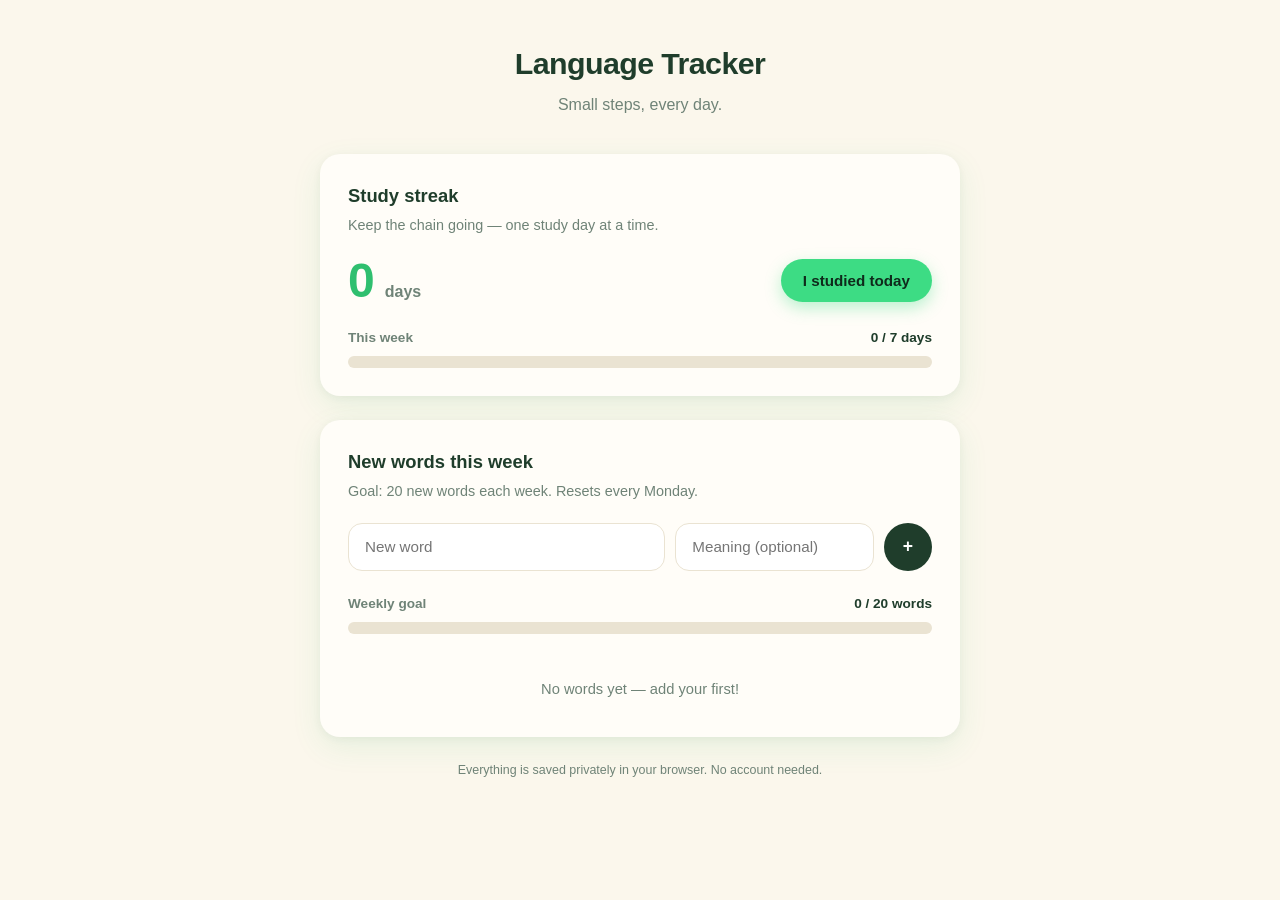
==== index.html @ ec5bdb59 "Add single-page language tracker with streak, word goal, and progress bars Personal, offline languag" ====
<!DOCTYPE html>
<html lang="en">
<head>
  <meta charset="UTF-8" />
  <meta name="viewport" content="width=device-width, initial-scale=1.0" />
  <title>Language Tracker</title>
  <style>
    :root {
      --cream: #fbf7ec;
      --card: #fffdf8;
      --green: #3ddc84;
      --green-deep: #2fbf6f;
      --green-ink: #1f3d2b;
      --ink: #2a3b30;
      --muted: #6f8377;
      --track: #eae3d2;
      --shadow: 0 10px 30px rgba(47, 191, 111, 0.10), 0 2px 8px rgba(31, 61, 43, 0.05);
      --radius: 20px;
    }

    * { box-sizing: border-box; }

    html, body {
      margin: 0;
      padding: 0;
    }

    body {
      font-family: -apple-system, BlinkMacSystemFont, "Segoe UI", Roboto, Helvetica, Arial, sans-serif;
      background: var(--cream);
      color: var(--ink);
      line-height: 1.55;
      -webkit-font-smoothing: antialiased;
      padding: 40px 20px 72px;
    }

    .wrap {
      max-width: 640px;
      margin: 0 auto;
    }

    header {
      text-align: center;
      margin-bottom: 36px;
    }

    header h1 {
      margin: 0 0 6px;
      font-size: 1.9rem;
      font-weight: 700;
      color: var(--green-ink);
      letter-spacing: -0.02em;
    }

    header p {
      margin: 0;
      color: var(--muted);
      font-size: 1rem;
    }

    .card {
      background: var(--card);
      border-radius: var(--radius);
      padding: 28px;
      margin-bottom: 24px;
      box-shadow: var(--shadow);
    }

    .card h2 {
      margin: 0 0 4px;
      font-size: 1.15rem;
      font-weight: 700;
      color: var(--green-ink);
    }

    .card .sub {
      margin: 0 0 20px;
      color: var(--muted);
      font-size: 0.9rem;
    }

    /* Streak */
    .streak-row {
      display: flex;
      align-items: center;
      justify-content: space-between;
      gap: 20px;
      flex-wrap: wrap;
    }

    .streak-figure {
      display: flex;
      align-items: baseline;
      gap: 10px;
    }

    .streak-number {
      font-size: 3rem;
      font-weight: 800;
      color: var(--green-deep);
      line-height: 1;
    }

    .streak-unit {
      font-size: 1rem;
      color: var(--muted);
      font-weight: 600;
    }

    button {
      font-family: inherit;
      cursor: pointer;
      border: none;
      border-radius: 999px;
      transition: transform 0.12s ease, background 0.18s ease, box-shadow 0.18s ease, opacity 0.18s ease;
    }

    .btn-primary {
      background: var(--green);
      color: #0f2a1b;
      font-weight: 700;
      font-size: 0.95rem;
      padding: 13px 22px;
      box-shadow: 0 6px 16px rgba(61, 220, 132, 0.35);
    }

    .btn-primary:hover { background: var(--green-deep); transform: translateY(-1px); }
    .btn-primary:active { transform: translateY(0); }

    .btn-primary:disabled {
      background: var(--track);
      color: var(--muted);
      cursor: default;
      box-shadow: none;
      transform: none;
    }

    .done-note {
      color: var(--green-deep);
      font-weight: 700;
      font-size: 0.95rem;
      display: inline-flex;
      align-items: center;
      gap: 6px;
    }

    /* Progress bars */
    .progress {
      margin-top: 22px;
    }

    .progress-head {
      display: flex;
      justify-content: space-between;
      align-items: baseline;
      margin-bottom: 8px;
      font-size: 0.85rem;
    }

    .progress-label { color: var(--muted); font-weight: 600; }
    .progress-count { color: var(--green-ink); font-weight: 700; }

    .track {
      background: var(--track);
      border-radius: 999px;
      height: 12px;
      overflow: hidden;
    }

    .fill {
      height: 100%;
      background: linear-gradient(90deg, var(--green), var(--green-deep));
      border-radius: 999px;
      width: 0;
      transition: width 0.5s cubic-bezier(0.22, 1, 0.36, 1);
    }

    /* Word input */
    .word-form {
      display: flex;
      gap: 10px;
      flex-wrap: wrap;
      margin-bottom: 8px;
    }

    .word-form input {
      font-family: inherit;
      font-size: 0.95rem;
      padding: 12px 16px;
      border: 1.5px solid var(--track);
      border-radius: 14px;
      background: #fff;
      color: var(--ink);
      transition: border-color 0.18s ease, box-shadow 0.18s ease;
      min-width: 0;
    }

    .word-form input:focus {
      outline: none;
      border-color: var(--green);
      box-shadow: 0 0 0 3px rgba(61, 220, 132, 0.18);
    }

    #word-input { flex: 2 1 160px; }
    #meaning-input { flex: 1 1 120px; }

    .word-form button {
      background: var(--green-ink);
      color: #fff;
      font-weight: 700;
      font-size: 1.1rem;
      width: 48px;
      height: 48px;
      flex: 0 0 auto;
      display: inline-flex;
      align-items: center;
      justify-content: center;
    }

    .word-form button:hover { background: #16301f; }

    ul.words {
      list-style: none;
      margin: 20px 0 0;
      padding: 0;
    }

    ul.words li {
      display: flex;
      align-items: center;
      justify-content: space-between;
      gap: 12px;
      padding: 12px 4px 12px 2px;
      border-bottom: 1px solid var(--track);
    }

    ul.words li:last-child { border-bottom: none; }

    .word-text {
      font-weight: 700;
      color: var(--green-ink);
    }

    .word-meaning {
      color: var(--muted);
      font-weight: 400;
      font-size: 0.92rem;
    }

    .word-when {
      font-size: 0.72rem;
      color: var(--muted);
      margin-top: 2px;
    }

    .word-body { min-width: 0; }

    .remove {
      background: transparent;
      color: var(--muted);
      font-size: 1.2rem;
      width: 34px;
      height: 34px;
      line-height: 1;
      flex: 0 0 auto;
      display: inline-flex;
      align-items: center;
      justify-content: center;
    }

    .remove:hover { background: #f6ede0; color: #c0563e; }

    .empty {
      text-align: center;
      color: var(--muted);
      font-size: 0.92rem;
      padding: 24px 0 8px;
    }

    footer {
      text-align: center;
      color: var(--muted);
      font-size: 0.78rem;
      margin-top: 8px;
    }

    @media (max-width: 480px) {
      body { padding: 28px 14px 56px; }
      .card { padding: 22px; }
      .streak-number { font-size: 2.5rem; }
    }
  </style>
</head>
<body>
  <div class="wrap">
    <header>
      <h1>Language Tracker</h1>
      <p>Small steps, every day.</p>
    </header>

    <!-- Streak -->
    <section class="card">
      <h2>Study streak</h2>
      <p class="sub">Keep the chain going — one study day at a time.</p>
      <div class="streak-row">
        <div class="streak-figure">
          <span class="streak-number" id="streak-number">0</span>
          <span class="streak-unit" id="streak-unit">days</span>
        </div>
        <div id="streak-action"></div>
      </div>
      <div class="progress">
        <div class="progress-head">
          <span class="progress-label">This week</span>
          <span class="progress-count"><span id="week-days">0</span> / 7 days</span>
        </div>
        <div class="track"><div class="fill" id="streak-fill"></div></div>
      </div>
    </section>

    <!-- Words -->
    <section class="card">
      <h2>New words this week</h2>
      <p class="sub">Goal: 20 new words each week. Resets every Monday.</p>
      <form class="word-form" id="word-form">
        <input type="text" id="word-input" placeholder="New word" autocomplete="off" />
        <input type="text" id="meaning-input" placeholder="Meaning (optional)" autocomplete="off" />
        <button type="submit" title="Add word" aria-label="Add word">+</button>
      </form>
      <div class="progress">
        <div class="progress-head">
          <span class="progress-label">Weekly goal</span>
          <span class="progress-count"><span id="week-words">0</span> / 20 words</span>
        </div>
        <div class="track"><div class="fill" id="words-fill"></div></div>
      </div>
      <ul class="words" id="word-list"></ul>
      <div class="empty" id="word-empty">No words yet — add your first!</div>
    </section>

    <footer>Everything is saved privately in your browser. No account needed.</footer>
  </div>

  <script>
    "use strict";

    var STORAGE_KEY = "langTracker";
    var WEEKLY_WORD_GOAL = 20;
    var WEEK_DAYS = 7;

    /* ---------- date helpers ---------- */
    function todayStr() {
      return dateStr(new Date());
    }

    function dateStr(d) {
      var y = d.getFullYear();
      var m = String(d.getMonth() + 1).padStart(2, "0");
      var day = String(d.getDate()).padStart(2, "0");
      return y + "-" + m + "-" + day;
    }

    function parseDate(str) {
      var p = str.split("-");
      return new Date(Number(p[0]), Number(p[1]) - 1, Number(p[2]));
    }

    // Difference in whole calendar days between two YYYY-MM-DD strings (a - b).
    function dayDiff(a, b) {
      var da = parseDate(a);
      var db = parseDate(b);
      return Math.round((da - db) / 86400000);
    }

    // Monday as the start of the week.
    function startOfWeek(d) {
      var copy = new Date(d.getFullYear(), d.getMonth(), d.getDate());
      var day = copy.getDay(); // 0 = Sun ... 6 = Sat
      var diff = (day === 0 ? -6 : 1 - day); // shift back to Monday
      copy.setDate(copy.getDate() + diff);
      return copy;
    }

    function isThisWeek(dateOrStr) {
      var d = typeof dateOrStr === "string" ? parseDate(dateOrStr) : dateOrStr;
      var weekStart = startOfWeek(new Date());
      var weekEnd = new Date(weekStart);
      weekEnd.setDate(weekEnd.getDate() + 7);
      return d >= weekStart && d < weekEnd;
    }

    function relativeWhen(iso) {
      var then = new Date(iso);
      var diff = dayDiff(todayStr(), dateStr(then));
      if (diff <= 0) return "Today";
      if (diff === 1) return "Yesterday";
      if (diff < 7) return diff + " days ago";
      return then.toLocaleDateString(undefined, { month: "short", day: "numeric" });
    }

    /* ---------- state ---------- */
    function defaultState() {
      return { streak: 0, lastStudyDate: null, studyDates: [], words: [] };
    }

    function load() {
      try {
        var raw = localStorage.getItem(STORAGE_KEY);
        if (!raw) return defaultState();
        var s = JSON.parse(raw);
        return {
          streak: typeof s.streak === "number" ? s.streak : 0,
          lastStudyDate: s.lastStudyDate || null,
          studyDates: Array.isArray(s.studyDates) ? s.studyDates : [],
          words: Array.isArray(s.words) ? s.words : []
        };
      } catch (e) {
        return defaultState();
      }
    }

    function save() {
      localStorage.setItem(STORAGE_KEY, JSON.stringify(state));
    }

    var state = load();

    /* ---------- derived values ---------- */
    function studiedToday() {
      return state.lastStudyDate === todayStr();
    }

    function weekStudyDays() {
      var seen = {};
      state.studyDates.forEach(function (d) {
        if (isThisWeek(d)) seen[d] = true;
      });
      return Object.keys(seen).length;
    }

    function weekWordCount() {
      return state.words.filter(function (w) {
        return isThisWeek(new Date(w.addedAt));
      }).length;
    }

    /* ---------- actions ---------- */
    function markStudiedToday() {
      var today = todayStr();
      if (state.lastStudyDate === today) return; // already marked

      if (state.lastStudyDate && dayDiff(today, state.lastStudyDate) === 1) {
        state.streak += 1; // consecutive day
      } else {
        state.streak = 1; // first day or streak broken
      }
      state.lastStudyDate = today;
      if (state.studyDates.indexOf(today) === -1) {
        state.studyDates.push(today);
      }
      // Keep studyDates from growing forever: retain only the last ~120 days.
      if (state.studyDates.length > 200) {
        state.studyDates = state.studyDates.slice(-200);
      }
      save();
      render();
    }

    function addWord(text, meaning) {
      text = text.trim();
      if (!text) return;
      state.words.push({
        text: text,
        meaning: meaning.trim(),
        addedAt: new Date().toISOString()
      });
      save();
      render();
    }

    function removeWord(index) {
      state.words.splice(index, 1);
      save();
      render();
    }

    /* ---------- streak-break reconciliation ----------
       If the user opens the app after missing a day, the displayed streak
       should reflect reality: a streak only counts if today or yesterday
       was studied. Otherwise it has lapsed and reads as 0 until they log again. */
    function displayStreak() {
      if (!state.lastStudyDate) return 0;
      var gap = dayDiff(todayStr(), state.lastStudyDate);
      if (gap <= 1) return state.streak; // today or yesterday
      return 0; // lapsed
    }

    /* ---------- render ---------- */
    var el = {
      streakNumber: document.getElementById("streak-number"),
      streakUnit: document.getElementById("streak-unit"),
      streakAction: document.getElementById("streak-action"),
      weekDays: document.getElementById("week-days"),
      streakFill: document.getElementById("streak-fill"),
      weekWords: document.getElementById("week-words"),
      wordsFill: document.getElementById("words-fill"),
      wordList: document.getElementById("word-list"),
      wordEmpty: document.getElementById("word-empty")
    };

    function render() {
      // Streak figure
      var shown = displayStreak();
      el.streakNumber.textContent = shown;
      el.streakUnit.textContent = shown === 1 ? "day" : "days";

      // Streak action (button or done note)
      el.streakAction.innerHTML = "";
      if (studiedToday()) {
        var note = document.createElement("span");
        note.className = "done-note";
        note.textContent = "✓ Studied today";
        el.streakAction.appendChild(note);
      } else {
        var btn = document.createElement("button");
        btn.className = "btn-primary";
        btn.textContent = "I studied today";
        btn.addEventListener("click", markStudiedToday);
        el.streakAction.appendChild(btn);
      }

      // Streak weekly bar
      var days = weekStudyDays();
      el.weekDays.textContent = days;
      el.streakFill.style.width = Math.min(100, (days / WEEK_DAYS) * 100) + "%";

      // Words weekly bar
      var wc = weekWordCount();
      el.weekWords.textContent = wc;
      el.wordsFill.style.width = Math.min(100, (wc / WEEKLY_WORD_GOAL) * 100) + "%";

      // Word list (newest first)
      el.wordList.innerHTML = "";
      if (state.words.length === 0) {
        el.wordEmpty.style.display = "block";
      } else {
        el.wordEmpty.style.display = "none";
        // Iterate from the end so newest appears first; keep true index for removal.
        for (var i = state.words.length - 1; i >= 0; i--) {
          el.wordList.appendChild(wordRow(state.words[i], i));
        }
      }
    }

    function wordRow(word, index) {
      var li = document.createElement("li");

      var body = document.createElement("div");
      body.className = "word-body";

      var line = document.createElement("div");
      var textSpan = document.createElement("span");
      textSpan.className = "word-text";
      textSpan.textContent = word.text;
      line.appendChild(textSpan);

      if (word.meaning) {
        var meaningSpan = document.createElement("span");
        meaningSpan.className = "word-meaning";
        meaningSpan.textContent = " — " + word.meaning;
        line.appendChild(meaningSpan);
      }
      body.appendChild(line);

      var when = document.createElement("div");
      when.className = "word-when";
      when.textContent = relativeWhen(word.addedAt);
      body.appendChild(when);

      var remove = document.createElement("button");
      remove.className = "remove";
      remove.setAttribute("aria-label", "Remove word");
      remove.title = "Remove";
      remove.textContent = "×";
      remove.addEventListener("click", function () { removeWord(index); });

      li.appendChild(body);
      li.appendChild(remove);
      return li;
    }

    /* ---------- wire up ---------- */
    document.getElementById("word-form").addEventListener("submit", function (e) {
      e.preventDefault();
      var wordInput = document.getElementById("word-input");
      var meaningInput = document.getElementById("meaning-input");
      addWord(wordInput.value, meaningInput.value);
      wordInput.value = "";
      meaningInput.value = "";
      wordInput.focus();
    });

    render();
  </script>
</body>
</html>
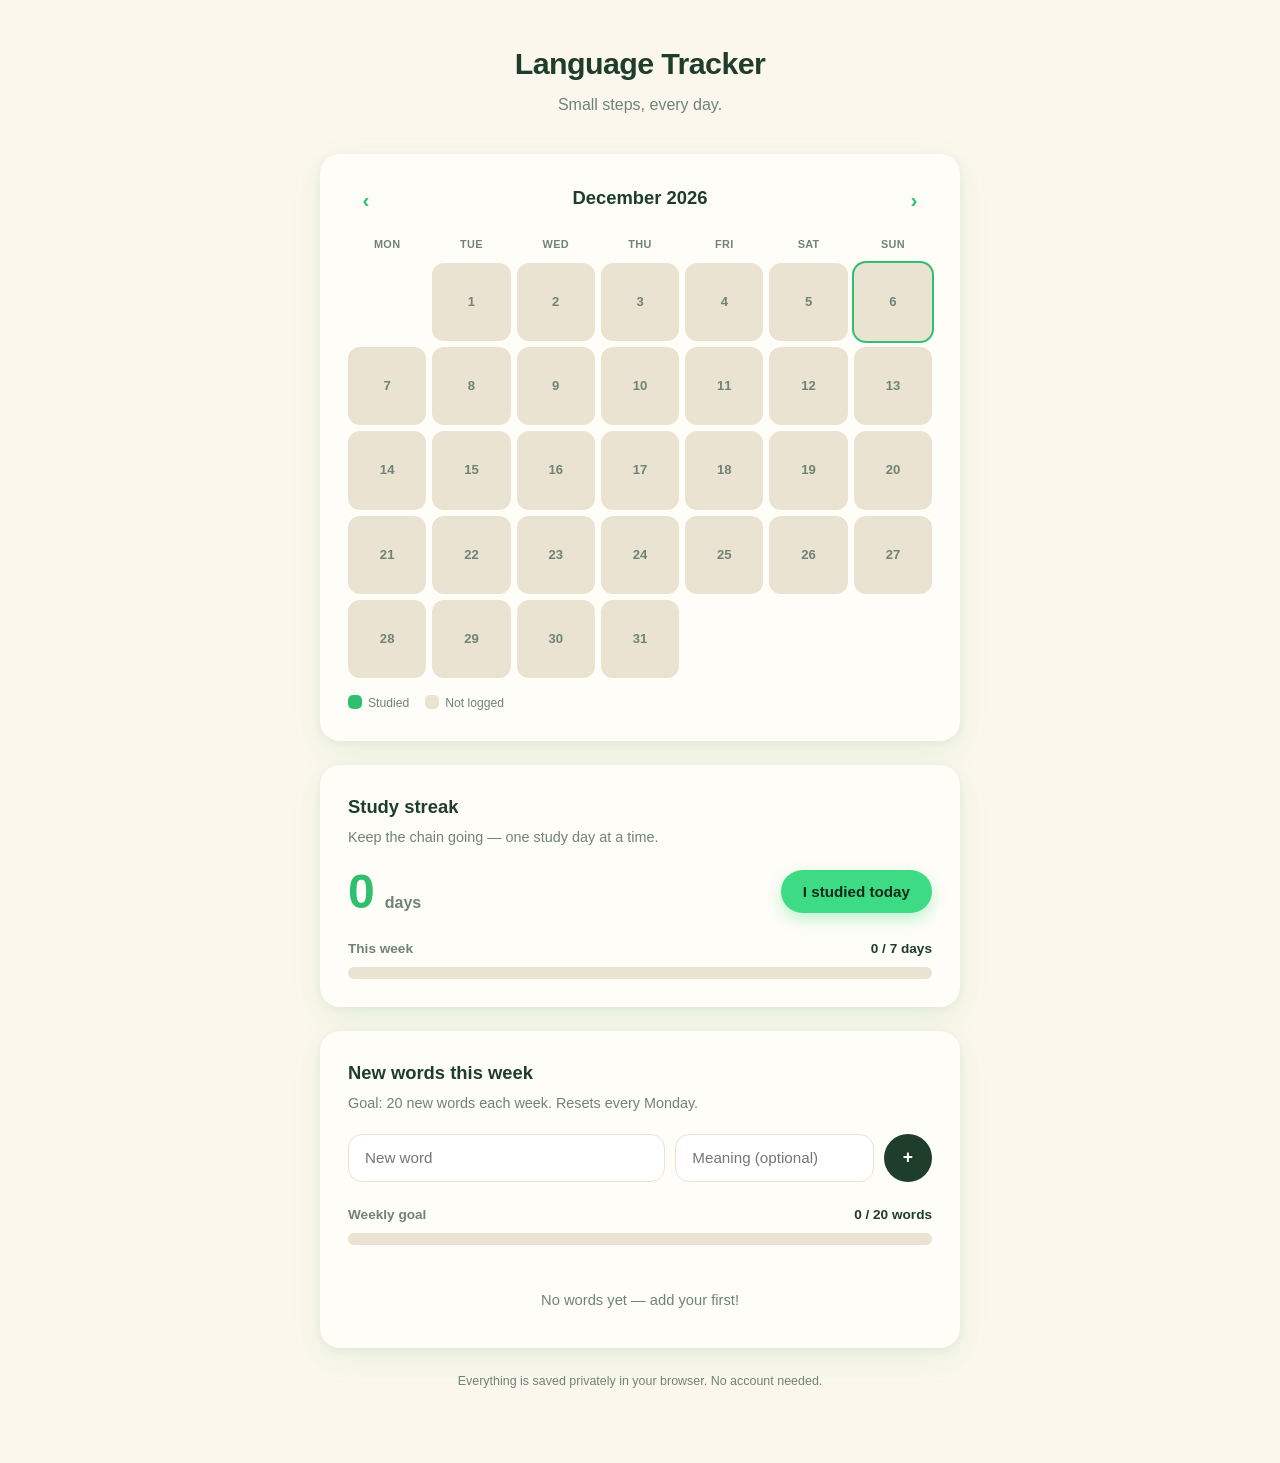
==== commit c821af13: "Add month calendar above streak, filled from study-day data A per-month calendar (Monday-start, with" ====
--- a/index.html
+++ b/index.html
@@ -144,6 +144,101 @@
       gap: 6px;
     }
 
+    /* Calendar */
+    .cal-head {
+      display: flex;
+      align-items: center;
+      justify-content: space-between;
+      margin-bottom: 18px;
+    }
+
+    .cal-title {
+      margin: 0;
+      font-size: 1.15rem;
+      font-weight: 700;
+      color: var(--green-ink);
+    }
+
+    .cal-nav {
+      background: transparent;
+      color: var(--green-deep);
+      font-size: 1.3rem;
+      line-height: 1;
+      width: 36px;
+      height: 36px;
+      display: inline-flex;
+      align-items: center;
+      justify-content: center;
+      font-weight: 700;
+    }
+
+    .cal-nav:hover { background: #eef7f0; }
+
+    .cal-grid {
+      display: grid;
+      grid-template-columns: repeat(7, 1fr);
+      gap: 6px;
+    }
+
+    .cal-dow {
+      text-align: center;
+      font-size: 0.68rem;
+      font-weight: 700;
+      letter-spacing: 0.03em;
+      text-transform: uppercase;
+      color: var(--muted);
+      padding-bottom: 4px;
+    }
+
+    .cal-cell {
+      aspect-ratio: 1 / 1;
+      display: flex;
+      align-items: center;
+      justify-content: center;
+      border-radius: 12px;
+      font-size: 0.82rem;
+      font-weight: 600;
+      color: var(--muted);
+      background: var(--track);
+    }
+
+    .cal-cell.blank { background: transparent; }
+
+    .cal-cell.logged {
+      background: linear-gradient(145deg, var(--green), var(--green-deep));
+      color: #0f2a1b;
+      box-shadow: 0 4px 10px rgba(61, 220, 132, 0.35);
+    }
+
+    .cal-cell.today {
+      box-shadow: 0 0 0 2px var(--green-deep);
+    }
+
+    .cal-cell.logged.today {
+      box-shadow: 0 0 0 2px var(--green-ink), 0 4px 10px rgba(61, 220, 132, 0.35);
+    }
+
+    .cal-legend {
+      display: flex;
+      align-items: center;
+      gap: 16px;
+      margin-top: 16px;
+      font-size: 0.76rem;
+      color: var(--muted);
+    }
+
+    .cal-legend .swatch {
+      display: inline-block;
+      width: 14px;
+      height: 14px;
+      border-radius: 5px;
+      vertical-align: -2px;
+      margin-right: 6px;
+    }
+
+    .cal-legend .swatch.logged { background: var(--green-deep); }
+    .cal-legend .swatch.none { background: var(--track); }
+
     /* Progress bars */
     .progress {
       margin-top: 22px;
@@ -297,6 +392,20 @@
       <h1>Language Tracker</h1>
       <p>Small steps, every day.</p>
     </header>
+
+    <!-- Calendar -->
+    <section class="card">
+      <div class="cal-head">
+        <button class="cal-nav" id="cal-prev" aria-label="Previous month" title="Previous month">‹</button>
+        <h2 class="cal-title" id="cal-title">Month</h2>
+        <button class="cal-nav" id="cal-next" aria-label="Next month" title="Next month">›</button>
+      </div>
+      <div class="cal-grid" id="cal-grid"></div>
+      <div class="cal-legend">
+        <span><span class="swatch logged"></span>Studied</span>
+        <span><span class="swatch none"></span>Not logged</span>
+      </div>
+    </section>
 
     <!-- Streak -->
     <section class="card">
@@ -425,6 +534,12 @@
 
     var state = load();
 
+    // First-of-month for the calendar view; starts on the current month.
+    var calMonth = (function () {
+      var now = new Date();
+      return new Date(now.getFullYear(), now.getMonth(), 1);
+    })();
+
     /* ---------- derived values ---------- */
     function studiedToday() {
       return state.lastStudyDate === todayStr();
@@ -497,6 +612,8 @@
 
     /* ---------- render ---------- */
     var el = {
+      calTitle: document.getElementById("cal-title"),
+      calGrid: document.getElementById("cal-grid"),
       streakNumber: document.getElementById("streak-number"),
       streakUnit: document.getElementById("streak-unit"),
       streakAction: document.getElementById("streak-action"),
@@ -508,7 +625,61 @@
       wordEmpty: document.getElementById("word-empty")
     };
 
+    var MONTH_NAMES = ["January", "February", "March", "April", "May", "June",
+      "July", "August", "September", "October", "November", "December"];
+    var DOW = ["Mon", "Tue", "Wed", "Thu", "Fri", "Sat", "Sun"]; // Monday-start
+
+    // Build the month grid from the same studyDates that drive the streak.
+    function renderCalendar() {
+      var year = calMonth.getFullYear();
+      var month = calMonth.getMonth();
+      el.calTitle.textContent = MONTH_NAMES[month] + " " + year;
+
+      var logged = {};
+      state.studyDates.forEach(function (d) { logged[d] = true; });
+
+      var today = todayStr();
+      el.calGrid.innerHTML = "";
+
+      // Weekday headers
+      DOW.forEach(function (name) {
+        var head = document.createElement("div");
+        head.className = "cal-dow";
+        head.textContent = name;
+        el.calGrid.appendChild(head);
+      });
+
+      // Leading blanks so day 1 lands under the right weekday (Monday-start).
+      var firstDow = new Date(year, month, 1).getDay(); // 0 = Sun ... 6 = Sat
+      var lead = (firstDow + 6) % 7;
+      for (var b = 0; b < lead; b++) {
+        var blank = document.createElement("div");
+        blank.className = "cal-cell blank";
+        el.calGrid.appendChild(blank);
+      }
+
+      // Day cells
+      var daysInMonth = new Date(year, month + 1, 0).getDate();
+      for (var day = 1; day <= daysInMonth; day++) {
+        var key = dateStr(new Date(year, month, day));
+        var cell = document.createElement("div");
+        cell.className = "cal-cell";
+        if (logged[key]) cell.classList.add("logged");
+        if (key === today) cell.classList.add("today");
+        cell.textContent = day;
+        cell.title = key + (logged[key] ? " — studied" : "");
+        el.calGrid.appendChild(cell);
+      }
+    }
+
+    function shiftMonth(delta) {
+      calMonth = new Date(calMonth.getFullYear(), calMonth.getMonth() + delta, 1);
+      renderCalendar();
+    }
+
     function render() {
+      renderCalendar();
+
       // Streak figure
       var shown = displayStreak();
       el.streakNumber.textContent = shown;
@@ -590,6 +761,9 @@
     }
 
     /* ---------- wire up ---------- */
+    document.getElementById("cal-prev").addEventListener("click", function () { shiftMonth(-1); });
+    document.getElementById("cal-next").addEventListener("click", function () { shiftMonth(1); });
+
     document.getElementById("word-form").addEventListener("submit", function (e) {
       e.preventDefault();
       var wordInput = document.getElementById("word-input");
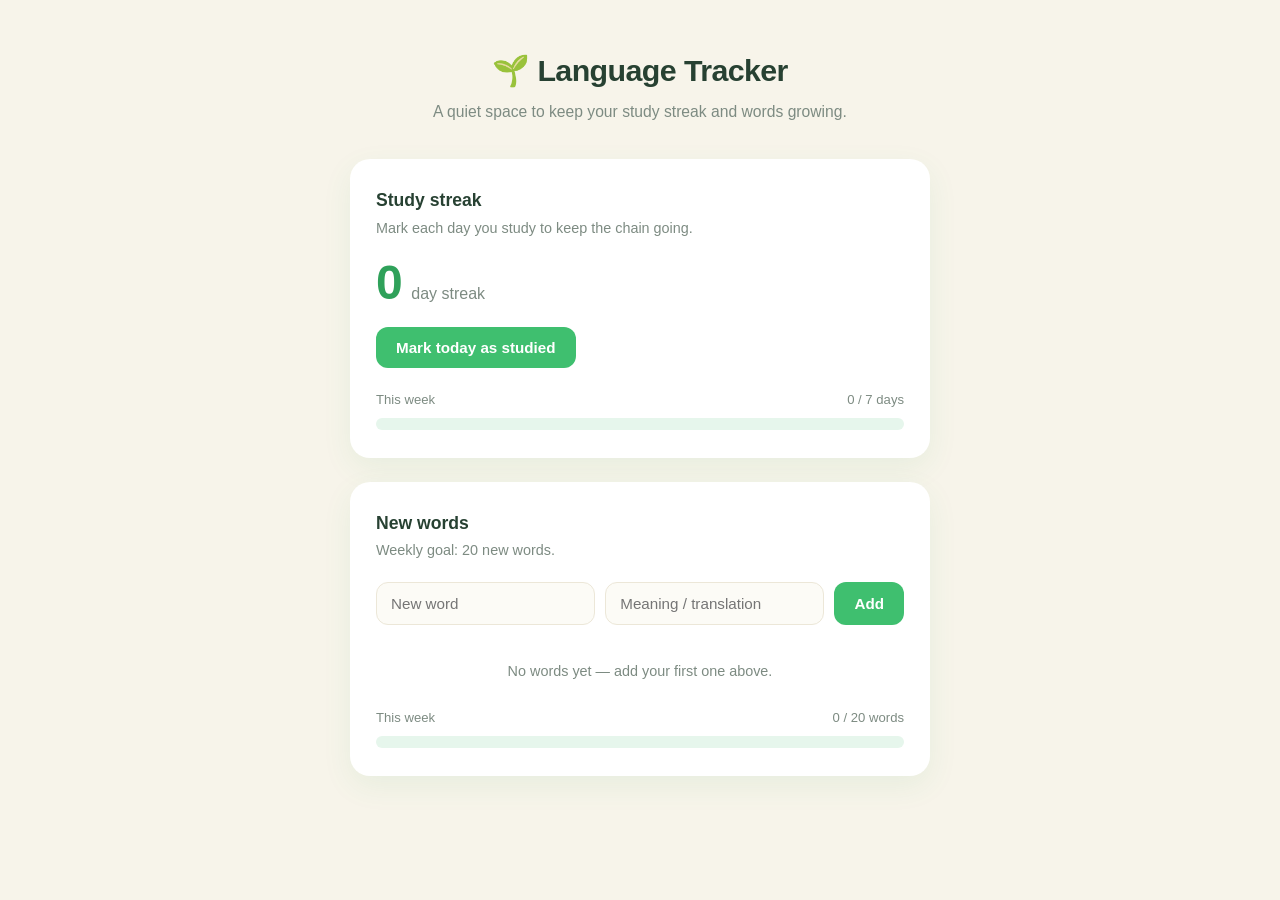
==== commit c1b838b4: "Add single-page language tracker with streak, word list, and progress bars Self-contained index.html" ====
--- a/index.html
+++ b/index.html
@@ -1,780 +1,498 @@
 <!DOCTYPE html>
 <html lang="en">
 <head>
-  <meta charset="UTF-8" />
-  <meta name="viewport" content="width=device-width, initial-scale=1.0" />
-  <title>Language Tracker</title>
-  <style>
-    :root {
-      --cream: #fbf7ec;
-      --card: #fffdf8;
-      --green: #3ddc84;
-      --green-deep: #2fbf6f;
-      --green-ink: #1f3d2b;
-      --ink: #2a3b30;
-      --muted: #6f8377;
-      --track: #eae3d2;
-      --shadow: 0 10px 30px rgba(47, 191, 111, 0.10), 0 2px 8px rgba(31, 61, 43, 0.05);
-      --radius: 20px;
-    }
-
-    * { box-sizing: border-box; }
-
-    html, body {
-      margin: 0;
-      padding: 0;
-    }
-
-    body {
-      font-family: -apple-system, BlinkMacSystemFont, "Segoe UI", Roboto, Helvetica, Arial, sans-serif;
-      background: var(--cream);
-      color: var(--ink);
-      line-height: 1.55;
-      -webkit-font-smoothing: antialiased;
-      padding: 40px 20px 72px;
-    }
-
-    .wrap {
-      max-width: 640px;
-      margin: 0 auto;
-    }
-
-    header {
-      text-align: center;
-      margin-bottom: 36px;
-    }
-
-    header h1 {
-      margin: 0 0 6px;
-      font-size: 1.9rem;
-      font-weight: 700;
-      color: var(--green-ink);
-      letter-spacing: -0.02em;
-    }
-
-    header p {
-      margin: 0;
-      color: var(--muted);
-      font-size: 1rem;
-    }
-
-    .card {
-      background: var(--card);
-      border-radius: var(--radius);
-      padding: 28px;
-      margin-bottom: 24px;
-      box-shadow: var(--shadow);
-    }
-
-    .card h2 {
-      margin: 0 0 4px;
-      font-size: 1.15rem;
-      font-weight: 700;
-      color: var(--green-ink);
-    }
-
-    .card .sub {
-      margin: 0 0 20px;
-      color: var(--muted);
-      font-size: 0.9rem;
-    }
-
-    /* Streak */
-    .streak-row {
-      display: flex;
-      align-items: center;
-      justify-content: space-between;
-      gap: 20px;
-      flex-wrap: wrap;
-    }
-
-    .streak-figure {
-      display: flex;
-      align-items: baseline;
-      gap: 10px;
-    }
-
-    .streak-number {
-      font-size: 3rem;
-      font-weight: 800;
-      color: var(--green-deep);
-      line-height: 1;
-    }
-
-    .streak-unit {
-      font-size: 1rem;
-      color: var(--muted);
-      font-weight: 600;
-    }
-
-    button {
-      font-family: inherit;
-      cursor: pointer;
-      border: none;
-      border-radius: 999px;
-      transition: transform 0.12s ease, background 0.18s ease, box-shadow 0.18s ease, opacity 0.18s ease;
-    }
-
-    .btn-primary {
-      background: var(--green);
-      color: #0f2a1b;
-      font-weight: 700;
-      font-size: 0.95rem;
-      padding: 13px 22px;
-      box-shadow: 0 6px 16px rgba(61, 220, 132, 0.35);
-    }
-
-    .btn-primary:hover { background: var(--green-deep); transform: translateY(-1px); }
-    .btn-primary:active { transform: translateY(0); }
-
-    .btn-primary:disabled {
-      background: var(--track);
-      color: var(--muted);
-      cursor: default;
-      box-shadow: none;
-      transform: none;
-    }
-
-    .done-note {
-      color: var(--green-deep);
-      font-weight: 700;
-      font-size: 0.95rem;
-      display: inline-flex;
-      align-items: center;
-      gap: 6px;
-    }
-
-    /* Calendar */
-    .cal-head {
-      display: flex;
-      align-items: center;
-      justify-content: space-between;
-      margin-bottom: 18px;
-    }
-
-    .cal-title {
-      margin: 0;
-      font-size: 1.15rem;
-      font-weight: 700;
-      color: var(--green-ink);
-    }
-
-    .cal-nav {
-      background: transparent;
-      color: var(--green-deep);
-      font-size: 1.3rem;
-      line-height: 1;
-      width: 36px;
-      height: 36px;
-      display: inline-flex;
-      align-items: center;
-      justify-content: center;
-      font-weight: 700;
-    }
-
-    .cal-nav:hover { background: #eef7f0; }
-
-    .cal-grid {
-      display: grid;
-      grid-template-columns: repeat(7, 1fr);
-      gap: 6px;
-    }
-
-    .cal-dow {
-      text-align: center;
-      font-size: 0.68rem;
-      font-weight: 700;
-      letter-spacing: 0.03em;
-      text-transform: uppercase;
-      color: var(--muted);
-      padding-bottom: 4px;
-    }
-
-    .cal-cell {
-      aspect-ratio: 1 / 1;
-      display: flex;
-      align-items: center;
-      justify-content: center;
-      border-radius: 12px;
-      font-size: 0.82rem;
-      font-weight: 600;
-      color: var(--muted);
-      background: var(--track);
-    }
-
-    .cal-cell.blank { background: transparent; }
-
-    .cal-cell.logged {
-      background: linear-gradient(145deg, var(--green), var(--green-deep));
-      color: #0f2a1b;
-      box-shadow: 0 4px 10px rgba(61, 220, 132, 0.35);
-    }
-
-    .cal-cell.today {
-      box-shadow: 0 0 0 2px var(--green-deep);
-    }
-
-    .cal-cell.logged.today {
-      box-shadow: 0 0 0 2px var(--green-ink), 0 4px 10px rgba(61, 220, 132, 0.35);
-    }
-
-    .cal-legend {
-      display: flex;
-      align-items: center;
-      gap: 16px;
-      margin-top: 16px;
-      font-size: 0.76rem;
-      color: var(--muted);
-    }
-
-    .cal-legend .swatch {
-      display: inline-block;
-      width: 14px;
-      height: 14px;
-      border-radius: 5px;
-      vertical-align: -2px;
-      margin-right: 6px;
-    }
-
-    .cal-legend .swatch.logged { background: var(--green-deep); }
-    .cal-legend .swatch.none { background: var(--track); }
-
-    /* Progress bars */
-    .progress {
-      margin-top: 22px;
-    }
-
-    .progress-head {
-      display: flex;
-      justify-content: space-between;
-      align-items: baseline;
-      margin-bottom: 8px;
-      font-size: 0.85rem;
-    }
-
-    .progress-label { color: var(--muted); font-weight: 600; }
-    .progress-count { color: var(--green-ink); font-weight: 700; }
-
-    .track {
-      background: var(--track);
-      border-radius: 999px;
-      height: 12px;
-      overflow: hidden;
-    }
-
-    .fill {
-      height: 100%;
-      background: linear-gradient(90deg, var(--green), var(--green-deep));
-      border-radius: 999px;
-      width: 0;
-      transition: width 0.5s cubic-bezier(0.22, 1, 0.36, 1);
-    }
-
-    /* Word input */
-    .word-form {
-      display: flex;
-      gap: 10px;
-      flex-wrap: wrap;
-      margin-bottom: 8px;
-    }
-
-    .word-form input {
-      font-family: inherit;
-      font-size: 0.95rem;
-      padding: 12px 16px;
-      border: 1.5px solid var(--track);
-      border-radius: 14px;
-      background: #fff;
-      color: var(--ink);
-      transition: border-color 0.18s ease, box-shadow 0.18s ease;
-      min-width: 0;
-    }
-
-    .word-form input:focus {
-      outline: none;
-      border-color: var(--green);
-      box-shadow: 0 0 0 3px rgba(61, 220, 132, 0.18);
-    }
-
-    #word-input { flex: 2 1 160px; }
-    #meaning-input { flex: 1 1 120px; }
-
-    .word-form button {
-      background: var(--green-ink);
-      color: #fff;
-      font-weight: 700;
-      font-size: 1.1rem;
-      width: 48px;
-      height: 48px;
-      flex: 0 0 auto;
-      display: inline-flex;
-      align-items: center;
-      justify-content: center;
-    }
-
-    .word-form button:hover { background: #16301f; }
-
-    ul.words {
-      list-style: none;
-      margin: 20px 0 0;
-      padding: 0;
-    }
-
-    ul.words li {
-      display: flex;
-      align-items: center;
-      justify-content: space-between;
-      gap: 12px;
-      padding: 12px 4px 12px 2px;
-      border-bottom: 1px solid var(--track);
-    }
-
-    ul.words li:last-child { border-bottom: none; }
-
-    .word-text {
-      font-weight: 700;
-      color: var(--green-ink);
-    }
-
-    .word-meaning {
-      color: var(--muted);
-      font-weight: 400;
-      font-size: 0.92rem;
-    }
-
-    .word-when {
-      font-size: 0.72rem;
-      color: var(--muted);
-      margin-top: 2px;
-    }
-
-    .word-body { min-width: 0; }
-
-    .remove {
-      background: transparent;
-      color: var(--muted);
-      font-size: 1.2rem;
-      width: 34px;
-      height: 34px;
-      line-height: 1;
-      flex: 0 0 auto;
-      display: inline-flex;
-      align-items: center;
-      justify-content: center;
-    }
-
-    .remove:hover { background: #f6ede0; color: #c0563e; }
-
-    .empty {
-      text-align: center;
-      color: var(--muted);
-      font-size: 0.92rem;
-      padding: 24px 0 8px;
-    }
-
-    footer {
-      text-align: center;
-      color: var(--muted);
-      font-size: 0.78rem;
-      margin-top: 8px;
-    }
-
-    @media (max-width: 480px) {
-      body { padding: 28px 14px 56px; }
-      .card { padding: 22px; }
-      .streak-number { font-size: 2.5rem; }
-    }
-  </style>
+<meta charset="UTF-8" />
+<meta name="viewport" content="width=device-width, initial-scale=1.0" />
+<title>Language Tracker</title>
+<style>
+  :root {
+    --green: #3fbf6f;
+    --green-deep: #2fa15a;
+    --green-soft: #e6f6ec;
+    --cream: #f7f4ea;
+    --card: #ffffff;
+    --ink: #274132;
+    --muted: #7d8b82;
+    --line: #ece7d8;
+    --radius: 20px;
+    --shadow: 0 10px 30px rgba(47, 161, 90, 0.08);
+  }
+
+  * { box-sizing: border-box; }
+
+  body {
+    margin: 0;
+    font-family: -apple-system, BlinkMacSystemFont, "Segoe UI", Roboto, Helvetica, Arial, sans-serif;
+    background: var(--cream);
+    color: var(--ink);
+    line-height: 1.5;
+    -webkit-font-smoothing: antialiased;
+  }
+
+  .wrap {
+    max-width: 620px;
+    margin: 0 auto;
+    padding: 48px 20px 64px;
+  }
+
+  header.page {
+    text-align: center;
+    margin-bottom: 36px;
+  }
+
+  header.page h1 {
+    margin: 0 0 6px;
+    font-size: 1.9rem;
+    font-weight: 700;
+    letter-spacing: -0.02em;
+  }
+
+  header.page p {
+    margin: 0;
+    color: var(--muted);
+    font-size: 0.98rem;
+  }
+
+  .card {
+    background: var(--card);
+    border-radius: var(--radius);
+    box-shadow: var(--shadow);
+    padding: 28px 26px;
+    margin-bottom: 24px;
+  }
+
+  .card h2 {
+    margin: 0 0 4px;
+    font-size: 1.1rem;
+    font-weight: 650;
+  }
+
+  .card .sub {
+    margin: 0 0 20px;
+    color: var(--muted);
+    font-size: 0.9rem;
+  }
+
+  /* Streak display */
+  .streak-row {
+    display: flex;
+    align-items: baseline;
+    gap: 10px;
+    margin-bottom: 20px;
+  }
+
+  .streak-num {
+    font-size: 3rem;
+    font-weight: 750;
+    color: var(--green-deep);
+    line-height: 1;
+    letter-spacing: -0.03em;
+  }
+
+  .streak-label {
+    color: var(--muted);
+    font-size: 1rem;
+  }
+
+  /* Buttons */
+  button {
+    font-family: inherit;
+    cursor: pointer;
+    border: none;
+    border-radius: 12px;
+    font-size: 0.95rem;
+    font-weight: 600;
+    transition: transform 0.06s ease, background 0.15s ease, opacity 0.15s ease;
+  }
+
+  button:active { transform: scale(0.98); }
+
+  .btn-primary {
+    background: var(--green);
+    color: #fff;
+    padding: 12px 20px;
+  }
+  .btn-primary:hover { background: var(--green-deep); }
+  .btn-primary:disabled {
+    background: var(--green-soft);
+    color: var(--green-deep);
+    cursor: default;
+    opacity: 0.9;
+  }
+
+  /* Progress bar */
+  .progress {
+    margin-top: 4px;
+  }
+  .progress .meta {
+    display: flex;
+    justify-content: space-between;
+    font-size: 0.82rem;
+    color: var(--muted);
+    margin-bottom: 8px;
+  }
+  .progress .track {
+    height: 12px;
+    background: var(--green-soft);
+    border-radius: 999px;
+    overflow: hidden;
+  }
+  .progress .fill {
+    height: 100%;
+    width: 0%;
+    background: linear-gradient(90deg, var(--green), var(--green-deep));
+    border-radius: 999px;
+    transition: width 0.5s cubic-bezier(0.22, 1, 0.36, 1);
+  }
+
+  /* Word input */
+  .word-form {
+    display: flex;
+    gap: 10px;
+    margin-bottom: 18px;
+    flex-wrap: wrap;
+  }
+  .word-form input {
+    flex: 1 1 140px;
+    min-width: 0;
+    font-family: inherit;
+    font-size: 0.95rem;
+    padding: 12px 14px;
+    border: 1.5px solid var(--line);
+    border-radius: 12px;
+    background: #fcfbf6;
+    color: var(--ink);
+    transition: border-color 0.15s ease;
+  }
+  .word-form input:focus {
+    outline: none;
+    border-color: var(--green);
+    background: #fff;
+  }
+  .word-form button { flex: 0 0 auto; }
+
+  ul.words {
+    list-style: none;
+    margin: 0 0 20px;
+    padding: 0;
+  }
+  ul.words li {
+    display: flex;
+    align-items: center;
+    gap: 12px;
+    padding: 12px 4px;
+    border-top: 1px solid var(--line);
+  }
+  ul.words li:last-child { border-bottom: 1px solid var(--line); }
+  .w-text { flex: 1; min-width: 0; }
+  .w-word { font-weight: 600; }
+  .w-mean { color: var(--muted); font-size: 0.9rem; }
+  .w-when {
+    font-size: 0.75rem;
+    color: var(--muted);
+    white-space: nowrap;
+  }
+  .w-del {
+    background: transparent;
+    color: var(--muted);
+    font-size: 1.1rem;
+    line-height: 1;
+    padding: 6px 8px;
+    border-radius: 8px;
+  }
+  .w-del:hover { background: #fbeaea; color: #c0392b; }
+
+  .empty {
+    color: var(--muted);
+    font-size: 0.9rem;
+    text-align: center;
+    padding: 18px 0 6px;
+  }
+
+  @media (max-width: 420px) {
+    .wrap { padding: 32px 16px 48px; }
+    .streak-num { font-size: 2.6rem; }
+  }
+</style>
 </head>
 <body>
   <div class="wrap">
-    <header>
-      <h1>Language Tracker</h1>
-      <p>Small steps, every day.</p>
+    <header class="page">
+      <h1>🌱 Language Tracker</h1>
+      <p>A quiet space to keep your study streak and words growing.</p>
     </header>
-
-    <!-- Calendar -->
-    <section class="card">
-      <div class="cal-head">
-        <button class="cal-nav" id="cal-prev" aria-label="Previous month" title="Previous month">‹</button>
-        <h2 class="cal-title" id="cal-title">Month</h2>
-        <button class="cal-nav" id="cal-next" aria-label="Next month" title="Next month">›</button>
-      </div>
-      <div class="cal-grid" id="cal-grid"></div>
-      <div class="cal-legend">
-        <span><span class="swatch logged"></span>Studied</span>
-        <span><span class="swatch none"></span>Not logged</span>
-      </div>
-    </section>
 
     <!-- Streak -->
     <section class="card">
       <h2>Study streak</h2>
-      <p class="sub">Keep the chain going — one study day at a time.</p>
+      <p class="sub">Mark each day you study to keep the chain going.</p>
       <div class="streak-row">
-        <div class="streak-figure">
-          <span class="streak-number" id="streak-number">0</span>
-          <span class="streak-unit" id="streak-unit">days</span>
+        <span class="streak-num" id="streakNum">0</span>
+        <span class="streak-label" id="streakLabel">day streak</span>
+      </div>
+      <button class="btn-primary" id="markBtn">Mark today as studied</button>
+      <div class="progress" style="margin-top:22px;">
+        <div class="meta">
+          <span>This week</span>
+          <span id="weekDaysMeta">0 / 7 days</span>
         </div>
-        <div id="streak-action"></div>
-      </div>
-      <div class="progress">
-        <div class="progress-head">
-          <span class="progress-label">This week</span>
-          <span class="progress-count"><span id="week-days">0</span> / 7 days</span>
-        </div>
-        <div class="track"><div class="fill" id="streak-fill"></div></div>
+        <div class="track"><div class="fill" id="daysFill"></div></div>
       </div>
     </section>
 
     <!-- Words -->
     <section class="card">
-      <h2>New words this week</h2>
-      <p class="sub">Goal: 20 new words each week. Resets every Monday.</p>
-      <form class="word-form" id="word-form">
-        <input type="text" id="word-input" placeholder="New word" autocomplete="off" />
-        <input type="text" id="meaning-input" placeholder="Meaning (optional)" autocomplete="off" />
-        <button type="submit" title="Add word" aria-label="Add word">+</button>
+      <h2>New words</h2>
+      <p class="sub">Weekly goal: 20 new words.</p>
+      <form class="word-form" id="wordForm">
+        <input type="text" id="wordInput" placeholder="New word" autocomplete="off" />
+        <input type="text" id="meaningInput" placeholder="Meaning / translation" autocomplete="off" />
+        <button type="submit" class="btn-primary">Add</button>
       </form>
+      <ul class="words" id="wordList"></ul>
       <div class="progress">
-        <div class="progress-head">
-          <span class="progress-label">Weekly goal</span>
-          <span class="progress-count"><span id="week-words">0</span> / 20 words</span>
+        <div class="meta">
+          <span>This week</span>
+          <span id="wordsMeta">0 / 20 words</span>
         </div>
-        <div class="track"><div class="fill" id="words-fill"></div></div>
+        <div class="track"><div class="fill" id="wordsFill"></div></div>
       </div>
-      <ul class="words" id="word-list"></ul>
-      <div class="empty" id="word-empty">No words yet — add your first!</div>
     </section>
-
-    <footer>Everything is saved privately in your browser. No account needed.</footer>
   </div>
 
-  <script>
-    "use strict";
-
-    var STORAGE_KEY = "langTracker";
-    var WEEKLY_WORD_GOAL = 20;
-    var WEEK_DAYS = 7;
-
-    /* ---------- date helpers ---------- */
-    function todayStr() {
-      return dateStr(new Date());
+<script>
+(function () {
+  "use strict";
+
+  var STORAGE_KEY = "langTracker";
+  var WEEK_DAY_GOAL = 7;
+  var WEEK_WORD_GOAL = 20;
+
+  // ---- Storage ----
+  function load() {
+    try {
+      var raw = localStorage.getItem(STORAGE_KEY);
+      if (!raw) return { studyDays: [], words: [] };
+      var data = JSON.parse(raw);
+      return {
+        studyDays: Array.isArray(data.studyDays) ? data.studyDays : [],
+        words: Array.isArray(data.words) ? data.words : []
+      };
+    } catch (e) {
+      return { studyDays: [], words: [] };
     }
-
-    function dateStr(d) {
-      var y = d.getFullYear();
-      var m = String(d.getMonth() + 1).padStart(2, "0");
-      var day = String(d.getDate()).padStart(2, "0");
-      return y + "-" + m + "-" + day;
+  }
+
+  function save() {
+    try {
+      localStorage.setItem(STORAGE_KEY, JSON.stringify(state));
+    } catch (e) { /* storage full or unavailable — ignore */ }
+  }
+
+  // ---- Date helpers (local time) ----
+  function toISO(d) {
+    var y = d.getFullYear();
+    var m = String(d.getMonth() + 1).padStart(2, "0");
+    var day = String(d.getDate()).padStart(2, "0");
+    return y + "-" + m + "-" + day;
+  }
+
+  function todayISO() { return toISO(new Date()); }
+
+  // Days difference between two ISO date strings (a - b) in whole days.
+  function dayDiff(aISO, bISO) {
+    var a = new Date(aISO + "T00:00:00");
+    var b = new Date(bISO + "T00:00:00");
+    return Math.round((a - b) / 86400000);
+  }
+
+  // Monday as start of the week.
+  function startOfWeekISO() {
+    var d = new Date();
+    var dow = (d.getDay() + 6) % 7; // 0 = Monday
+    d.setDate(d.getDate() - dow);
+    return toISO(d);
+  }
+
+  // ---- Computations ----
+  function computeStreak() {
+    if (!state.studyDays.length) return 0;
+    var set = {};
+    state.studyDays.forEach(function (d) { set[d] = true; });
+
+    var today = todayISO();
+    var start;
+    if (set[today]) start = today;
+    else {
+      var y = new Date();
+      y.setDate(y.getDate() - 1);
+      var yISO = toISO(y);
+      if (set[yISO]) start = yISO; // grace: streak alive until end of today
+      else return 0;
     }
 
-    function parseDate(str) {
-      var p = str.split("-");
-      return new Date(Number(p[0]), Number(p[1]) - 1, Number(p[2]));
+    var count = 0;
+    var cursor = new Date(start + "T00:00:00");
+    while (set[toISO(cursor)]) {
+      count++;
+      cursor.setDate(cursor.getDate() - 1);
     }
-
-    // Difference in whole calendar days between two YYYY-MM-DD strings (a - b).
-    function dayDiff(a, b) {
-      var da = parseDate(a);
-      var db = parseDate(b);
-      return Math.round((da - db) / 86400000);
+    return count;
+  }
+
+  function studyDaysThisWeek() {
+    var start = startOfWeekISO();
+    var seen = {};
+    state.studyDays.forEach(function (d) {
+      if (dayDiff(d, start) >= 0 && dayDiff(d, start) < 7) seen[d] = true;
+    });
+    return Object.keys(seen).length;
+  }
+
+  function wordsThisWeek() {
+    var start = startOfWeekISO();
+    return state.words.filter(function (w) {
+      var dISO = (w.addedAt || "").slice(0, 10);
+      return dISO && dayDiff(dISO, start) >= 0 && dayDiff(dISO, start) < 7;
+    }).length;
+  }
+
+  // ---- Rendering ----
+  function pct(value, goal) {
+    return Math.max(0, Math.min(100, (value / goal) * 100));
+  }
+
+  function relWhen(iso) {
+    var dISO = (iso || "").slice(0, 10);
+    if (!dISO) return "";
+    var diff = dayDiff(todayISO(), dISO);
+    if (diff <= 0) return "today";
+    if (diff === 1) return "yesterday";
+    if (diff < 7) return diff + "d ago";
+    return dISO.slice(5); // MM-DD
+  }
+
+  function render() {
+    var streak = computeStreak();
+    el.streakNum.textContent = streak;
+    el.streakLabel.textContent = streak === 1 ? "day streak" : "day streak";
+
+    var weekDays = studyDaysThisWeek();
+    el.weekDaysMeta.textContent = weekDays + " / " + WEEK_DAY_GOAL + " days";
+    el.daysFill.style.width = pct(weekDays, WEEK_DAY_GOAL) + "%";
+
+    var studiedToday = state.studyDays.indexOf(todayISO()) !== -1;
+    el.markBtn.disabled = studiedToday;
+    el.markBtn.textContent = studiedToday ? "✓ Studied today" : "Mark today as studied";
+
+    // Words
+    el.wordList.innerHTML = "";
+    if (!state.words.length) {
+      var empty = document.createElement("div");
+      empty.className = "empty";
+      empty.textContent = "No words yet — add your first one above.";
+      el.wordList.appendChild(empty);
+    } else {
+      var ordered = state.words.slice().sort(function (a, b) {
+        return (b.addedAt || "").localeCompare(a.addedAt || "");
+      });
+      ordered.forEach(function (w) {
+        var li = document.createElement("li");
+
+        var text = document.createElement("div");
+        text.className = "w-text";
+        var word = document.createElement("span");
+        word.className = "w-word";
+        word.textContent = w.word;
+        text.appendChild(word);
+        if (w.meaning) {
+          var mean = document.createElement("span");
+          mean.className = "w-mean";
+          mean.textContent = " — " + w.meaning;
+          text.appendChild(mean);
+        }
+
+        var when = document.createElement("span");
+        when.className = "w-when";
+        when.textContent = relWhen(w.addedAt);
+
+        var del = document.createElement("button");
+        del.className = "w-del";
+        del.type = "button";
+        del.setAttribute("aria-label", "Remove word");
+        del.textContent = "×";
+        del.addEventListener("click", function () { removeWord(w.id); });
+
+        li.appendChild(text);
+        li.appendChild(when);
+        li.appendChild(del);
+        el.wordList.appendChild(li);
+      });
     }
 
-    // Monday as the start of the week.
-    function startOfWeek(d) {
-      var copy = new Date(d.getFullYear(), d.getMonth(), d.getDate());
-      var day = copy.getDay(); // 0 = Sun ... 6 = Sat
-      var diff = (day === 0 ? -6 : 1 - day); // shift back to Monday
-      copy.setDate(copy.getDate() + diff);
-      return copy;
-    }
-
-    function isThisWeek(dateOrStr) {
-      var d = typeof dateOrStr === "string" ? parseDate(dateOrStr) : dateOrStr;
-      var weekStart = startOfWeek(new Date());
-      var weekEnd = new Date(weekStart);
-      weekEnd.setDate(weekEnd.getDate() + 7);
-      return d >= weekStart && d < weekEnd;
-    }
-
-    function relativeWhen(iso) {
-      var then = new Date(iso);
-      var diff = dayDiff(todayStr(), dateStr(then));
-      if (diff <= 0) return "Today";
-      if (diff === 1) return "Yesterday";
-      if (diff < 7) return diff + " days ago";
-      return then.toLocaleDateString(undefined, { month: "short", day: "numeric" });
-    }
-
-    /* ---------- state ---------- */
-    function defaultState() {
-      return { streak: 0, lastStudyDate: null, studyDates: [], words: [] };
-    }
-
-    function load() {
-      try {
-        var raw = localStorage.getItem(STORAGE_KEY);
-        if (!raw) return defaultState();
-        var s = JSON.parse(raw);
-        return {
-          streak: typeof s.streak === "number" ? s.streak : 0,
-          lastStudyDate: s.lastStudyDate || null,
-          studyDates: Array.isArray(s.studyDates) ? s.studyDates : [],
-          words: Array.isArray(s.words) ? s.words : []
-        };
-      } catch (e) {
-        return defaultState();
-      }
-    }
-
-    function save() {
-      localStorage.setItem(STORAGE_KEY, JSON.stringify(state));
-    }
-
-    var state = load();
-
-    // First-of-month for the calendar view; starts on the current month.
-    var calMonth = (function () {
-      var now = new Date();
-      return new Date(now.getFullYear(), now.getMonth(), 1);
-    })();
-
-    /* ---------- derived values ---------- */
-    function studiedToday() {
-      return state.lastStudyDate === todayStr();
-    }
-
-    function weekStudyDays() {
-      var seen = {};
-      state.studyDates.forEach(function (d) {
-        if (isThisWeek(d)) seen[d] = true;
-      });
-      return Object.keys(seen).length;
-    }
-
-    function weekWordCount() {
-      return state.words.filter(function (w) {
-        return isThisWeek(new Date(w.addedAt));
-      }).length;
-    }
-
-    /* ---------- actions ---------- */
-    function markStudiedToday() {
-      var today = todayStr();
-      if (state.lastStudyDate === today) return; // already marked
-
-      if (state.lastStudyDate && dayDiff(today, state.lastStudyDate) === 1) {
-        state.streak += 1; // consecutive day
-      } else {
-        state.streak = 1; // first day or streak broken
-      }
-      state.lastStudyDate = today;
-      if (state.studyDates.indexOf(today) === -1) {
-        state.studyDates.push(today);
-      }
-      // Keep studyDates from growing forever: retain only the last ~120 days.
-      if (state.studyDates.length > 200) {
-        state.studyDates = state.studyDates.slice(-200);
-      }
+    var weekWords = wordsThisWeek();
+    el.wordsMeta.textContent = weekWords + " / " + WEEK_WORD_GOAL + " words";
+    el.wordsFill.style.width = pct(weekWords, WEEK_WORD_GOAL) + "%";
+  }
+
+  // ---- Actions ----
+  function markToday() {
+    var t = todayISO();
+    if (state.studyDays.indexOf(t) === -1) {
+      state.studyDays.push(t);
       save();
       render();
     }
-
-    function addWord(text, meaning) {
-      text = text.trim();
-      if (!text) return;
-      state.words.push({
-        text: text,
-        meaning: meaning.trim(),
-        addedAt: new Date().toISOString()
-      });
-      save();
-      render();
-    }
-
-    function removeWord(index) {
-      state.words.splice(index, 1);
-      save();
-      render();
-    }
-
-    /* ---------- streak-break reconciliation ----------
-       If the user opens the app after missing a day, the displayed streak
-       should reflect reality: a streak only counts if today or yesterday
-       was studied. Otherwise it has lapsed and reads as 0 until they log again. */
-    function displayStreak() {
-      if (!state.lastStudyDate) return 0;
-      var gap = dayDiff(todayStr(), state.lastStudyDate);
-      if (gap <= 1) return state.streak; // today or yesterday
-      return 0; // lapsed
-    }
-
-    /* ---------- render ---------- */
-    var el = {
-      calTitle: document.getElementById("cal-title"),
-      calGrid: document.getElementById("cal-grid"),
-      streakNumber: document.getElementById("streak-number"),
-      streakUnit: document.getElementById("streak-unit"),
-      streakAction: document.getElementById("streak-action"),
-      weekDays: document.getElementById("week-days"),
-      streakFill: document.getElementById("streak-fill"),
-      weekWords: document.getElementById("week-words"),
-      wordsFill: document.getElementById("words-fill"),
-      wordList: document.getElementById("word-list"),
-      wordEmpty: document.getElementById("word-empty")
-    };
-
-    var MONTH_NAMES = ["January", "February", "March", "April", "May", "June",
-      "July", "August", "September", "October", "November", "December"];
-    var DOW = ["Mon", "Tue", "Wed", "Thu", "Fri", "Sat", "Sun"]; // Monday-start
-
-    // Build the month grid from the same studyDates that drive the streak.
-    function renderCalendar() {
-      var year = calMonth.getFullYear();
-      var month = calMonth.getMonth();
-      el.calTitle.textContent = MONTH_NAMES[month] + " " + year;
-
-      var logged = {};
-      state.studyDates.forEach(function (d) { logged[d] = true; });
-
-      var today = todayStr();
-      el.calGrid.innerHTML = "";
-
-      // Weekday headers
-      DOW.forEach(function (name) {
-        var head = document.createElement("div");
-        head.className = "cal-dow";
-        head.textContent = name;
-        el.calGrid.appendChild(head);
-      });
-
-      // Leading blanks so day 1 lands under the right weekday (Monday-start).
-      var firstDow = new Date(year, month, 1).getDay(); // 0 = Sun ... 6 = Sat
-      var lead = (firstDow + 6) % 7;
-      for (var b = 0; b < lead; b++) {
-        var blank = document.createElement("div");
-        blank.className = "cal-cell blank";
-        el.calGrid.appendChild(blank);
-      }
-
-      // Day cells
-      var daysInMonth = new Date(year, month + 1, 0).getDate();
-      for (var day = 1; day <= daysInMonth; day++) {
-        var key = dateStr(new Date(year, month, day));
-        var cell = document.createElement("div");
-        cell.className = "cal-cell";
-        if (logged[key]) cell.classList.add("logged");
-        if (key === today) cell.classList.add("today");
-        cell.textContent = day;
-        cell.title = key + (logged[key] ? " — studied" : "");
-        el.calGrid.appendChild(cell);
-      }
-    }
-
-    function shiftMonth(delta) {
-      calMonth = new Date(calMonth.getFullYear(), calMonth.getMonth() + delta, 1);
-      renderCalendar();
-    }
-
-    function render() {
-      renderCalendar();
-
-      // Streak figure
-      var shown = displayStreak();
-      el.streakNumber.textContent = shown;
-      el.streakUnit.textContent = shown === 1 ? "day" : "days";
-
-      // Streak action (button or done note)
-      el.streakAction.innerHTML = "";
-      if (studiedToday()) {
-        var note = document.createElement("span");
-        note.className = "done-note";
-        note.textContent = "✓ Studied today";
-        el.streakAction.appendChild(note);
-      } else {
-        var btn = document.createElement("button");
-        btn.className = "btn-primary";
-        btn.textContent = "I studied today";
-        btn.addEventListener("click", markStudiedToday);
-        el.streakAction.appendChild(btn);
-      }
-
-      // Streak weekly bar
-      var days = weekStudyDays();
-      el.weekDays.textContent = days;
-      el.streakFill.style.width = Math.min(100, (days / WEEK_DAYS) * 100) + "%";
-
-      // Words weekly bar
-      var wc = weekWordCount();
-      el.weekWords.textContent = wc;
-      el.wordsFill.style.width = Math.min(100, (wc / WEEKLY_WORD_GOAL) * 100) + "%";
-
-      // Word list (newest first)
-      el.wordList.innerHTML = "";
-      if (state.words.length === 0) {
-        el.wordEmpty.style.display = "block";
-      } else {
-        el.wordEmpty.style.display = "none";
-        // Iterate from the end so newest appears first; keep true index for removal.
-        for (var i = state.words.length - 1; i >= 0; i--) {
-          el.wordList.appendChild(wordRow(state.words[i], i));
-        }
-      }
-    }
-
-    function wordRow(word, index) {
-      var li = document.createElement("li");
-
-      var body = document.createElement("div");
-      body.className = "word-body";
-
-      var line = document.createElement("div");
-      var textSpan = document.createElement("span");
-      textSpan.className = "word-text";
-      textSpan.textContent = word.text;
-      line.appendChild(textSpan);
-
-      if (word.meaning) {
-        var meaningSpan = document.createElement("span");
-        meaningSpan.className = "word-meaning";
-        meaningSpan.textContent = " — " + word.meaning;
-        line.appendChild(meaningSpan);
-      }
-      body.appendChild(line);
-
-      var when = document.createElement("div");
-      when.className = "word-when";
-      when.textContent = relativeWhen(word.addedAt);
-      body.appendChild(when);
-
-      var remove = document.createElement("button");
-      remove.className = "remove";
-      remove.setAttribute("aria-label", "Remove word");
-      remove.title = "Remove";
-      remove.textContent = "×";
-      remove.addEventListener("click", function () { removeWord(index); });
-
-      li.appendChild(body);
-      li.appendChild(remove);
-      return li;
-    }
-
-    /* ---------- wire up ---------- */
-    document.getElementById("cal-prev").addEventListener("click", function () { shiftMonth(-1); });
-    document.getElementById("cal-next").addEventListener("click", function () { shiftMonth(1); });
-
-    document.getElementById("word-form").addEventListener("submit", function (e) {
-      e.preventDefault();
-      var wordInput = document.getElementById("word-input");
-      var meaningInput = document.getElementById("meaning-input");
-      addWord(wordInput.value, meaningInput.value);
-      wordInput.value = "";
-      meaningInput.value = "";
-      wordInput.focus();
+  }
+
+  function addWord(word, meaning) {
+    state.words.push({
+      id: Date.now().toString(36) + Math.random().toString(36).slice(2, 7),
+      word: word,
+      meaning: meaning,
+      addedAt: new Date().toISOString()
     });
-
+    save();
     render();
-  </script>
+  }
+
+  function removeWord(id) {
+    state.words = state.words.filter(function (w) { return w.id !== id; });
+    save();
+    render();
+  }
+
+  // ---- Wiring ----
+  var state = load();
+  var el = {
+    streakNum: document.getElementById("streakNum"),
+    streakLabel: document.getElementById("streakLabel"),
+    weekDaysMeta: document.getElementById("weekDaysMeta"),
+    daysFill: document.getElementById("daysFill"),
+    markBtn: document.getElementById("markBtn"),
+    wordForm: document.getElementById("wordForm"),
+    wordInput: document.getElementById("wordInput"),
+    meaningInput: document.getElementById("meaningInput"),
+    wordList: document.getElementById("wordList"),
+    wordsMeta: document.getElementById("wordsMeta"),
+    wordsFill: document.getElementById("wordsFill")
+  };
+
+  el.markBtn.addEventListener("click", markToday);
+
+  el.wordForm.addEventListener("submit", function (e) {
+    e.preventDefault();
+    var word = el.wordInput.value.trim();
+    var meaning = el.meaningInput.value.trim();
+    if (!word) { el.wordInput.focus(); return; }
+    addWord(word, meaning);
+    el.wordInput.value = "";
+    el.meaningInput.value = "";
+    el.wordInput.focus();
+  });
+
+  render();
+})();
+</script>
 </body>
 </html>
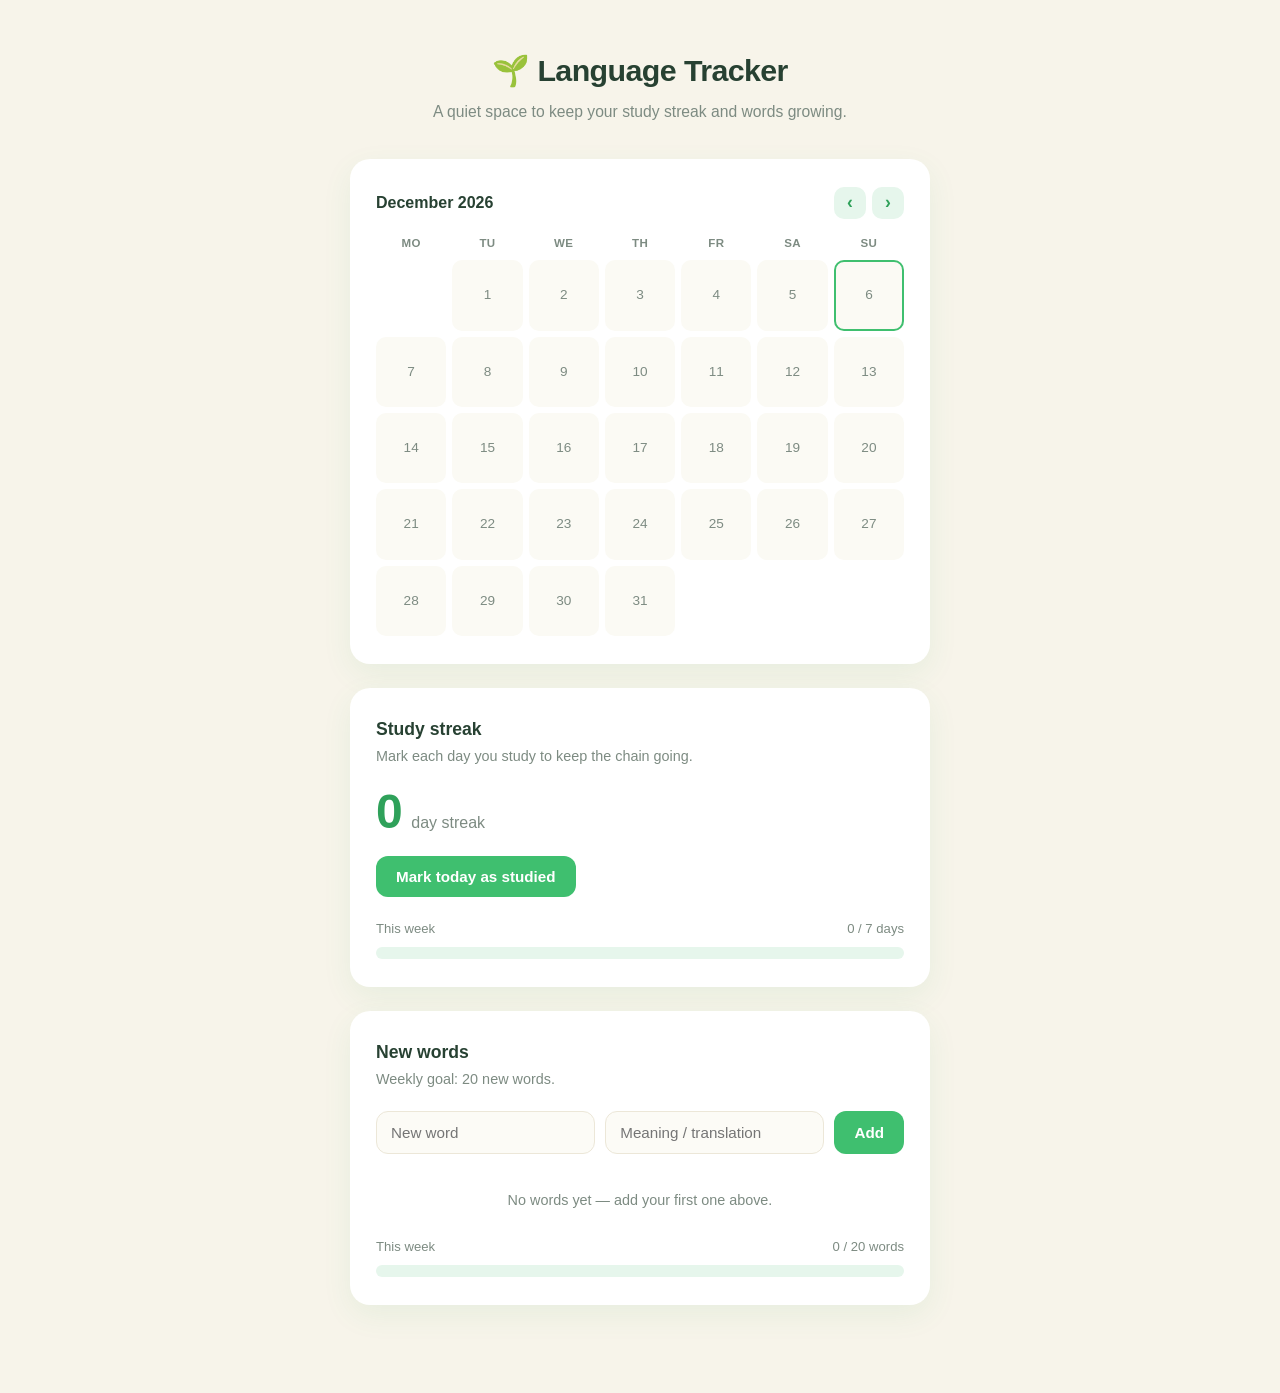
==== commit 3ff3fc3b: "Add monthly calendar above streak, driven by studyDays A month-grid calendar (Monday-first, with wee" ====
--- a/index.html
+++ b/index.html
@@ -73,6 +73,72 @@
     font-size: 0.9rem;
   }
 
+  /* Calendar */
+  .cal-head {
+    display: flex;
+    align-items: center;
+    justify-content: space-between;
+    margin-bottom: 16px;
+  }
+  .cal-title {
+    font-size: 1rem;
+    font-weight: 650;
+  }
+  .cal-nav {
+    display: flex;
+    gap: 6px;
+  }
+  .cal-nav button {
+    width: 32px;
+    height: 32px;
+    display: flex;
+    align-items: center;
+    justify-content: center;
+    background: var(--green-soft);
+    color: var(--green-deep);
+    font-size: 1.1rem;
+    line-height: 1;
+    border-radius: 10px;
+  }
+  .cal-nav button:hover { background: #d6efdf; }
+
+  .cal-grid {
+    display: grid;
+    grid-template-columns: repeat(7, 1fr);
+    gap: 6px;
+  }
+  .cal-dow {
+    text-align: center;
+    font-size: 0.72rem;
+    font-weight: 600;
+    color: var(--muted);
+    text-transform: uppercase;
+    letter-spacing: 0.03em;
+    padding-bottom: 2px;
+  }
+  .cal-cell {
+    aspect-ratio: 1 / 1;
+    display: flex;
+    align-items: center;
+    justify-content: center;
+    font-size: 0.85rem;
+    color: var(--muted);
+    border-radius: 10px;
+    background: #fbfaf4;
+  }
+  .cal-cell.empty { background: transparent; }
+  .cal-cell.logged {
+    background: linear-gradient(135deg, var(--green), var(--green-deep));
+    color: #fff;
+    font-weight: 600;
+  }
+  .cal-cell.today {
+    box-shadow: inset 0 0 0 2px var(--green);
+  }
+  .cal-cell.logged.today {
+    box-shadow: inset 0 0 0 2px var(--green-deep);
+  }
+
   /* Streak display */
   .streak-row {
     display: flex;
@@ -221,6 +287,18 @@
       <h1>🌱 Language Tracker</h1>
       <p>A quiet space to keep your study streak and words growing.</p>
     </header>
+
+    <!-- Calendar -->
+    <section class="card">
+      <div class="cal-head">
+        <span class="cal-title" id="calTitle">Month</span>
+        <div class="cal-nav">
+          <button type="button" id="calPrev" aria-label="Previous month">‹</button>
+          <button type="button" id="calNext" aria-label="Next month">›</button>
+        </div>
+      </div>
+      <div class="cal-grid" id="calGrid"></div>
+    </section>
 
     <!-- Streak -->
     <section class="card">
@@ -372,7 +450,48 @@
     return dISO.slice(5); // MM-DD
   }
 
+  var MONTH_NAMES = ["January", "February", "March", "April", "May", "June",
+    "July", "August", "September", "October", "November", "December"];
+  var DOW = ["Mo", "Tu", "We", "Th", "Fr", "Sa", "Su"];
+
+  function renderCalendar() {
+    var set = {};
+    state.studyDays.forEach(function (d) { set[d] = true; });
+    var today = todayISO();
+
+    el.calTitle.textContent = MONTH_NAMES[view.month] + " " + view.year;
+    el.calGrid.innerHTML = "";
+
+    DOW.forEach(function (label) {
+      var h = document.createElement("div");
+      h.className = "cal-dow";
+      h.textContent = label;
+      el.calGrid.appendChild(h);
+    });
+
+    var first = new Date(view.year, view.month, 1);
+    var offset = (first.getDay() + 6) % 7; // Monday-based leading blanks
+    var daysInMonth = new Date(view.year, view.month + 1, 0).getDate();
+
+    for (var i = 0; i < offset; i++) {
+      var blank = document.createElement("div");
+      blank.className = "cal-cell empty";
+      el.calGrid.appendChild(blank);
+    }
+
+    for (var day = 1; day <= daysInMonth; day++) {
+      var iso = toISO(new Date(view.year, view.month, day));
+      var cell = document.createElement("div");
+      cell.className = "cal-cell";
+      if (set[iso]) cell.className += " logged";
+      if (iso === today) cell.className += " today";
+      cell.textContent = day;
+      el.calGrid.appendChild(cell);
+    }
+  }
+
   function render() {
+    renderCalendar();
     var streak = computeStreak();
     el.streakNum.textContent = streak;
     el.streakLabel.textContent = streak === 1 ? "day streak" : "day streak";
@@ -464,7 +583,13 @@
 
   // ---- Wiring ----
   var state = load();
+  var now = new Date();
+  var view = { year: now.getFullYear(), month: now.getMonth() };
   var el = {
+    calTitle: document.getElementById("calTitle"),
+    calGrid: document.getElementById("calGrid"),
+    calPrev: document.getElementById("calPrev"),
+    calNext: document.getElementById("calNext"),
     streakNum: document.getElementById("streakNum"),
     streakLabel: document.getElementById("streakLabel"),
     weekDaysMeta: document.getElementById("weekDaysMeta"),
@@ -478,6 +603,15 @@
     wordsFill: document.getElementById("wordsFill")
   };
 
+  function shiftMonth(delta) {
+    var m = view.month + delta;
+    view.year += Math.floor(m / 12);
+    view.month = ((m % 12) + 12) % 12;
+    renderCalendar();
+  }
+  el.calPrev.addEventListener("click", function () { shiftMonth(-1); });
+  el.calNext.addEventListener("click", function () { shiftMonth(1); });
+
   el.markBtn.addEventListener("click", markToday);
 
   el.wordForm.addEventListener("submit", function (e) {
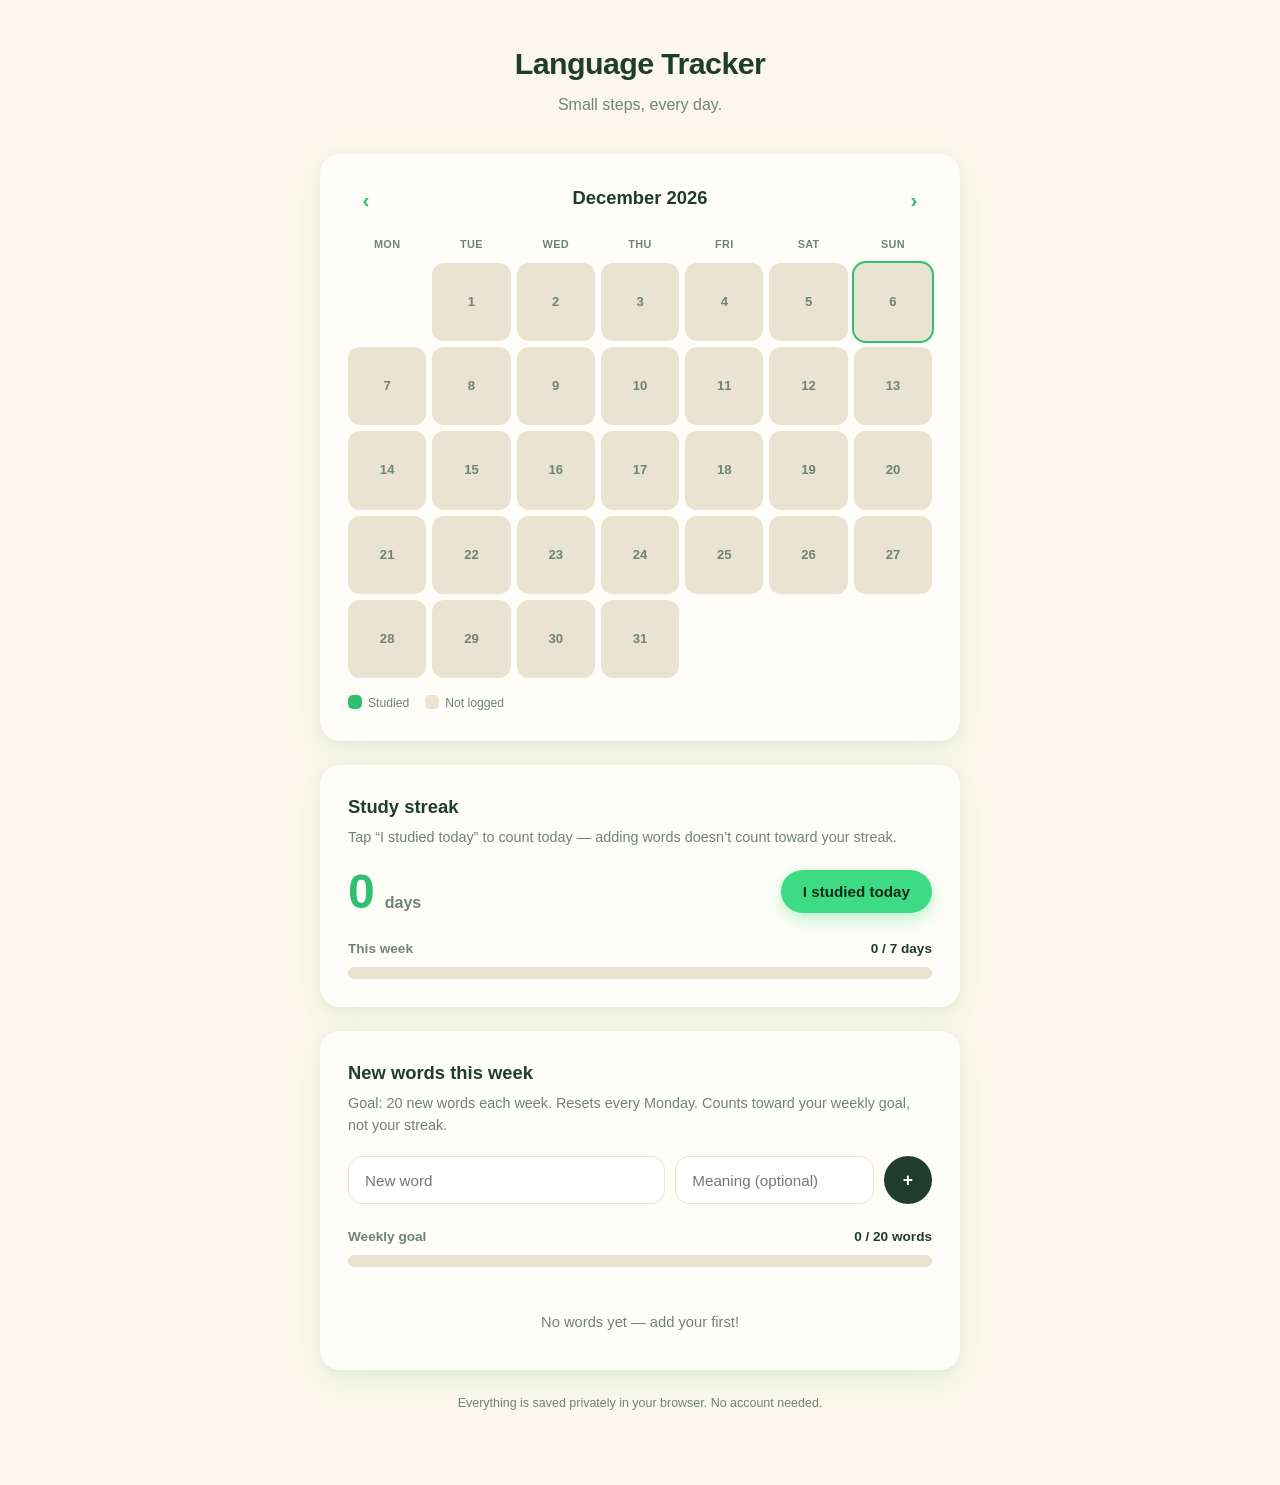
==== commit 25b26da4: "Clarify that words don't count toward the streak The streak reading 0 after adding a word was workin" ====
--- a/index.html
+++ b/index.html
@@ -1,632 +1,780 @@
 <!DOCTYPE html>
 <html lang="en">
 <head>
-<meta charset="UTF-8" />
-<meta name="viewport" content="width=device-width, initial-scale=1.0" />
-<title>Language Tracker</title>
-<style>
-  :root {
-    --green: #3fbf6f;
-    --green-deep: #2fa15a;
-    --green-soft: #e6f6ec;
-    --cream: #f7f4ea;
-    --card: #ffffff;
-    --ink: #274132;
-    --muted: #7d8b82;
-    --line: #ece7d8;
-    --radius: 20px;
-    --shadow: 0 10px 30px rgba(47, 161, 90, 0.08);
-  }
-
-  * { box-sizing: border-box; }
-
-  body {
-    margin: 0;
-    font-family: -apple-system, BlinkMacSystemFont, "Segoe UI", Roboto, Helvetica, Arial, sans-serif;
-    background: var(--cream);
-    color: var(--ink);
-    line-height: 1.5;
-    -webkit-font-smoothing: antialiased;
-  }
-
-  .wrap {
-    max-width: 620px;
-    margin: 0 auto;
-    padding: 48px 20px 64px;
-  }
-
-  header.page {
-    text-align: center;
-    margin-bottom: 36px;
-  }
-
-  header.page h1 {
-    margin: 0 0 6px;
-    font-size: 1.9rem;
-    font-weight: 700;
-    letter-spacing: -0.02em;
-  }
-
-  header.page p {
-    margin: 0;
-    color: var(--muted);
-    font-size: 0.98rem;
-  }
-
-  .card {
-    background: var(--card);
-    border-radius: var(--radius);
-    box-shadow: var(--shadow);
-    padding: 28px 26px;
-    margin-bottom: 24px;
-  }
-
-  .card h2 {
-    margin: 0 0 4px;
-    font-size: 1.1rem;
-    font-weight: 650;
-  }
-
-  .card .sub {
-    margin: 0 0 20px;
-    color: var(--muted);
-    font-size: 0.9rem;
-  }
-
-  /* Calendar */
-  .cal-head {
-    display: flex;
-    align-items: center;
-    justify-content: space-between;
-    margin-bottom: 16px;
-  }
-  .cal-title {
-    font-size: 1rem;
-    font-weight: 650;
-  }
-  .cal-nav {
-    display: flex;
-    gap: 6px;
-  }
-  .cal-nav button {
-    width: 32px;
-    height: 32px;
-    display: flex;
-    align-items: center;
-    justify-content: center;
-    background: var(--green-soft);
-    color: var(--green-deep);
-    font-size: 1.1rem;
-    line-height: 1;
-    border-radius: 10px;
-  }
-  .cal-nav button:hover { background: #d6efdf; }
-
-  .cal-grid {
-    display: grid;
-    grid-template-columns: repeat(7, 1fr);
-    gap: 6px;
-  }
-  .cal-dow {
-    text-align: center;
-    font-size: 0.72rem;
-    font-weight: 600;
-    color: var(--muted);
-    text-transform: uppercase;
-    letter-spacing: 0.03em;
-    padding-bottom: 2px;
-  }
-  .cal-cell {
-    aspect-ratio: 1 / 1;
-    display: flex;
-    align-items: center;
-    justify-content: center;
-    font-size: 0.85rem;
-    color: var(--muted);
-    border-radius: 10px;
-    background: #fbfaf4;
-  }
-  .cal-cell.empty { background: transparent; }
-  .cal-cell.logged {
-    background: linear-gradient(135deg, var(--green), var(--green-deep));
-    color: #fff;
-    font-weight: 600;
-  }
-  .cal-cell.today {
-    box-shadow: inset 0 0 0 2px var(--green);
-  }
-  .cal-cell.logged.today {
-    box-shadow: inset 0 0 0 2px var(--green-deep);
-  }
-
-  /* Streak display */
-  .streak-row {
-    display: flex;
-    align-items: baseline;
-    gap: 10px;
-    margin-bottom: 20px;
-  }
-
-  .streak-num {
-    font-size: 3rem;
-    font-weight: 750;
-    color: var(--green-deep);
-    line-height: 1;
-    letter-spacing: -0.03em;
-  }
-
-  .streak-label {
-    color: var(--muted);
-    font-size: 1rem;
-  }
-
-  /* Buttons */
-  button {
-    font-family: inherit;
-    cursor: pointer;
-    border: none;
-    border-radius: 12px;
-    font-size: 0.95rem;
-    font-weight: 600;
-    transition: transform 0.06s ease, background 0.15s ease, opacity 0.15s ease;
-  }
-
-  button:active { transform: scale(0.98); }
-
-  .btn-primary {
-    background: var(--green);
-    color: #fff;
-    padding: 12px 20px;
-  }
-  .btn-primary:hover { background: var(--green-deep); }
-  .btn-primary:disabled {
-    background: var(--green-soft);
-    color: var(--green-deep);
-    cursor: default;
-    opacity: 0.9;
-  }
-
-  /* Progress bar */
-  .progress {
-    margin-top: 4px;
-  }
-  .progress .meta {
-    display: flex;
-    justify-content: space-between;
-    font-size: 0.82rem;
-    color: var(--muted);
-    margin-bottom: 8px;
-  }
-  .progress .track {
-    height: 12px;
-    background: var(--green-soft);
-    border-radius: 999px;
-    overflow: hidden;
-  }
-  .progress .fill {
-    height: 100%;
-    width: 0%;
-    background: linear-gradient(90deg, var(--green), var(--green-deep));
-    border-radius: 999px;
-    transition: width 0.5s cubic-bezier(0.22, 1, 0.36, 1);
-  }
-
-  /* Word input */
-  .word-form {
-    display: flex;
-    gap: 10px;
-    margin-bottom: 18px;
-    flex-wrap: wrap;
-  }
-  .word-form input {
-    flex: 1 1 140px;
-    min-width: 0;
-    font-family: inherit;
-    font-size: 0.95rem;
-    padding: 12px 14px;
-    border: 1.5px solid var(--line);
-    border-radius: 12px;
-    background: #fcfbf6;
-    color: var(--ink);
-    transition: border-color 0.15s ease;
-  }
-  .word-form input:focus {
-    outline: none;
-    border-color: var(--green);
-    background: #fff;
-  }
-  .word-form button { flex: 0 0 auto; }
-
-  ul.words {
-    list-style: none;
-    margin: 0 0 20px;
-    padding: 0;
-  }
-  ul.words li {
-    display: flex;
-    align-items: center;
-    gap: 12px;
-    padding: 12px 4px;
-    border-top: 1px solid var(--line);
-  }
-  ul.words li:last-child { border-bottom: 1px solid var(--line); }
-  .w-text { flex: 1; min-width: 0; }
-  .w-word { font-weight: 600; }
-  .w-mean { color: var(--muted); font-size: 0.9rem; }
-  .w-when {
-    font-size: 0.75rem;
-    color: var(--muted);
-    white-space: nowrap;
-  }
-  .w-del {
-    background: transparent;
-    color: var(--muted);
-    font-size: 1.1rem;
-    line-height: 1;
-    padding: 6px 8px;
-    border-radius: 8px;
-  }
-  .w-del:hover { background: #fbeaea; color: #c0392b; }
-
-  .empty {
-    color: var(--muted);
-    font-size: 0.9rem;
-    text-align: center;
-    padding: 18px 0 6px;
-  }
-
-  @media (max-width: 420px) {
-    .wrap { padding: 32px 16px 48px; }
-    .streak-num { font-size: 2.6rem; }
-  }
-</style>
+  <meta charset="UTF-8" />
+  <meta name="viewport" content="width=device-width, initial-scale=1.0" />
+  <title>Language Tracker</title>
+  <style>
+    :root {
+      --cream: #fbf7ec;
+      --card: #fffdf8;
+      --green: #3ddc84;
+      --green-deep: #2fbf6f;
+      --green-ink: #1f3d2b;
+      --ink: #2a3b30;
+      --muted: #6f8377;
+      --track: #eae3d2;
+      --shadow: 0 10px 30px rgba(47, 191, 111, 0.10), 0 2px 8px rgba(31, 61, 43, 0.05);
+      --radius: 20px;
+    }
+
+    * { box-sizing: border-box; }
+
+    html, body {
+      margin: 0;
+      padding: 0;
+    }
+
+    body {
+      font-family: -apple-system, BlinkMacSystemFont, "Segoe UI", Roboto, Helvetica, Arial, sans-serif;
+      background: var(--cream);
+      color: var(--ink);
+      line-height: 1.55;
+      -webkit-font-smoothing: antialiased;
+      padding: 40px 20px 72px;
+    }
+
+    .wrap {
+      max-width: 640px;
+      margin: 0 auto;
+    }
+
+    header {
+      text-align: center;
+      margin-bottom: 36px;
+    }
+
+    header h1 {
+      margin: 0 0 6px;
+      font-size: 1.9rem;
+      font-weight: 700;
+      color: var(--green-ink);
+      letter-spacing: -0.02em;
+    }
+
+    header p {
+      margin: 0;
+      color: var(--muted);
+      font-size: 1rem;
+    }
+
+    .card {
+      background: var(--card);
+      border-radius: var(--radius);
+      padding: 28px;
+      margin-bottom: 24px;
+      box-shadow: var(--shadow);
+    }
+
+    .card h2 {
+      margin: 0 0 4px;
+      font-size: 1.15rem;
+      font-weight: 700;
+      color: var(--green-ink);
+    }
+
+    .card .sub {
+      margin: 0 0 20px;
+      color: var(--muted);
+      font-size: 0.9rem;
+    }
+
+    /* Streak */
+    .streak-row {
+      display: flex;
+      align-items: center;
+      justify-content: space-between;
+      gap: 20px;
+      flex-wrap: wrap;
+    }
+
+    .streak-figure {
+      display: flex;
+      align-items: baseline;
+      gap: 10px;
+    }
+
+    .streak-number {
+      font-size: 3rem;
+      font-weight: 800;
+      color: var(--green-deep);
+      line-height: 1;
+    }
+
+    .streak-unit {
+      font-size: 1rem;
+      color: var(--muted);
+      font-weight: 600;
+    }
+
+    button {
+      font-family: inherit;
+      cursor: pointer;
+      border: none;
+      border-radius: 999px;
+      transition: transform 0.12s ease, background 0.18s ease, box-shadow 0.18s ease, opacity 0.18s ease;
+    }
+
+    .btn-primary {
+      background: var(--green);
+      color: #0f2a1b;
+      font-weight: 700;
+      font-size: 0.95rem;
+      padding: 13px 22px;
+      box-shadow: 0 6px 16px rgba(61, 220, 132, 0.35);
+    }
+
+    .btn-primary:hover { background: var(--green-deep); transform: translateY(-1px); }
+    .btn-primary:active { transform: translateY(0); }
+
+    .btn-primary:disabled {
+      background: var(--track);
+      color: var(--muted);
+      cursor: default;
+      box-shadow: none;
+      transform: none;
+    }
+
+    .done-note {
+      color: var(--green-deep);
+      font-weight: 700;
+      font-size: 0.95rem;
+      display: inline-flex;
+      align-items: center;
+      gap: 6px;
+    }
+
+    /* Calendar */
+    .cal-head {
+      display: flex;
+      align-items: center;
+      justify-content: space-between;
+      margin-bottom: 18px;
+    }
+
+    .cal-title {
+      margin: 0;
+      font-size: 1.15rem;
+      font-weight: 700;
+      color: var(--green-ink);
+    }
+
+    .cal-nav {
+      background: transparent;
+      color: var(--green-deep);
+      font-size: 1.3rem;
+      line-height: 1;
+      width: 36px;
+      height: 36px;
+      display: inline-flex;
+      align-items: center;
+      justify-content: center;
+      font-weight: 700;
+    }
+
+    .cal-nav:hover { background: #eef7f0; }
+
+    .cal-grid {
+      display: grid;
+      grid-template-columns: repeat(7, 1fr);
+      gap: 6px;
+    }
+
+    .cal-dow {
+      text-align: center;
+      font-size: 0.68rem;
+      font-weight: 700;
+      letter-spacing: 0.03em;
+      text-transform: uppercase;
+      color: var(--muted);
+      padding-bottom: 4px;
+    }
+
+    .cal-cell {
+      aspect-ratio: 1 / 1;
+      display: flex;
+      align-items: center;
+      justify-content: center;
+      border-radius: 12px;
+      font-size: 0.82rem;
+      font-weight: 600;
+      color: var(--muted);
+      background: var(--track);
+    }
+
+    .cal-cell.blank { background: transparent; }
+
+    .cal-cell.logged {
+      background: linear-gradient(145deg, var(--green), var(--green-deep));
+      color: #0f2a1b;
+      box-shadow: 0 4px 10px rgba(61, 220, 132, 0.35);
+    }
+
+    .cal-cell.today {
+      box-shadow: 0 0 0 2px var(--green-deep);
+    }
+
+    .cal-cell.logged.today {
+      box-shadow: 0 0 0 2px var(--green-ink), 0 4px 10px rgba(61, 220, 132, 0.35);
+    }
+
+    .cal-legend {
+      display: flex;
+      align-items: center;
+      gap: 16px;
+      margin-top: 16px;
+      font-size: 0.76rem;
+      color: var(--muted);
+    }
+
+    .cal-legend .swatch {
+      display: inline-block;
+      width: 14px;
+      height: 14px;
+      border-radius: 5px;
+      vertical-align: -2px;
+      margin-right: 6px;
+    }
+
+    .cal-legend .swatch.logged { background: var(--green-deep); }
+    .cal-legend .swatch.none { background: var(--track); }
+
+    /* Progress bars */
+    .progress {
+      margin-top: 22px;
+    }
+
+    .progress-head {
+      display: flex;
+      justify-content: space-between;
+      align-items: baseline;
+      margin-bottom: 8px;
+      font-size: 0.85rem;
+    }
+
+    .progress-label { color: var(--muted); font-weight: 600; }
+    .progress-count { color: var(--green-ink); font-weight: 700; }
+
+    .track {
+      background: var(--track);
+      border-radius: 999px;
+      height: 12px;
+      overflow: hidden;
+    }
+
+    .fill {
+      height: 100%;
+      background: linear-gradient(90deg, var(--green), var(--green-deep));
+      border-radius: 999px;
+      width: 0;
+      transition: width 0.5s cubic-bezier(0.22, 1, 0.36, 1);
+    }
+
+    /* Word input */
+    .word-form {
+      display: flex;
+      gap: 10px;
+      flex-wrap: wrap;
+      margin-bottom: 8px;
+    }
+
+    .word-form input {
+      font-family: inherit;
+      font-size: 0.95rem;
+      padding: 12px 16px;
+      border: 1.5px solid var(--track);
+      border-radius: 14px;
+      background: #fff;
+      color: var(--ink);
+      transition: border-color 0.18s ease, box-shadow 0.18s ease;
+      min-width: 0;
+    }
+
+    .word-form input:focus {
+      outline: none;
+      border-color: var(--green);
+      box-shadow: 0 0 0 3px rgba(61, 220, 132, 0.18);
+    }
+
+    #word-input { flex: 2 1 160px; }
+    #meaning-input { flex: 1 1 120px; }
+
+    .word-form button {
+      background: var(--green-ink);
+      color: #fff;
+      font-weight: 700;
+      font-size: 1.1rem;
+      width: 48px;
+      height: 48px;
+      flex: 0 0 auto;
+      display: inline-flex;
+      align-items: center;
+      justify-content: center;
+    }
+
+    .word-form button:hover { background: #16301f; }
+
+    ul.words {
+      list-style: none;
+      margin: 20px 0 0;
+      padding: 0;
+    }
+
+    ul.words li {
+      display: flex;
+      align-items: center;
+      justify-content: space-between;
+      gap: 12px;
+      padding: 12px 4px 12px 2px;
+      border-bottom: 1px solid var(--track);
+    }
+
+    ul.words li:last-child { border-bottom: none; }
+
+    .word-text {
+      font-weight: 700;
+      color: var(--green-ink);
+    }
+
+    .word-meaning {
+      color: var(--muted);
+      font-weight: 400;
+      font-size: 0.92rem;
+    }
+
+    .word-when {
+      font-size: 0.72rem;
+      color: var(--muted);
+      margin-top: 2px;
+    }
+
+    .word-body { min-width: 0; }
+
+    .remove {
+      background: transparent;
+      color: var(--muted);
+      font-size: 1.2rem;
+      width: 34px;
+      height: 34px;
+      line-height: 1;
+      flex: 0 0 auto;
+      display: inline-flex;
+      align-items: center;
+      justify-content: center;
+    }
+
+    .remove:hover { background: #f6ede0; color: #c0563e; }
+
+    .empty {
+      text-align: center;
+      color: var(--muted);
+      font-size: 0.92rem;
+      padding: 24px 0 8px;
+    }
+
+    footer {
+      text-align: center;
+      color: var(--muted);
+      font-size: 0.78rem;
+      margin-top: 8px;
+    }
+
+    @media (max-width: 480px) {
+      body { padding: 28px 14px 56px; }
+      .card { padding: 22px; }
+      .streak-number { font-size: 2.5rem; }
+    }
+  </style>
 </head>
 <body>
   <div class="wrap">
-    <header class="page">
-      <h1>🌱 Language Tracker</h1>
-      <p>A quiet space to keep your study streak and words growing.</p>
+    <header>
+      <h1>Language Tracker</h1>
+      <p>Small steps, every day.</p>
     </header>
 
     <!-- Calendar -->
     <section class="card">
       <div class="cal-head">
-        <span class="cal-title" id="calTitle">Month</span>
-        <div class="cal-nav">
-          <button type="button" id="calPrev" aria-label="Previous month">‹</button>
-          <button type="button" id="calNext" aria-label="Next month">›</button>
-        </div>
+        <button class="cal-nav" id="cal-prev" aria-label="Previous month" title="Previous month">‹</button>
+        <h2 class="cal-title" id="cal-title">Month</h2>
+        <button class="cal-nav" id="cal-next" aria-label="Next month" title="Next month">›</button>
       </div>
-      <div class="cal-grid" id="calGrid"></div>
+      <div class="cal-grid" id="cal-grid"></div>
+      <div class="cal-legend">
+        <span><span class="swatch logged"></span>Studied</span>
+        <span><span class="swatch none"></span>Not logged</span>
+      </div>
     </section>
 
     <!-- Streak -->
     <section class="card">
       <h2>Study streak</h2>
-      <p class="sub">Mark each day you study to keep the chain going.</p>
+      <p class="sub">Tap “I studied today” to count today — adding words doesn’t count toward your streak.</p>
       <div class="streak-row">
-        <span class="streak-num" id="streakNum">0</span>
-        <span class="streak-label" id="streakLabel">day streak</span>
+        <div class="streak-figure">
+          <span class="streak-number" id="streak-number">0</span>
+          <span class="streak-unit" id="streak-unit">days</span>
+        </div>
+        <div id="streak-action"></div>
       </div>
-      <button class="btn-primary" id="markBtn">Mark today as studied</button>
-      <div class="progress" style="margin-top:22px;">
-        <div class="meta">
-          <span>This week</span>
-          <span id="weekDaysMeta">0 / 7 days</span>
+      <div class="progress">
+        <div class="progress-head">
+          <span class="progress-label">This week</span>
+          <span class="progress-count"><span id="week-days">0</span> / 7 days</span>
         </div>
-        <div class="track"><div class="fill" id="daysFill"></div></div>
+        <div class="track"><div class="fill" id="streak-fill"></div></div>
       </div>
     </section>
 
     <!-- Words -->
     <section class="card">
-      <h2>New words</h2>
-      <p class="sub">Weekly goal: 20 new words.</p>
-      <form class="word-form" id="wordForm">
-        <input type="text" id="wordInput" placeholder="New word" autocomplete="off" />
-        <input type="text" id="meaningInput" placeholder="Meaning / translation" autocomplete="off" />
-        <button type="submit" class="btn-primary">Add</button>
+      <h2>New words this week</h2>
+      <p class="sub">Goal: 20 new words each week. Resets every Monday. Counts toward your weekly goal, not your streak.</p>
+      <form class="word-form" id="word-form">
+        <input type="text" id="word-input" placeholder="New word" autocomplete="off" />
+        <input type="text" id="meaning-input" placeholder="Meaning (optional)" autocomplete="off" />
+        <button type="submit" title="Add word" aria-label="Add word">+</button>
       </form>
-      <ul class="words" id="wordList"></ul>
       <div class="progress">
-        <div class="meta">
-          <span>This week</span>
-          <span id="wordsMeta">0 / 20 words</span>
+        <div class="progress-head">
+          <span class="progress-label">Weekly goal</span>
+          <span class="progress-count"><span id="week-words">0</span> / 20 words</span>
         </div>
-        <div class="track"><div class="fill" id="wordsFill"></div></div>
+        <div class="track"><div class="fill" id="words-fill"></div></div>
       </div>
+      <ul class="words" id="word-list"></ul>
+      <div class="empty" id="word-empty">No words yet — add your first!</div>
     </section>
+
+    <footer>Everything is saved privately in your browser. No account needed.</footer>
   </div>
 
-<script>
-(function () {
-  "use strict";
-
-  var STORAGE_KEY = "langTracker";
-  var WEEK_DAY_GOAL = 7;
-  var WEEK_WORD_GOAL = 20;
-
-  // ---- Storage ----
-  function load() {
-    try {
-      var raw = localStorage.getItem(STORAGE_KEY);
-      if (!raw) return { studyDays: [], words: [] };
-      var data = JSON.parse(raw);
-      return {
-        studyDays: Array.isArray(data.studyDays) ? data.studyDays : [],
-        words: Array.isArray(data.words) ? data.words : []
-      };
-    } catch (e) {
-      return { studyDays: [], words: [] };
-    }
-  }
-
-  function save() {
-    try {
+  <script>
+    "use strict";
+
+    var STORAGE_KEY = "langTracker";
+    var WEEKLY_WORD_GOAL = 20;
+    var WEEK_DAYS = 7;
+
+    /* ---------- date helpers ---------- */
+    function todayStr() {
+      return dateStr(new Date());
+    }
+
+    function dateStr(d) {
+      var y = d.getFullYear();
+      var m = String(d.getMonth() + 1).padStart(2, "0");
+      var day = String(d.getDate()).padStart(2, "0");
+      return y + "-" + m + "-" + day;
+    }
+
+    function parseDate(str) {
+      var p = str.split("-");
+      return new Date(Number(p[0]), Number(p[1]) - 1, Number(p[2]));
+    }
+
+    // Difference in whole calendar days between two YYYY-MM-DD strings (a - b).
+    function dayDiff(a, b) {
+      var da = parseDate(a);
+      var db = parseDate(b);
+      return Math.round((da - db) / 86400000);
+    }
+
+    // Monday as the start of the week.
+    function startOfWeek(d) {
+      var copy = new Date(d.getFullYear(), d.getMonth(), d.getDate());
+      var day = copy.getDay(); // 0 = Sun ... 6 = Sat
+      var diff = (day === 0 ? -6 : 1 - day); // shift back to Monday
+      copy.setDate(copy.getDate() + diff);
+      return copy;
+    }
+
+    function isThisWeek(dateOrStr) {
+      var d = typeof dateOrStr === "string" ? parseDate(dateOrStr) : dateOrStr;
+      var weekStart = startOfWeek(new Date());
+      var weekEnd = new Date(weekStart);
+      weekEnd.setDate(weekEnd.getDate() + 7);
+      return d >= weekStart && d < weekEnd;
+    }
+
+    function relativeWhen(iso) {
+      var then = new Date(iso);
+      var diff = dayDiff(todayStr(), dateStr(then));
+      if (diff <= 0) return "Today";
+      if (diff === 1) return "Yesterday";
+      if (diff < 7) return diff + " days ago";
+      return then.toLocaleDateString(undefined, { month: "short", day: "numeric" });
+    }
+
+    /* ---------- state ---------- */
+    function defaultState() {
+      return { streak: 0, lastStudyDate: null, studyDates: [], words: [] };
+    }
+
+    function load() {
+      try {
+        var raw = localStorage.getItem(STORAGE_KEY);
+        if (!raw) return defaultState();
+        var s = JSON.parse(raw);
+        return {
+          streak: typeof s.streak === "number" ? s.streak : 0,
+          lastStudyDate: s.lastStudyDate || null,
+          studyDates: Array.isArray(s.studyDates) ? s.studyDates : [],
+          words: Array.isArray(s.words) ? s.words : []
+        };
+      } catch (e) {
+        return defaultState();
+      }
+    }
+
+    function save() {
       localStorage.setItem(STORAGE_KEY, JSON.stringify(state));
-    } catch (e) { /* storage full or unavailable — ignore */ }
-  }
-
-  // ---- Date helpers (local time) ----
-  function toISO(d) {
-    var y = d.getFullYear();
-    var m = String(d.getMonth() + 1).padStart(2, "0");
-    var day = String(d.getDate()).padStart(2, "0");
-    return y + "-" + m + "-" + day;
-  }
-
-  function todayISO() { return toISO(new Date()); }
-
-  // Days difference between two ISO date strings (a - b) in whole days.
-  function dayDiff(aISO, bISO) {
-    var a = new Date(aISO + "T00:00:00");
-    var b = new Date(bISO + "T00:00:00");
-    return Math.round((a - b) / 86400000);
-  }
-
-  // Monday as start of the week.
-  function startOfWeekISO() {
-    var d = new Date();
-    var dow = (d.getDay() + 6) % 7; // 0 = Monday
-    d.setDate(d.getDate() - dow);
-    return toISO(d);
-  }
-
-  // ---- Computations ----
-  function computeStreak() {
-    if (!state.studyDays.length) return 0;
-    var set = {};
-    state.studyDays.forEach(function (d) { set[d] = true; });
-
-    var today = todayISO();
-    var start;
-    if (set[today]) start = today;
-    else {
-      var y = new Date();
-      y.setDate(y.getDate() - 1);
-      var yISO = toISO(y);
-      if (set[yISO]) start = yISO; // grace: streak alive until end of today
-      else return 0;
-    }
-
-    var count = 0;
-    var cursor = new Date(start + "T00:00:00");
-    while (set[toISO(cursor)]) {
-      count++;
-      cursor.setDate(cursor.getDate() - 1);
-    }
-    return count;
-  }
-
-  function studyDaysThisWeek() {
-    var start = startOfWeekISO();
-    var seen = {};
-    state.studyDays.forEach(function (d) {
-      if (dayDiff(d, start) >= 0 && dayDiff(d, start) < 7) seen[d] = true;
-    });
-    return Object.keys(seen).length;
-  }
-
-  function wordsThisWeek() {
-    var start = startOfWeekISO();
-    return state.words.filter(function (w) {
-      var dISO = (w.addedAt || "").slice(0, 10);
-      return dISO && dayDiff(dISO, start) >= 0 && dayDiff(dISO, start) < 7;
-    }).length;
-  }
-
-  // ---- Rendering ----
-  function pct(value, goal) {
-    return Math.max(0, Math.min(100, (value / goal) * 100));
-  }
-
-  function relWhen(iso) {
-    var dISO = (iso || "").slice(0, 10);
-    if (!dISO) return "";
-    var diff = dayDiff(todayISO(), dISO);
-    if (diff <= 0) return "today";
-    if (diff === 1) return "yesterday";
-    if (diff < 7) return diff + "d ago";
-    return dISO.slice(5); // MM-DD
-  }
-
-  var MONTH_NAMES = ["January", "February", "March", "April", "May", "June",
-    "July", "August", "September", "October", "November", "December"];
-  var DOW = ["Mo", "Tu", "We", "Th", "Fr", "Sa", "Su"];
-
-  function renderCalendar() {
-    var set = {};
-    state.studyDays.forEach(function (d) { set[d] = true; });
-    var today = todayISO();
-
-    el.calTitle.textContent = MONTH_NAMES[view.month] + " " + view.year;
-    el.calGrid.innerHTML = "";
-
-    DOW.forEach(function (label) {
-      var h = document.createElement("div");
-      h.className = "cal-dow";
-      h.textContent = label;
-      el.calGrid.appendChild(h);
-    });
-
-    var first = new Date(view.year, view.month, 1);
-    var offset = (first.getDay() + 6) % 7; // Monday-based leading blanks
-    var daysInMonth = new Date(view.year, view.month + 1, 0).getDate();
-
-    for (var i = 0; i < offset; i++) {
-      var blank = document.createElement("div");
-      blank.className = "cal-cell empty";
-      el.calGrid.appendChild(blank);
-    }
-
-    for (var day = 1; day <= daysInMonth; day++) {
-      var iso = toISO(new Date(view.year, view.month, day));
-      var cell = document.createElement("div");
-      cell.className = "cal-cell";
-      if (set[iso]) cell.className += " logged";
-      if (iso === today) cell.className += " today";
-      cell.textContent = day;
-      el.calGrid.appendChild(cell);
-    }
-  }
-
-  function render() {
-    renderCalendar();
-    var streak = computeStreak();
-    el.streakNum.textContent = streak;
-    el.streakLabel.textContent = streak === 1 ? "day streak" : "day streak";
-
-    var weekDays = studyDaysThisWeek();
-    el.weekDaysMeta.textContent = weekDays + " / " + WEEK_DAY_GOAL + " days";
-    el.daysFill.style.width = pct(weekDays, WEEK_DAY_GOAL) + "%";
-
-    var studiedToday = state.studyDays.indexOf(todayISO()) !== -1;
-    el.markBtn.disabled = studiedToday;
-    el.markBtn.textContent = studiedToday ? "✓ Studied today" : "Mark today as studied";
-
-    // Words
-    el.wordList.innerHTML = "";
-    if (!state.words.length) {
-      var empty = document.createElement("div");
-      empty.className = "empty";
-      empty.textContent = "No words yet — add your first one above.";
-      el.wordList.appendChild(empty);
-    } else {
-      var ordered = state.words.slice().sort(function (a, b) {
-        return (b.addedAt || "").localeCompare(a.addedAt || "");
+    }
+
+    var state = load();
+
+    // First-of-month for the calendar view; starts on the current month.
+    var calMonth = (function () {
+      var now = new Date();
+      return new Date(now.getFullYear(), now.getMonth(), 1);
+    })();
+
+    /* ---------- derived values ---------- */
+    function studiedToday() {
+      return state.lastStudyDate === todayStr();
+    }
+
+    function weekStudyDays() {
+      var seen = {};
+      state.studyDates.forEach(function (d) {
+        if (isThisWeek(d)) seen[d] = true;
       });
-      ordered.forEach(function (w) {
-        var li = document.createElement("li");
-
-        var text = document.createElement("div");
-        text.className = "w-text";
-        var word = document.createElement("span");
-        word.className = "w-word";
-        word.textContent = w.word;
-        text.appendChild(word);
-        if (w.meaning) {
-          var mean = document.createElement("span");
-          mean.className = "w-mean";
-          mean.textContent = " — " + w.meaning;
-          text.appendChild(mean);
-        }
-
-        var when = document.createElement("span");
-        when.className = "w-when";
-        when.textContent = relWhen(w.addedAt);
-
-        var del = document.createElement("button");
-        del.className = "w-del";
-        del.type = "button";
-        del.setAttribute("aria-label", "Remove word");
-        del.textContent = "×";
-        del.addEventListener("click", function () { removeWord(w.id); });
-
-        li.appendChild(text);
-        li.appendChild(when);
-        li.appendChild(del);
-        el.wordList.appendChild(li);
-      });
-    }
-
-    var weekWords = wordsThisWeek();
-    el.wordsMeta.textContent = weekWords + " / " + WEEK_WORD_GOAL + " words";
-    el.wordsFill.style.width = pct(weekWords, WEEK_WORD_GOAL) + "%";
-  }
-
-  // ---- Actions ----
-  function markToday() {
-    var t = todayISO();
-    if (state.studyDays.indexOf(t) === -1) {
-      state.studyDays.push(t);
+      return Object.keys(seen).length;
+    }
+
+    function weekWordCount() {
+      return state.words.filter(function (w) {
+        return isThisWeek(new Date(w.addedAt));
+      }).length;
+    }
+
+    /* ---------- actions ---------- */
+    function markStudiedToday() {
+      var today = todayStr();
+      if (state.lastStudyDate === today) return; // already marked
+
+      if (state.lastStudyDate && dayDiff(today, state.lastStudyDate) === 1) {
+        state.streak += 1; // consecutive day
+      } else {
+        state.streak = 1; // first day or streak broken
+      }
+      state.lastStudyDate = today;
+      if (state.studyDates.indexOf(today) === -1) {
+        state.studyDates.push(today);
+      }
+      // Keep studyDates from growing forever: retain only the last ~120 days.
+      if (state.studyDates.length > 200) {
+        state.studyDates = state.studyDates.slice(-200);
+      }
       save();
       render();
     }
-  }
-
-  function addWord(word, meaning) {
-    state.words.push({
-      id: Date.now().toString(36) + Math.random().toString(36).slice(2, 7),
-      word: word,
-      meaning: meaning,
-      addedAt: new Date().toISOString()
+
+    function addWord(text, meaning) {
+      text = text.trim();
+      if (!text) return;
+      state.words.push({
+        text: text,
+        meaning: meaning.trim(),
+        addedAt: new Date().toISOString()
+      });
+      save();
+      render();
+    }
+
+    function removeWord(index) {
+      state.words.splice(index, 1);
+      save();
+      render();
+    }
+
+    /* ---------- streak-break reconciliation ----------
+       If the user opens the app after missing a day, the displayed streak
+       should reflect reality: a streak only counts if today or yesterday
+       was studied. Otherwise it has lapsed and reads as 0 until they log again. */
+    function displayStreak() {
+      if (!state.lastStudyDate) return 0;
+      var gap = dayDiff(todayStr(), state.lastStudyDate);
+      if (gap <= 1) return state.streak; // today or yesterday
+      return 0; // lapsed
+    }
+
+    /* ---------- render ---------- */
+    var el = {
+      calTitle: document.getElementById("cal-title"),
+      calGrid: document.getElementById("cal-grid"),
+      streakNumber: document.getElementById("streak-number"),
+      streakUnit: document.getElementById("streak-unit"),
+      streakAction: document.getElementById("streak-action"),
+      weekDays: document.getElementById("week-days"),
+      streakFill: document.getElementById("streak-fill"),
+      weekWords: document.getElementById("week-words"),
+      wordsFill: document.getElementById("words-fill"),
+      wordList: document.getElementById("word-list"),
+      wordEmpty: document.getElementById("word-empty")
+    };
+
+    var MONTH_NAMES = ["January", "February", "March", "April", "May", "June",
+      "July", "August", "September", "October", "November", "December"];
+    var DOW = ["Mon", "Tue", "Wed", "Thu", "Fri", "Sat", "Sun"]; // Monday-start
+
+    // Build the month grid from the same studyDates that drive the streak.
+    function renderCalendar() {
+      var year = calMonth.getFullYear();
+      var month = calMonth.getMonth();
+      el.calTitle.textContent = MONTH_NAMES[month] + " " + year;
+
+      var logged = {};
+      state.studyDates.forEach(function (d) { logged[d] = true; });
+
+      var today = todayStr();
+      el.calGrid.innerHTML = "";
+
+      // Weekday headers
+      DOW.forEach(function (name) {
+        var head = document.createElement("div");
+        head.className = "cal-dow";
+        head.textContent = name;
+        el.calGrid.appendChild(head);
+      });
+
+      // Leading blanks so day 1 lands under the right weekday (Monday-start).
+      var firstDow = new Date(year, month, 1).getDay(); // 0 = Sun ... 6 = Sat
+      var lead = (firstDow + 6) % 7;
+      for (var b = 0; b < lead; b++) {
+        var blank = document.createElement("div");
+        blank.className = "cal-cell blank";
+        el.calGrid.appendChild(blank);
+      }
+
+      // Day cells
+      var daysInMonth = new Date(year, month + 1, 0).getDate();
+      for (var day = 1; day <= daysInMonth; day++) {
+        var key = dateStr(new Date(year, month, day));
+        var cell = document.createElement("div");
+        cell.className = "cal-cell";
+        if (logged[key]) cell.classList.add("logged");
+        if (key === today) cell.classList.add("today");
+        cell.textContent = day;
+        cell.title = key + (logged[key] ? " — studied" : "");
+        el.calGrid.appendChild(cell);
+      }
+    }
+
+    function shiftMonth(delta) {
+      calMonth = new Date(calMonth.getFullYear(), calMonth.getMonth() + delta, 1);
+      renderCalendar();
+    }
+
+    function render() {
+      renderCalendar();
+
+      // Streak figure
+      var shown = displayStreak();
+      el.streakNumber.textContent = shown;
+      el.streakUnit.textContent = shown === 1 ? "day" : "days";
+
+      // Streak action (button or done note)
+      el.streakAction.innerHTML = "";
+      if (studiedToday()) {
+        var note = document.createElement("span");
+        note.className = "done-note";
+        note.textContent = "✓ Studied today";
+        el.streakAction.appendChild(note);
+      } else {
+        var btn = document.createElement("button");
+        btn.className = "btn-primary";
+        btn.textContent = "I studied today";
+        btn.addEventListener("click", markStudiedToday);
+        el.streakAction.appendChild(btn);
+      }
+
+      // Streak weekly bar
+      var days = weekStudyDays();
+      el.weekDays.textContent = days;
+      el.streakFill.style.width = Math.min(100, (days / WEEK_DAYS) * 100) + "%";
+
+      // Words weekly bar
+      var wc = weekWordCount();
+      el.weekWords.textContent = wc;
+      el.wordsFill.style.width = Math.min(100, (wc / WEEKLY_WORD_GOAL) * 100) + "%";
+
+      // Word list (newest first)
+      el.wordList.innerHTML = "";
+      if (state.words.length === 0) {
+        el.wordEmpty.style.display = "block";
+      } else {
+        el.wordEmpty.style.display = "none";
+        // Iterate from the end so newest appears first; keep true index for removal.
+        for (var i = state.words.length - 1; i >= 0; i--) {
+          el.wordList.appendChild(wordRow(state.words[i], i));
+        }
+      }
+    }
+
+    function wordRow(word, index) {
+      var li = document.createElement("li");
+
+      var body = document.createElement("div");
+      body.className = "word-body";
+
+      var line = document.createElement("div");
+      var textSpan = document.createElement("span");
+      textSpan.className = "word-text";
+      textSpan.textContent = word.text;
+      line.appendChild(textSpan);
+
+      if (word.meaning) {
+        var meaningSpan = document.createElement("span");
+        meaningSpan.className = "word-meaning";
+        meaningSpan.textContent = " — " + word.meaning;
+        line.appendChild(meaningSpan);
+      }
+      body.appendChild(line);
+
+      var when = document.createElement("div");
+      when.className = "word-when";
+      when.textContent = relativeWhen(word.addedAt);
+      body.appendChild(when);
+
+      var remove = document.createElement("button");
+      remove.className = "remove";
+      remove.setAttribute("aria-label", "Remove word");
+      remove.title = "Remove";
+      remove.textContent = "×";
+      remove.addEventListener("click", function () { removeWord(index); });
+
+      li.appendChild(body);
+      li.appendChild(remove);
+      return li;
+    }
+
+    /* ---------- wire up ---------- */
+    document.getElementById("cal-prev").addEventListener("click", function () { shiftMonth(-1); });
+    document.getElementById("cal-next").addEventListener("click", function () { shiftMonth(1); });
+
+    document.getElementById("word-form").addEventListener("submit", function (e) {
+      e.preventDefault();
+      var wordInput = document.getElementById("word-input");
+      var meaningInput = document.getElementById("meaning-input");
+      addWord(wordInput.value, meaningInput.value);
+      wordInput.value = "";
+      meaningInput.value = "";
+      wordInput.focus();
     });
-    save();
+
     render();
-  }
-
-  function removeWord(id) {
-    state.words = state.words.filter(function (w) { return w.id !== id; });
-    save();
-    render();
-  }
-
-  // ---- Wiring ----
-  var state = load();
-  var now = new Date();
-  var view = { year: now.getFullYear(), month: now.getMonth() };
-  var el = {
-    calTitle: document.getElementById("calTitle"),
-    calGrid: document.getElementById("calGrid"),
-    calPrev: document.getElementById("calPrev"),
-    calNext: document.getElementById("calNext"),
-    streakNum: document.getElementById("streakNum"),
-    streakLabel: document.getElementById("streakLabel"),
-    weekDaysMeta: document.getElementById("weekDaysMeta"),
-    daysFill: document.getElementById("daysFill"),
-    markBtn: document.getElementById("markBtn"),
-    wordForm: document.getElementById("wordForm"),
-    wordInput: document.getElementById("wordInput"),
-    meaningInput: document.getElementById("meaningInput"),
-    wordList: document.getElementById("wordList"),
-    wordsMeta: document.getElementById("wordsMeta"),
-    wordsFill: document.getElementById("wordsFill")
-  };
-
-  function shiftMonth(delta) {
-    var m = view.month + delta;
-    view.year += Math.floor(m / 12);
-    view.month = ((m % 12) + 12) % 12;
-    renderCalendar();
-  }
-  el.calPrev.addEventListener("click", function () { shiftMonth(-1); });
-  el.calNext.addEventListener("click", function () { shiftMonth(1); });
-
-  el.markBtn.addEventListener("click", markToday);
-
-  el.wordForm.addEventListener("submit", function (e) {
-    e.preventDefault();
-    var word = el.wordInput.value.trim();
-    var meaning = el.meaningInput.value.trim();
-    if (!word) { el.wordInput.focus(); return; }
-    addWord(word, meaning);
-    el.wordInput.value = "";
-    el.meaningInput.value = "";
-    el.wordInput.focus();
-  });
-
-  render();
-})();
-</script>
+  </script>
 </body>
 </html>
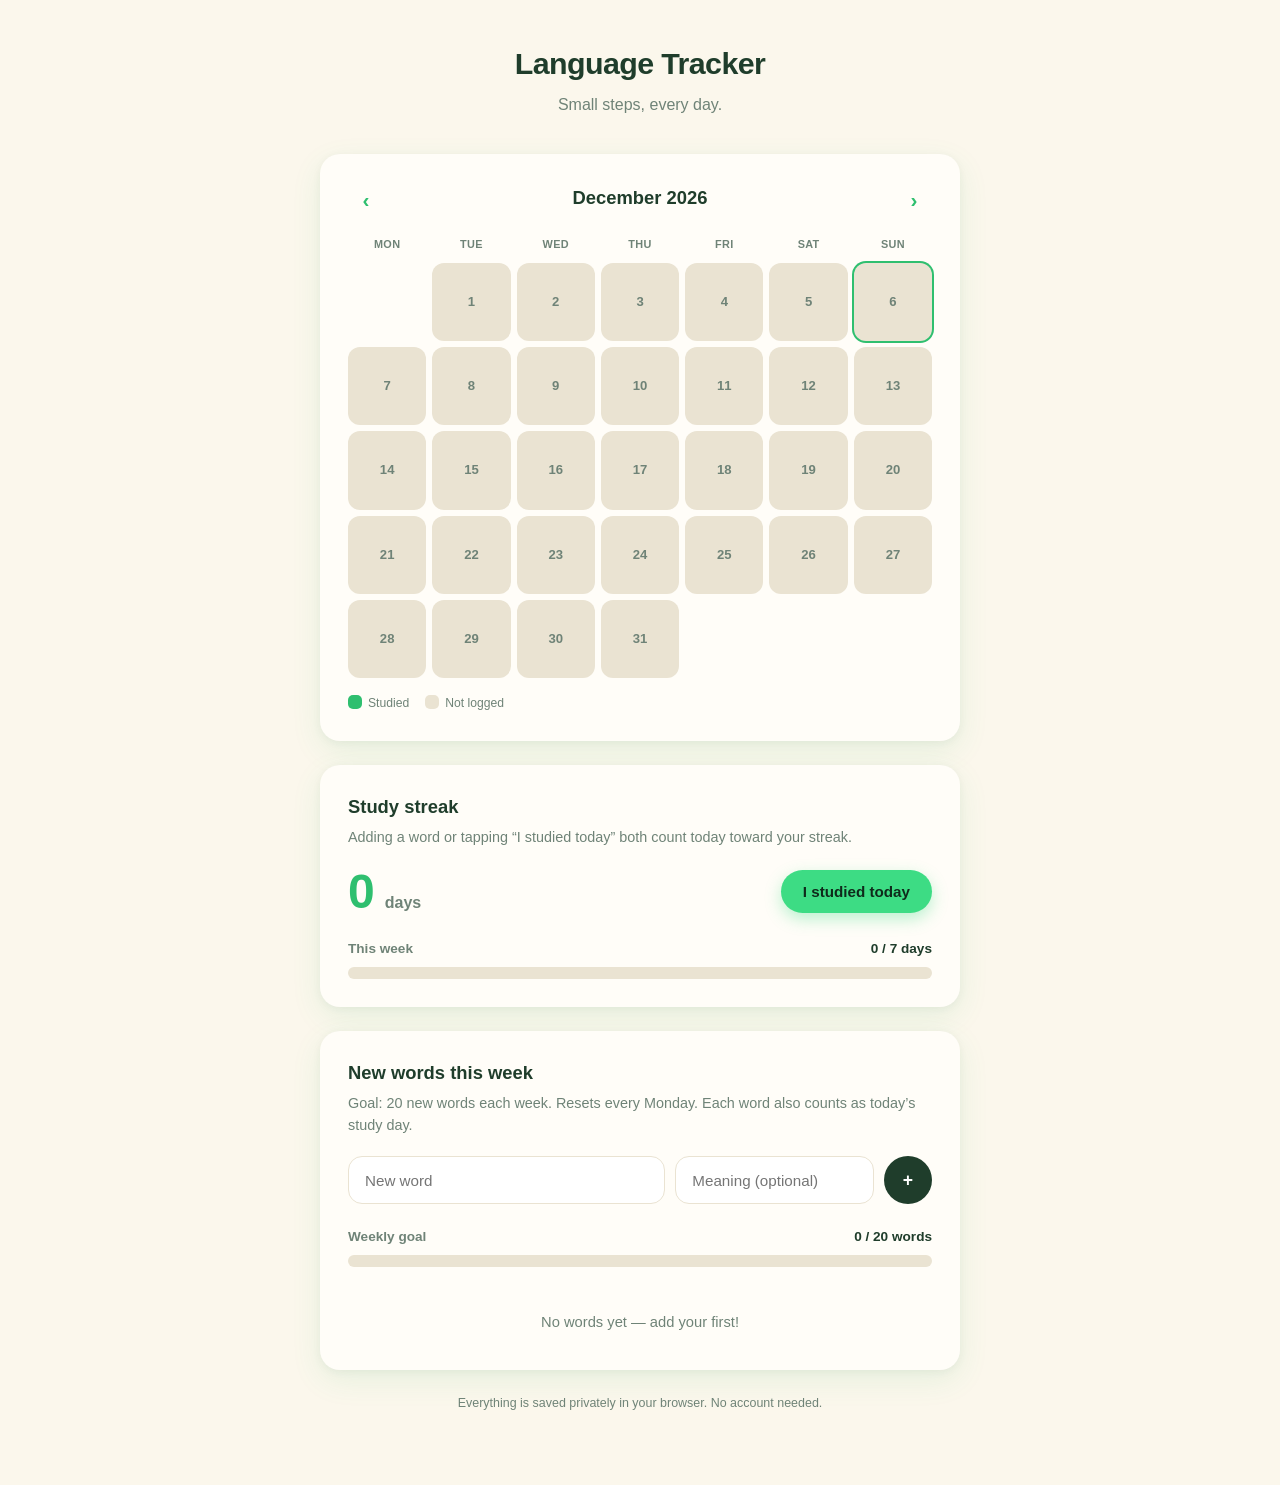
==== commit 2c365a01: "Count logged words as study days; derive streak from study-day set Adopt the recommended model: a lo" ====
--- a/index.html
+++ b/index.html
@@ -410,7 +410,7 @@
     <!-- Streak -->
     <section class="card">
       <h2>Study streak</h2>
-      <p class="sub">Tap “I studied today” to count today — adding words doesn’t count toward your streak.</p>
+      <p class="sub">Adding a word or tapping “I studied today” both count today toward your streak.</p>
       <div class="streak-row">
         <div class="streak-figure">
           <span class="streak-number" id="streak-number">0</span>
@@ -430,7 +430,7 @@
     <!-- Words -->
     <section class="card">
       <h2>New words this week</h2>
-      <p class="sub">Goal: 20 new words each week. Resets every Monday. Counts toward your weekly goal, not your streak.</p>
+      <p class="sub">Goal: 20 new words each week. Resets every Monday. Each word also counts as today’s study day.</p>
       <form class="word-form" id="word-form">
         <input type="text" id="word-input" placeholder="New word" autocomplete="off" />
         <input type="text" id="meaning-input" placeholder="Meaning (optional)" autocomplete="off" />
@@ -541,16 +541,32 @@
     })();
 
     /* ---------- derived values ---------- */
+    // The set of days that count as "studied": explicit "I studied today" days
+    // plus any day a word was logged (a logged word is a study session). This is
+    // the single source of truth for the streak and the calendar, so past word
+    // entries count automatically — no migration needed. Keyed YYYY-MM-DD (local).
+    function studyDaySet() {
+      var set = {};
+      state.studyDates.forEach(function (d) { set[d] = true; });
+      state.words.forEach(function (w) { set[dateStr(new Date(w.addedAt))] = true; });
+      return set;
+    }
+
+    function shiftDay(str, delta) {
+      var d = parseDate(str);
+      d.setDate(d.getDate() + delta);
+      return dateStr(d);
+    }
+
     function studiedToday() {
-      return state.lastStudyDate === todayStr();
+      return !!studyDaySet()[todayStr()];
     }
 
     function weekStudyDays() {
-      var seen = {};
-      state.studyDates.forEach(function (d) {
-        if (isThisWeek(d)) seen[d] = true;
-      });
-      return Object.keys(seen).length;
+      var set = studyDaySet();
+      var count = 0;
+      Object.keys(set).forEach(function (d) { if (isThisWeek(d)) count++; });
+      return count;
     }
 
     function weekWordCount() {
@@ -560,22 +576,16 @@
     }
 
     /* ---------- actions ---------- */
+    // Records today as a study day for days you studied without adding a word.
+    // The streak itself is derived from studyDaySet(), so this just marks the day.
     function markStudiedToday() {
       var today = todayStr();
-      if (state.lastStudyDate === today) return; // already marked
-
-      if (state.lastStudyDate && dayDiff(today, state.lastStudyDate) === 1) {
-        state.streak += 1; // consecutive day
-      } else {
-        state.streak = 1; // first day or streak broken
-      }
-      state.lastStudyDate = today;
       if (state.studyDates.indexOf(today) === -1) {
         state.studyDates.push(today);
-      }
-      // Keep studyDates from growing forever: retain only the last ~120 days.
-      if (state.studyDates.length > 200) {
-        state.studyDates = state.studyDates.slice(-200);
+        // Keep studyDates from growing forever: retain only the most recent entries.
+        if (state.studyDates.length > 200) {
+          state.studyDates = state.studyDates.slice(-200);
+        }
       }
       save();
       render();
@@ -599,15 +609,24 @@
       render();
     }
 
-    /* ---------- streak-break reconciliation ----------
-       If the user opens the app after missing a day, the displayed streak
-       should reflect reality: a streak only counts if today or yesterday
-       was studied. Otherwise it has lapsed and reads as 0 until they log again. */
+    /* ---------- streak from study days ----------
+       Counts the consecutive run of study days ending today (or yesterday, so a
+       streak stays alive until a full day is missed). Derived live from
+       studyDaySet(), so logging a word yesterday makes today's streak read
+       correctly and a missed day resets it to 0 automatically. */
     function displayStreak() {
-      if (!state.lastStudyDate) return 0;
-      var gap = dayDiff(todayStr(), state.lastStudyDate);
-      if (gap <= 1) return state.streak; // today or yesterday
-      return 0; // lapsed
+      var set = studyDaySet();
+      var cursor = todayStr();
+      if (!set[cursor]) {
+        cursor = shiftDay(cursor, -1); // allow the streak to anchor on yesterday
+        if (!set[cursor]) return 0;    // lapsed: neither today nor yesterday
+      }
+      var count = 0;
+      while (set[cursor]) {
+        count++;
+        cursor = shiftDay(cursor, -1);
+      }
+      return count;
     }
 
     /* ---------- render ---------- */
@@ -629,14 +648,13 @@
       "July", "August", "September", "October", "November", "December"];
     var DOW = ["Mon", "Tue", "Wed", "Thu", "Fri", "Sat", "Sun"]; // Monday-start
 
-    // Build the month grid from the same studyDates that drive the streak.
+    // Build the month grid from the same study-day set that drives the streak.
     function renderCalendar() {
       var year = calMonth.getFullYear();
       var month = calMonth.getMonth();
       el.calTitle.textContent = MONTH_NAMES[month] + " " + year;
 
-      var logged = {};
-      state.studyDates.forEach(function (d) { logged[d] = true; });
+      var logged = studyDaySet();
 
       var today = todayStr();
       el.calGrid.innerHTML = "";
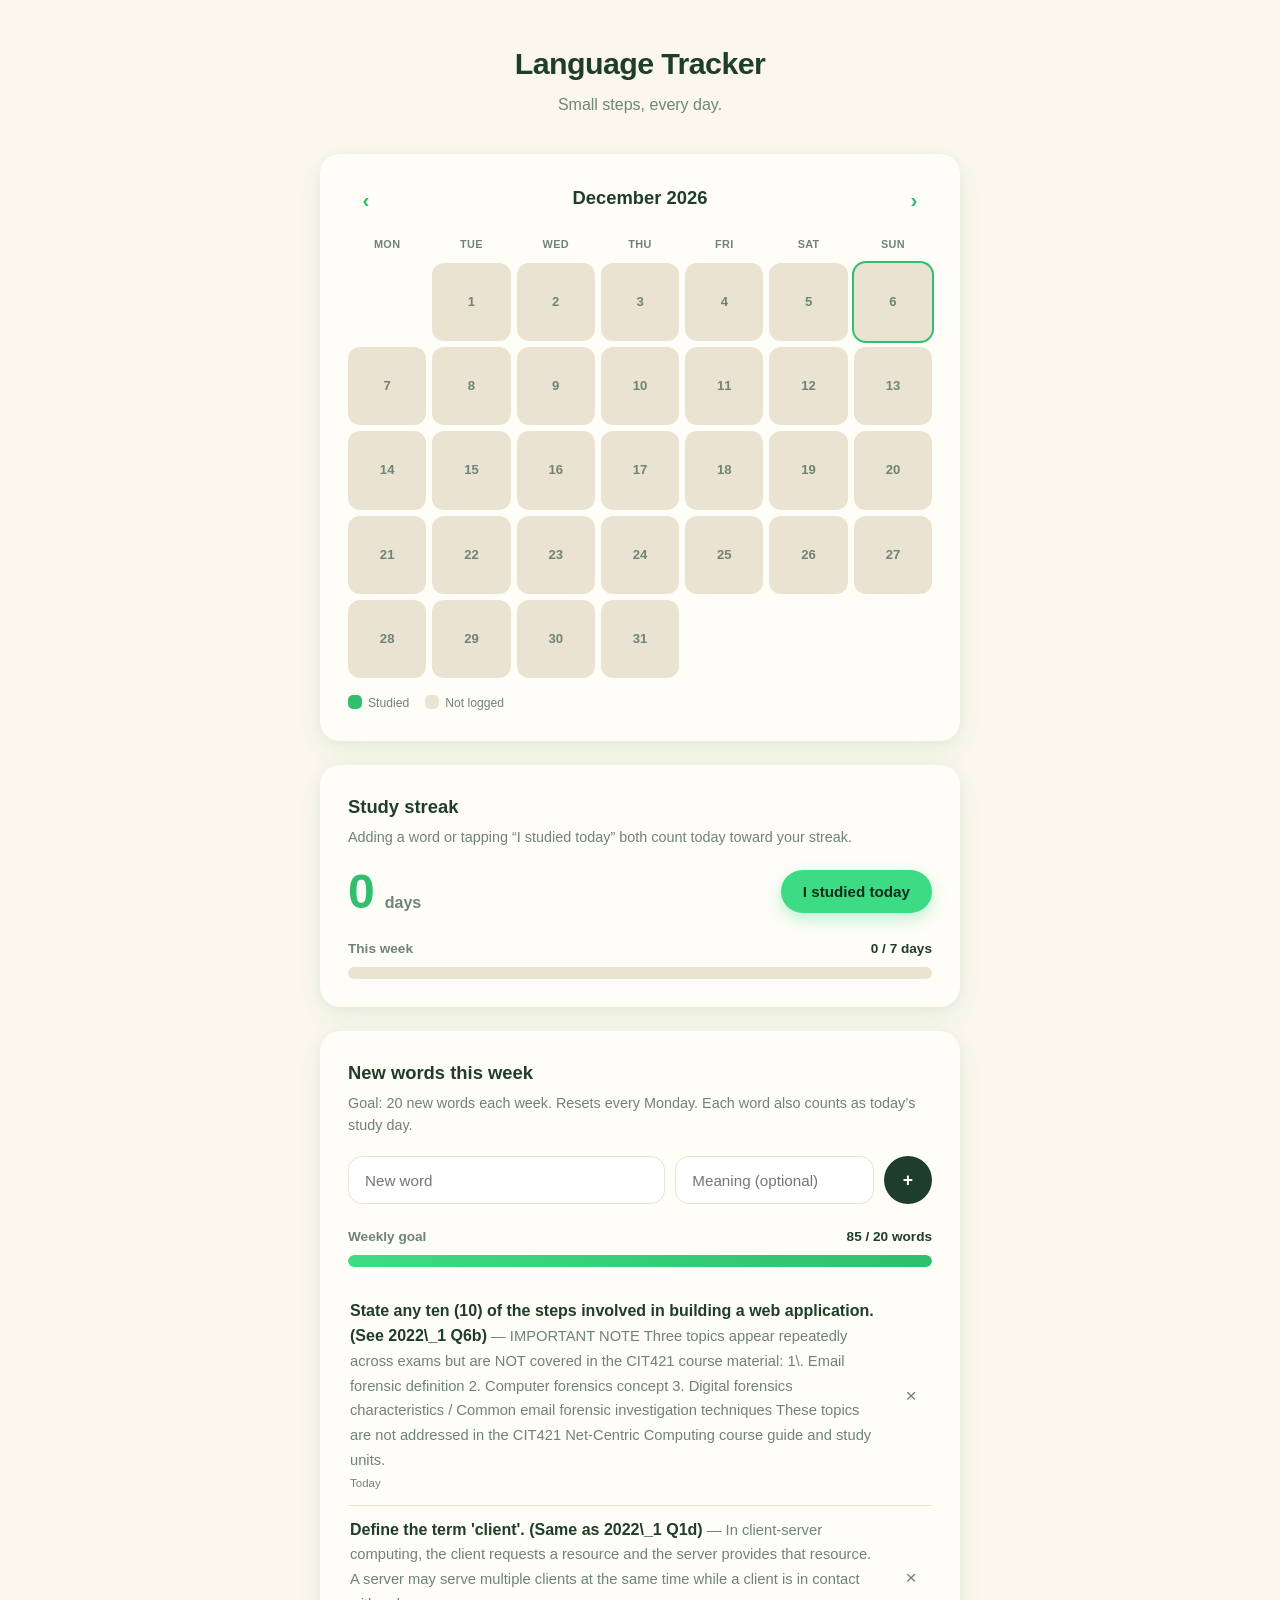
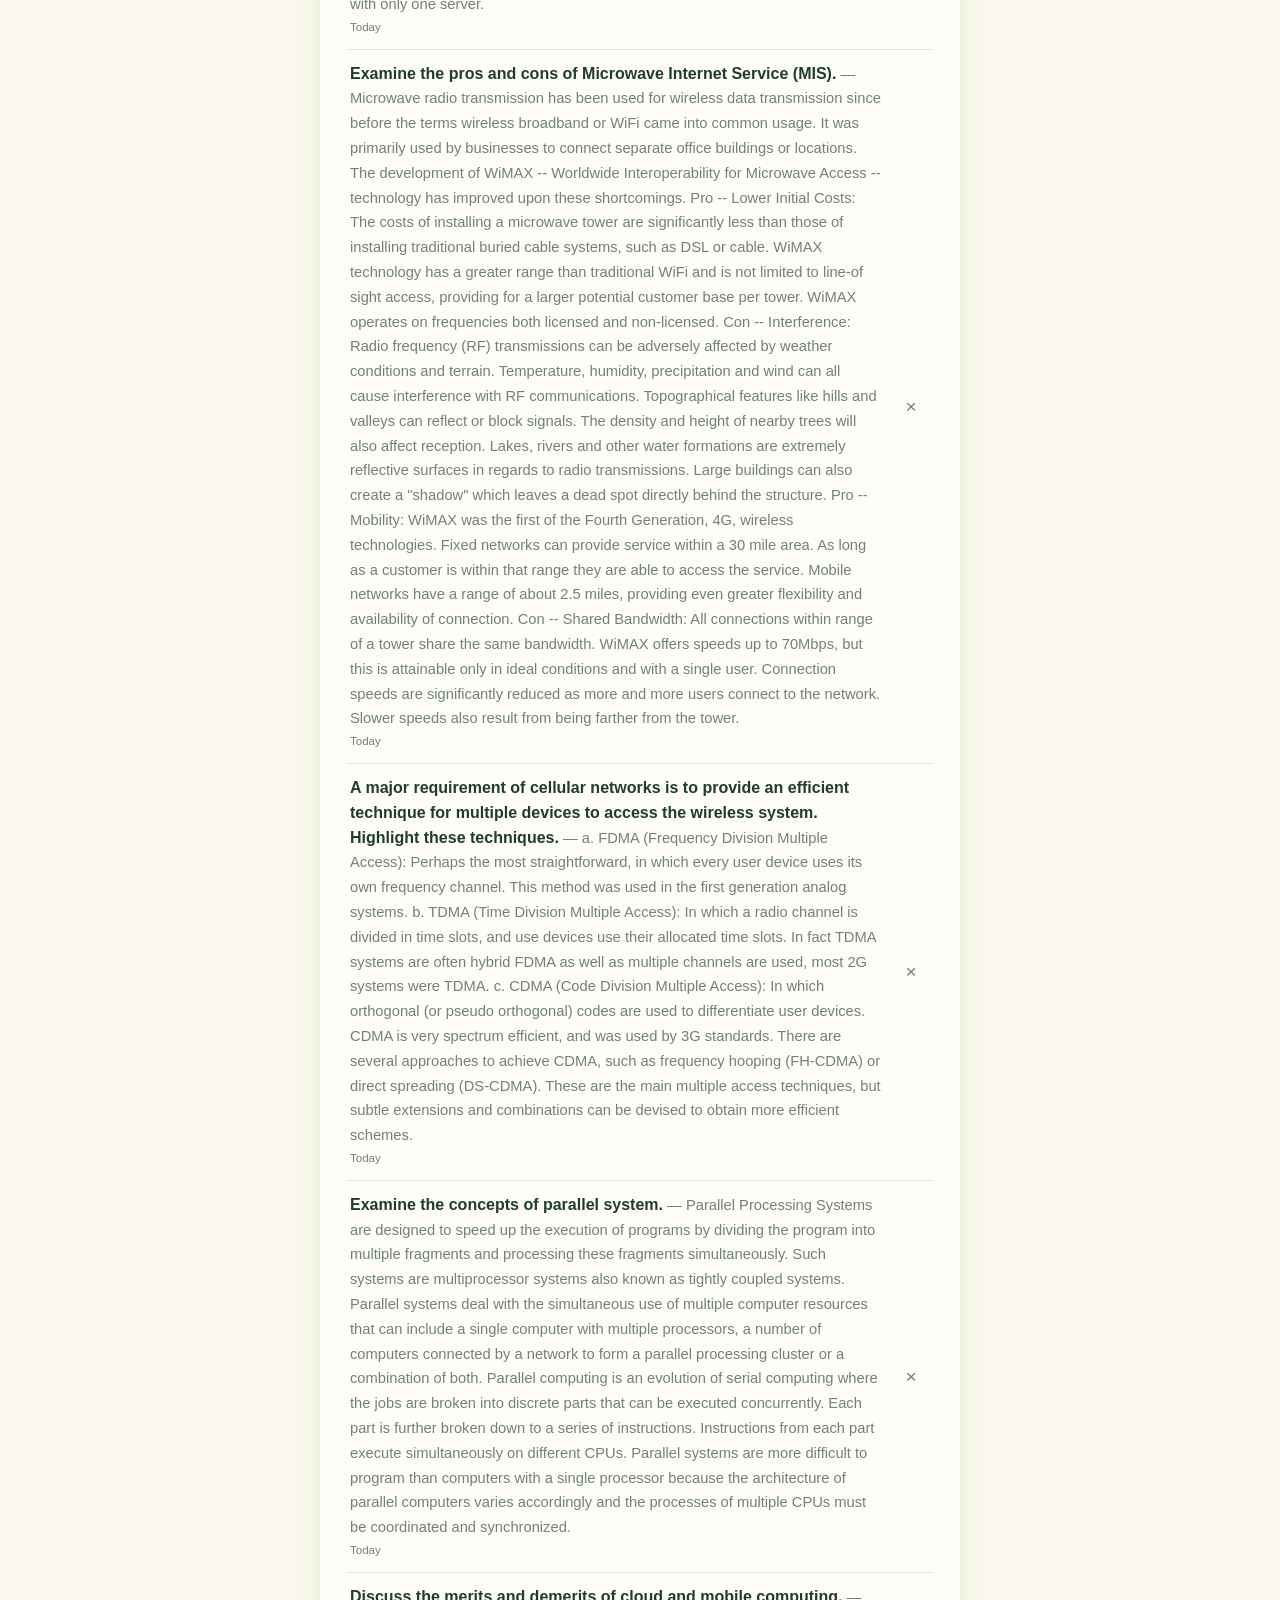
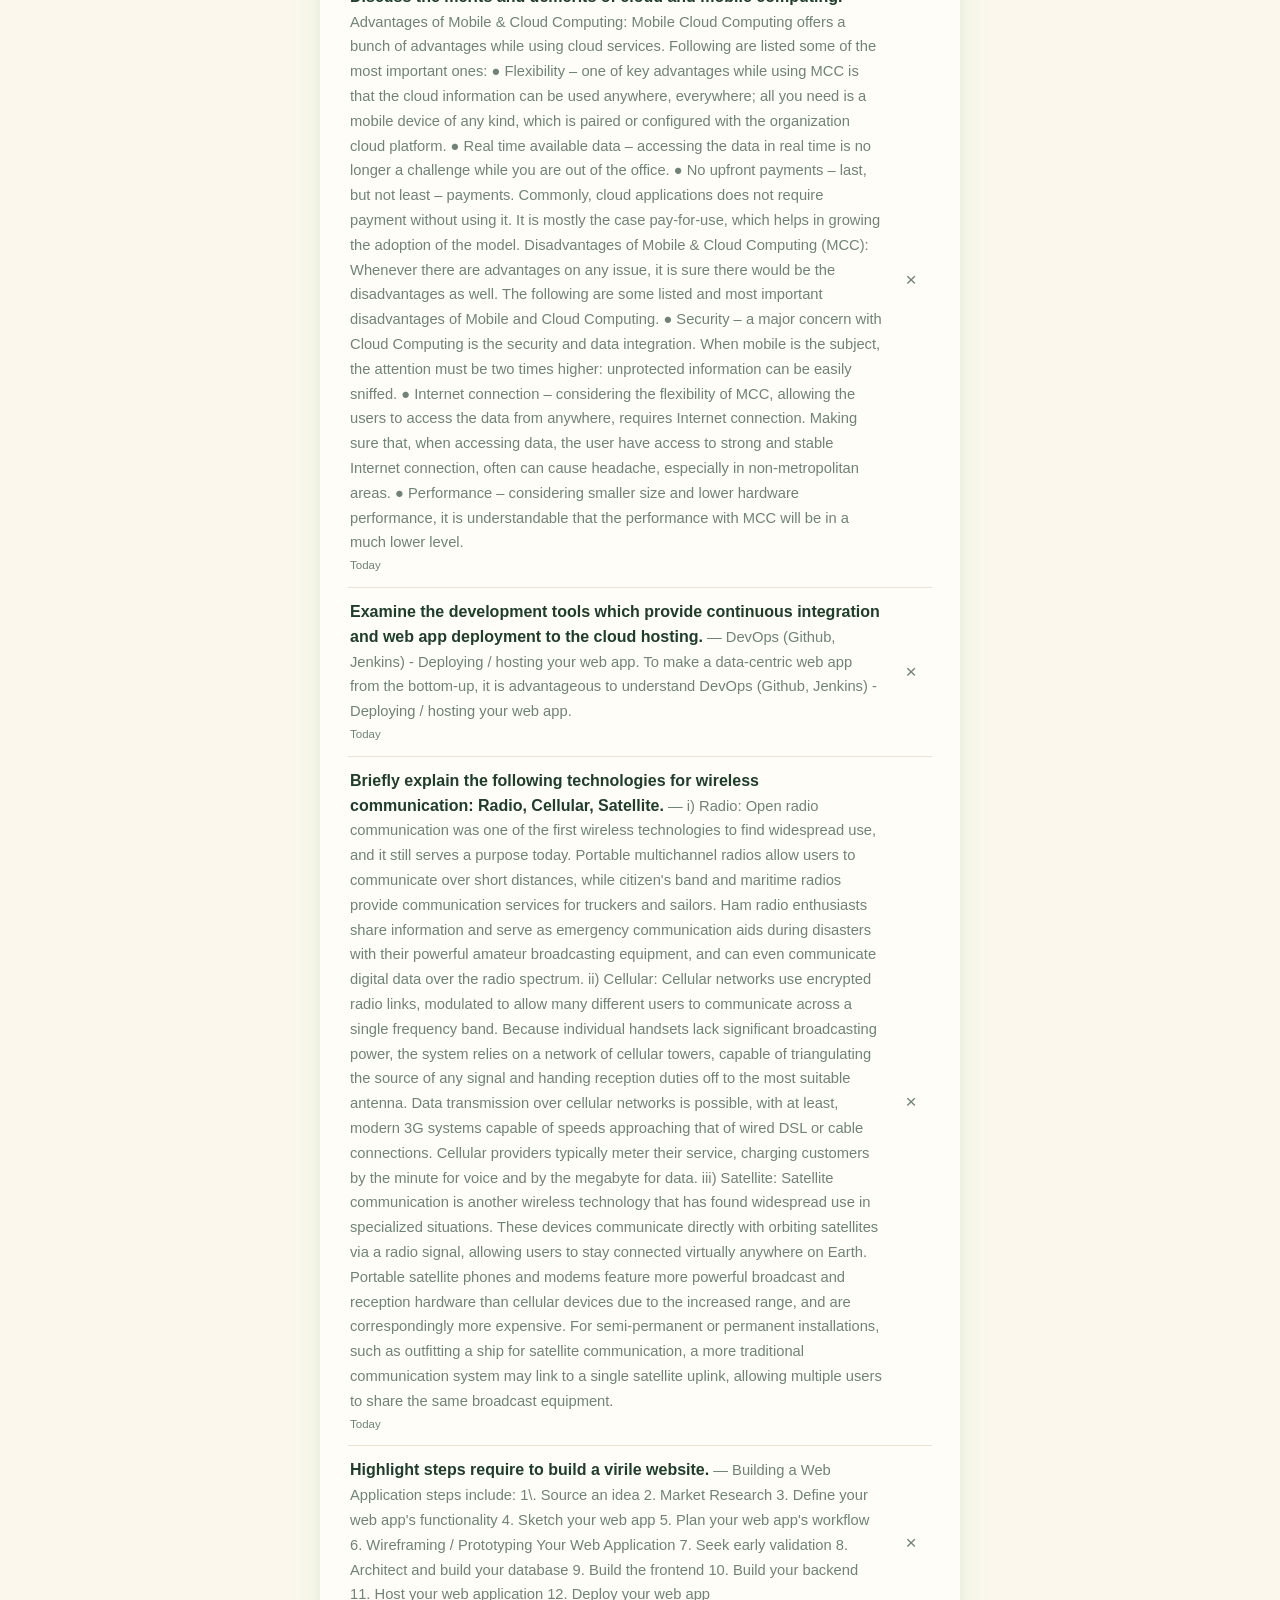
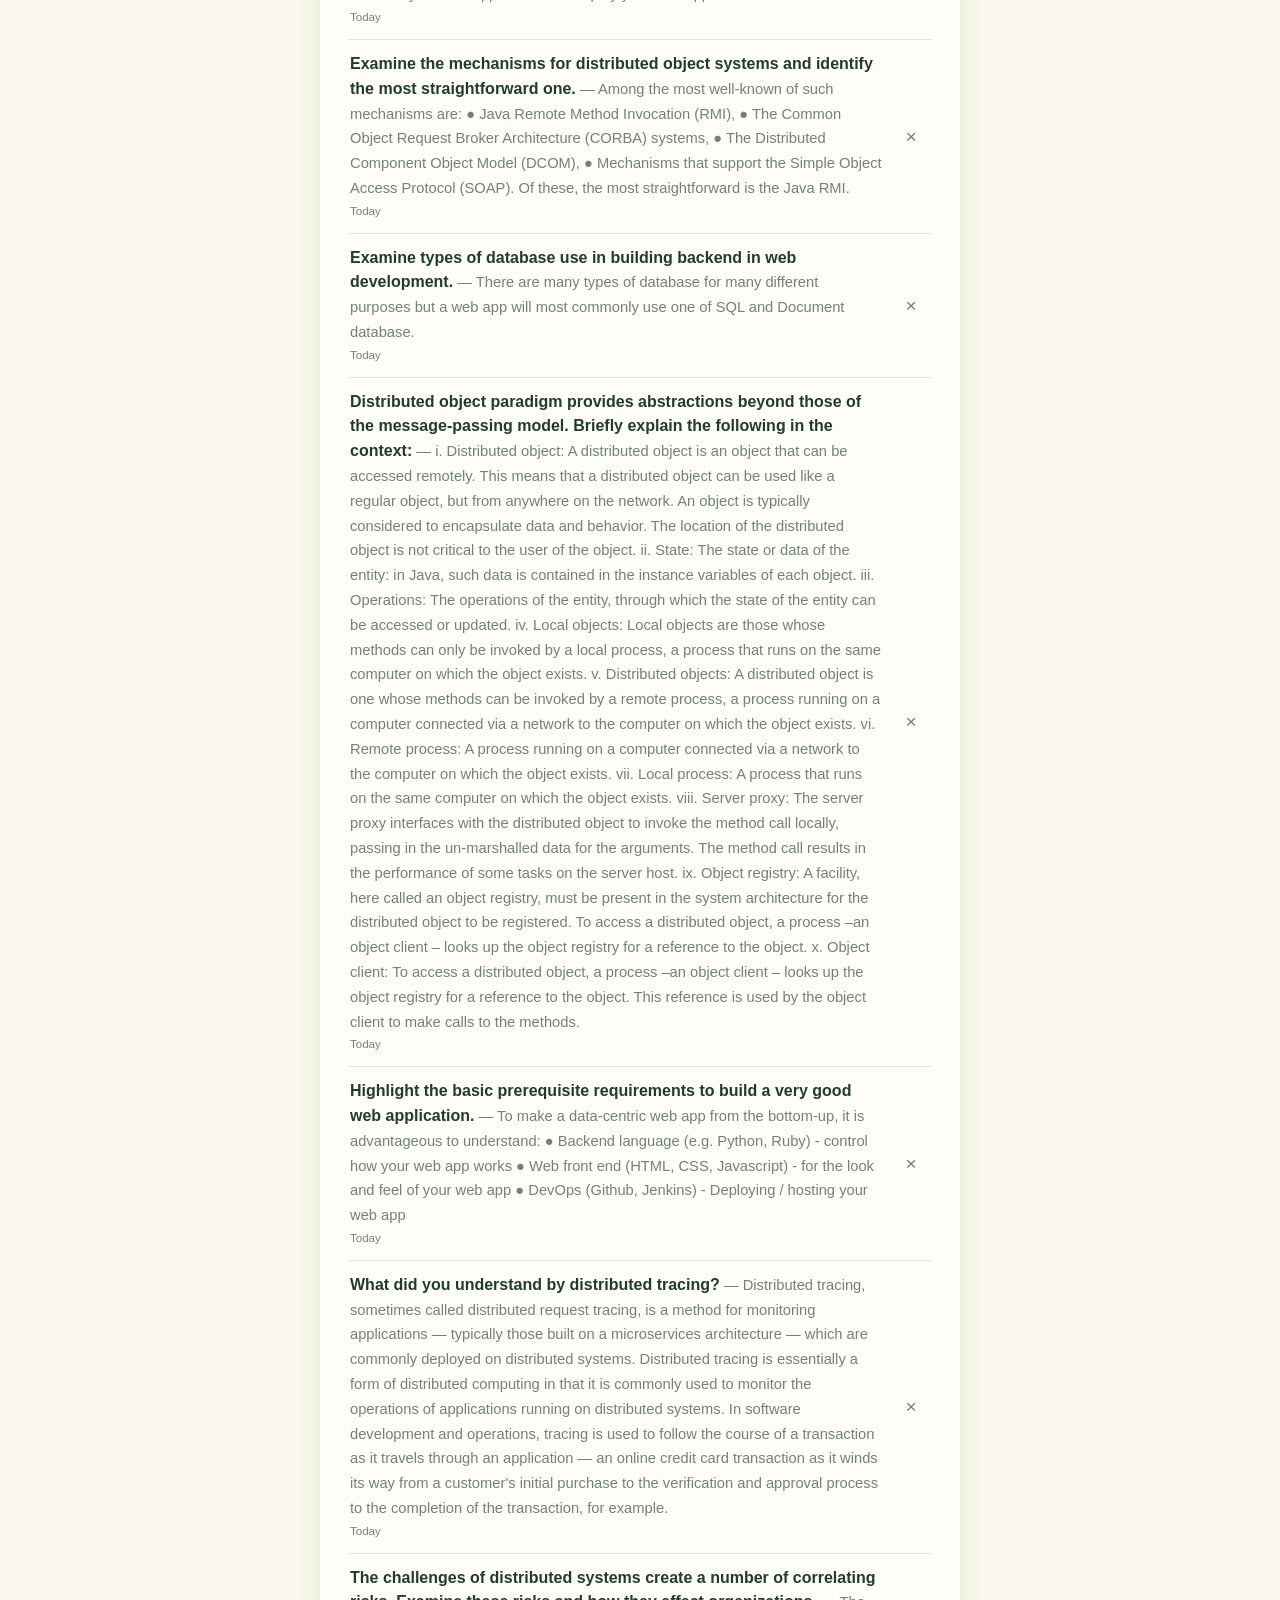
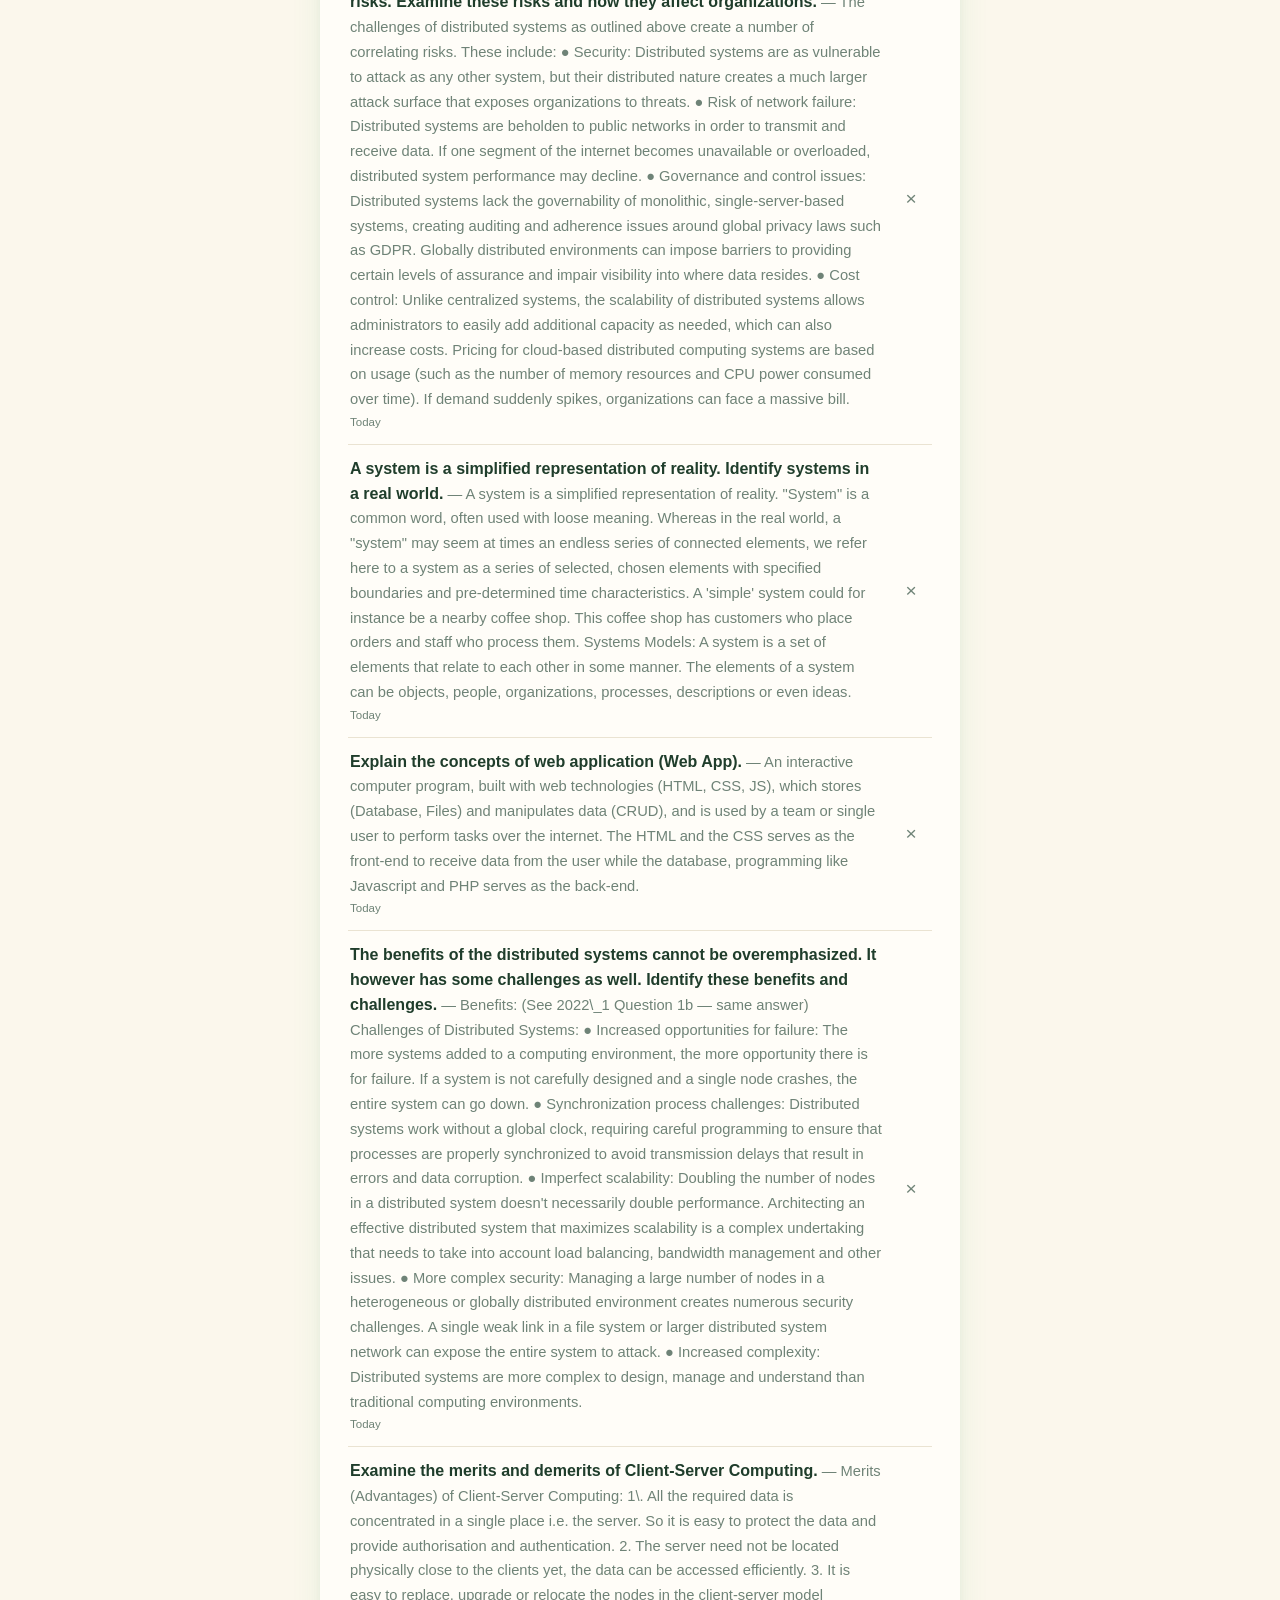
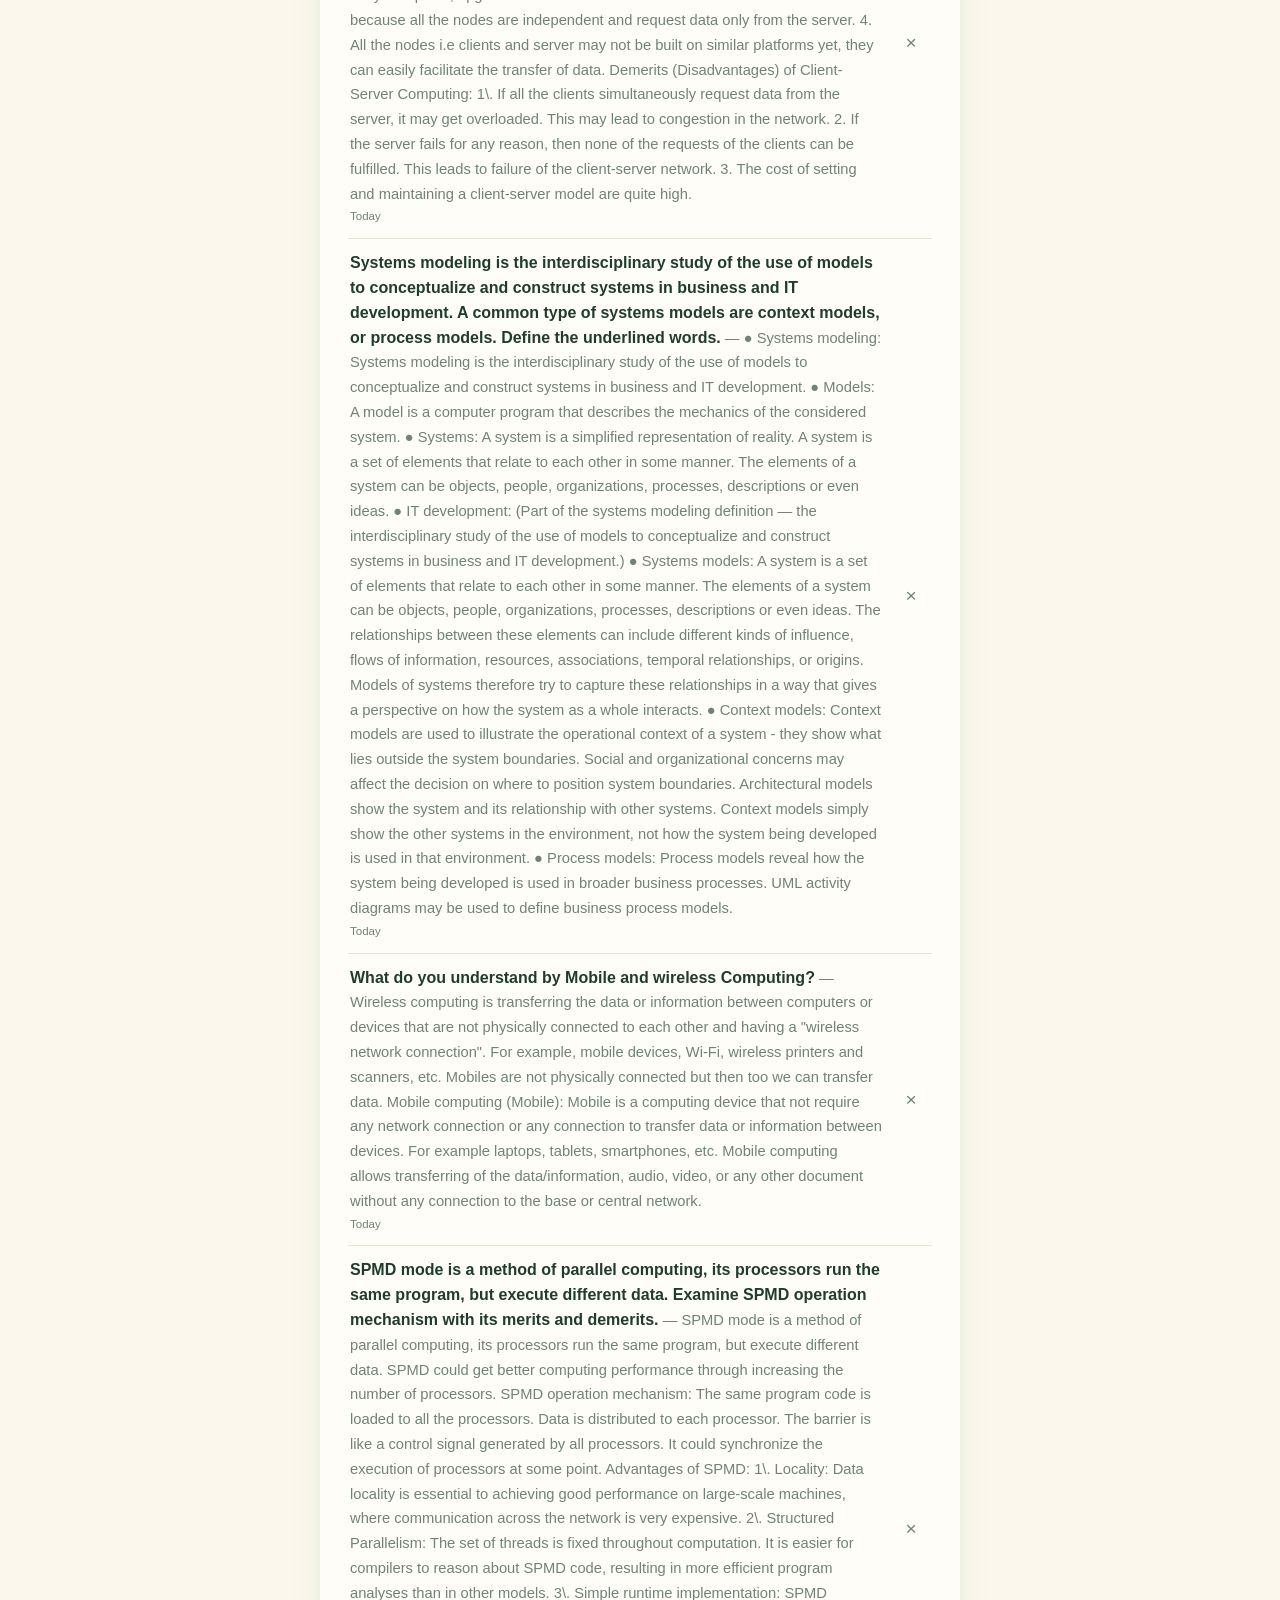
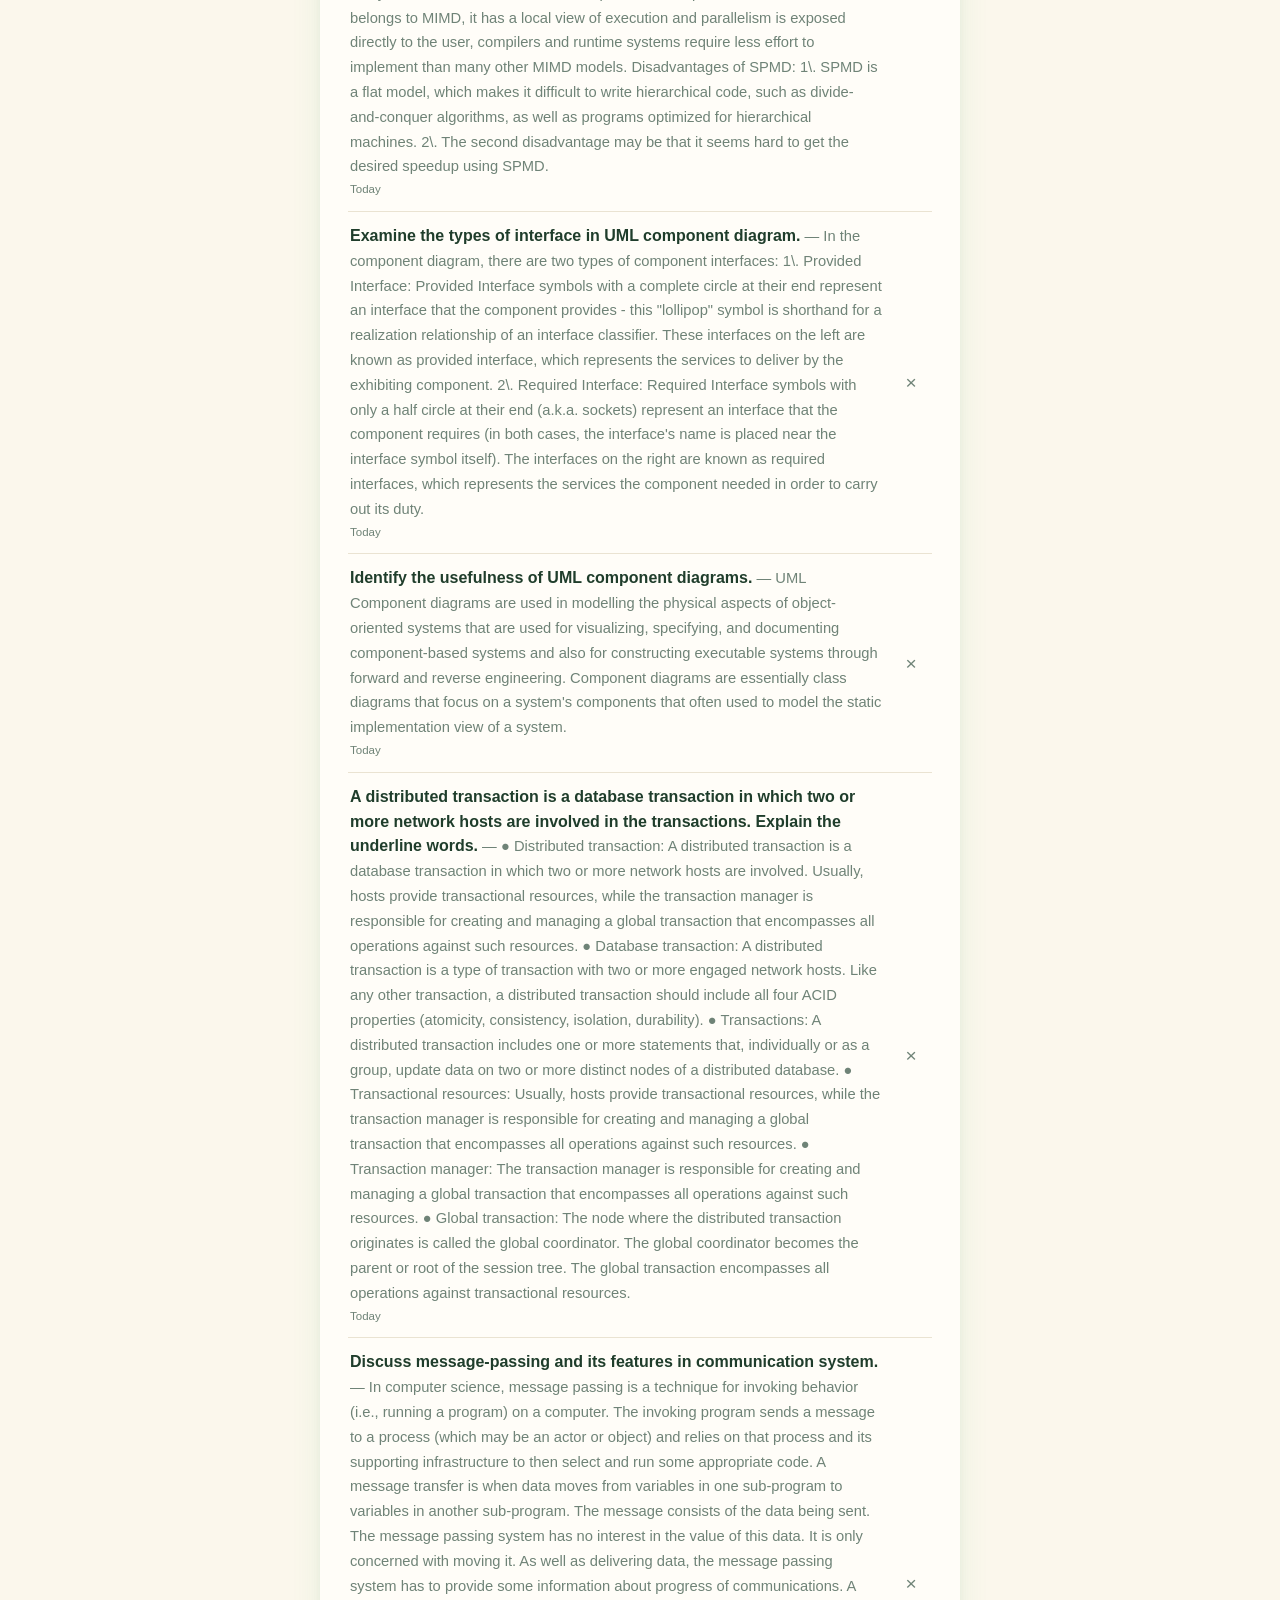
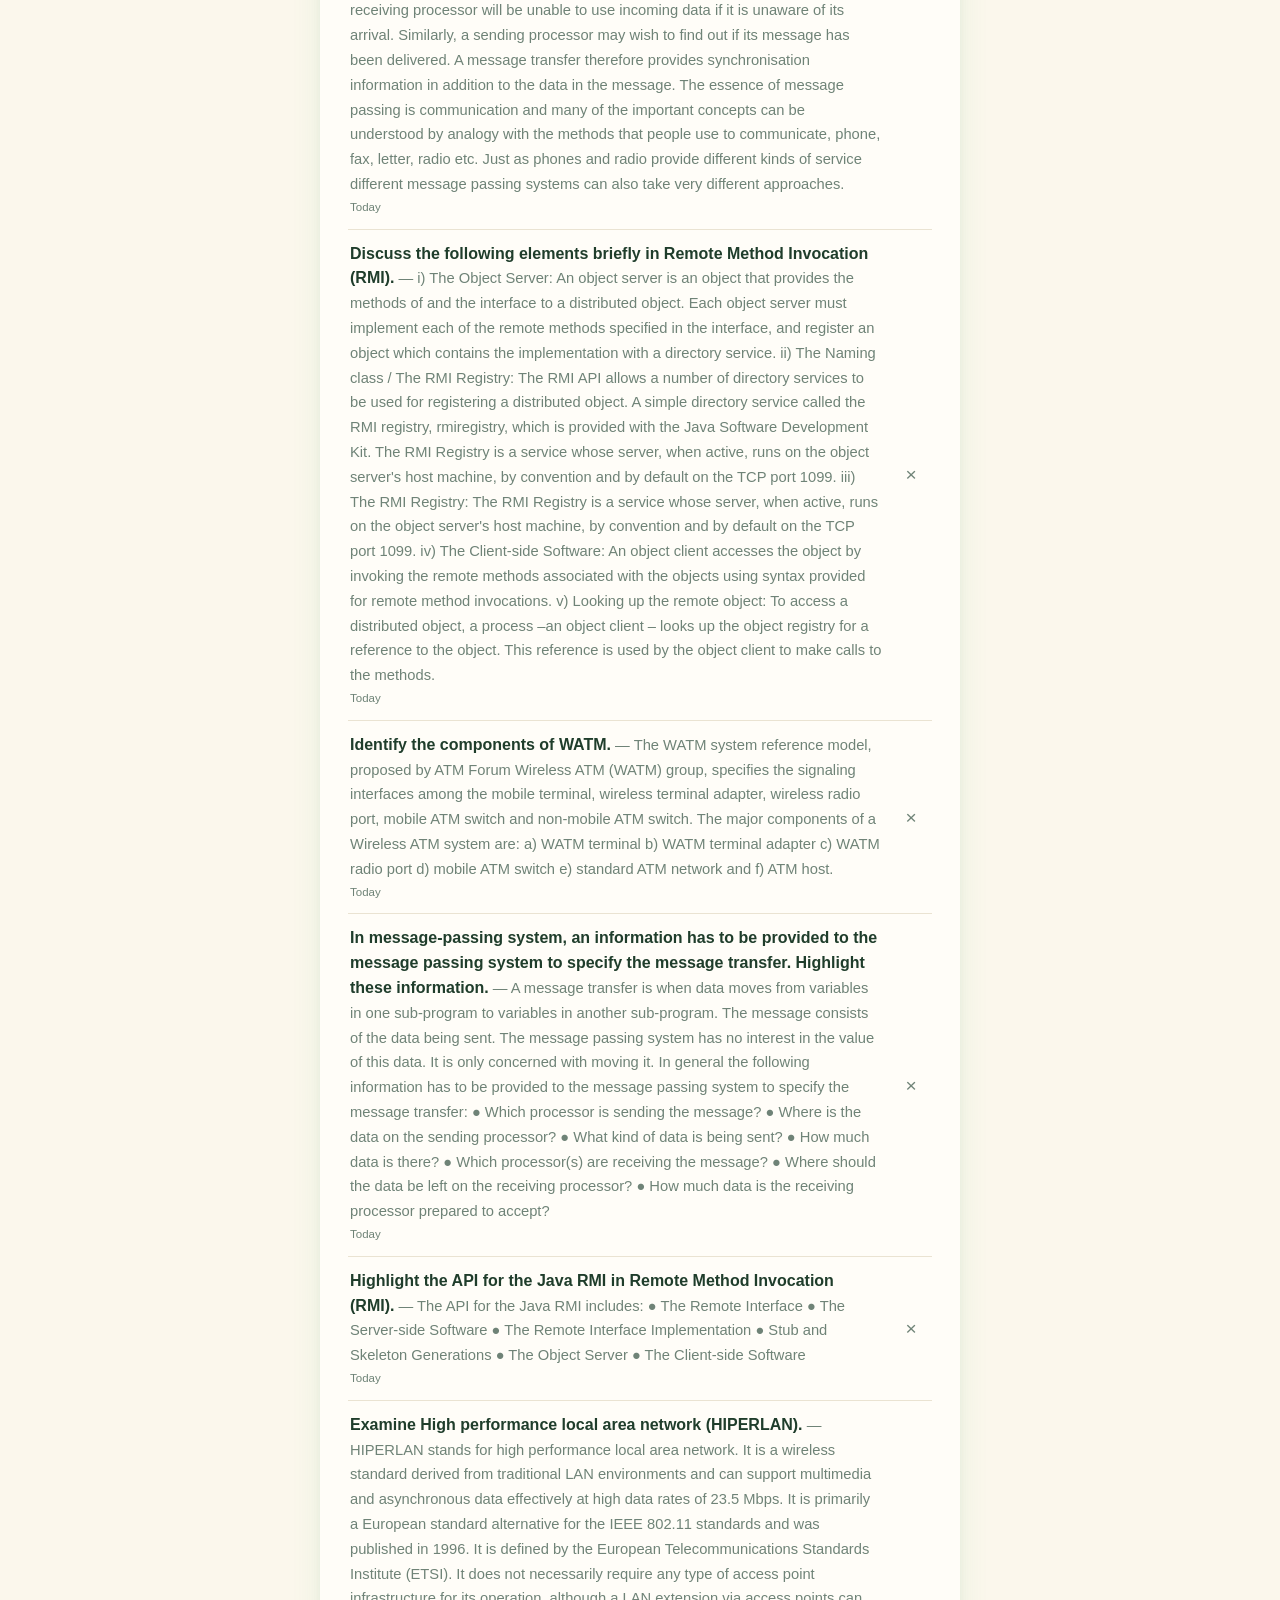
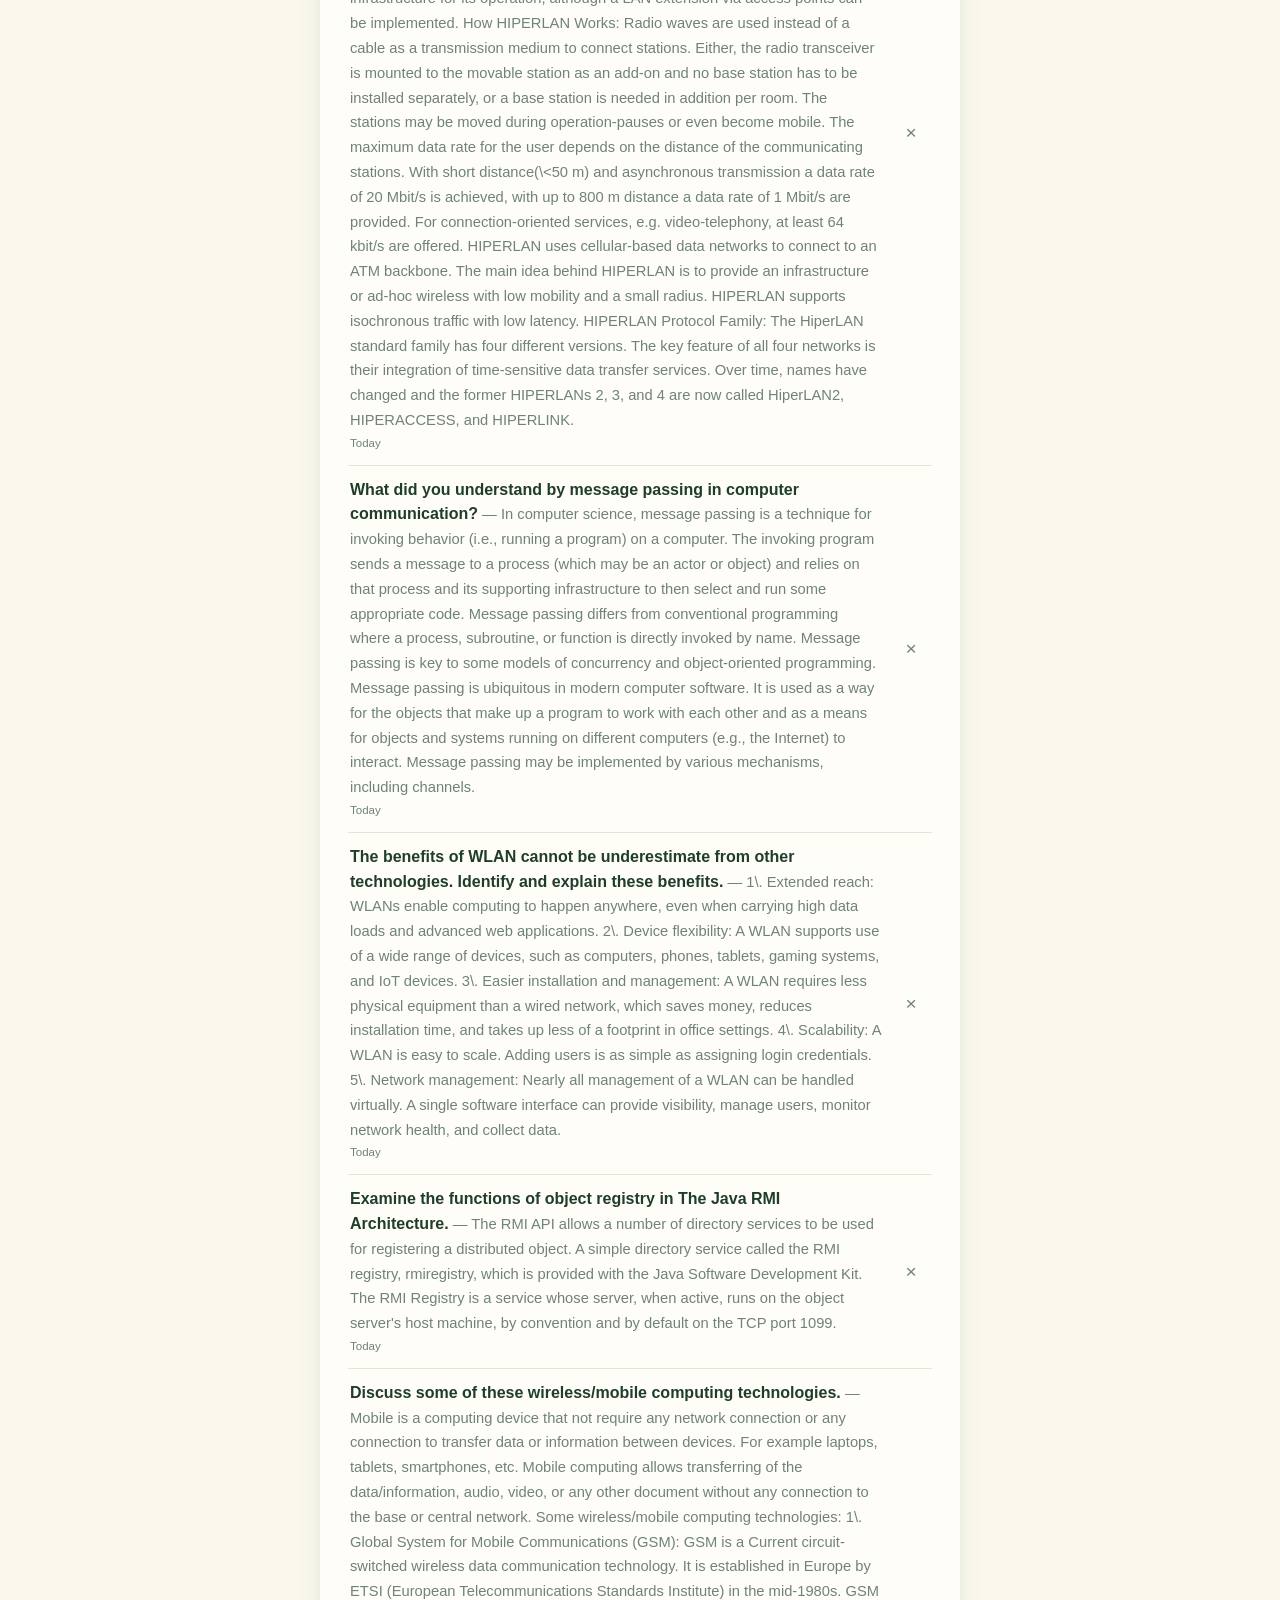
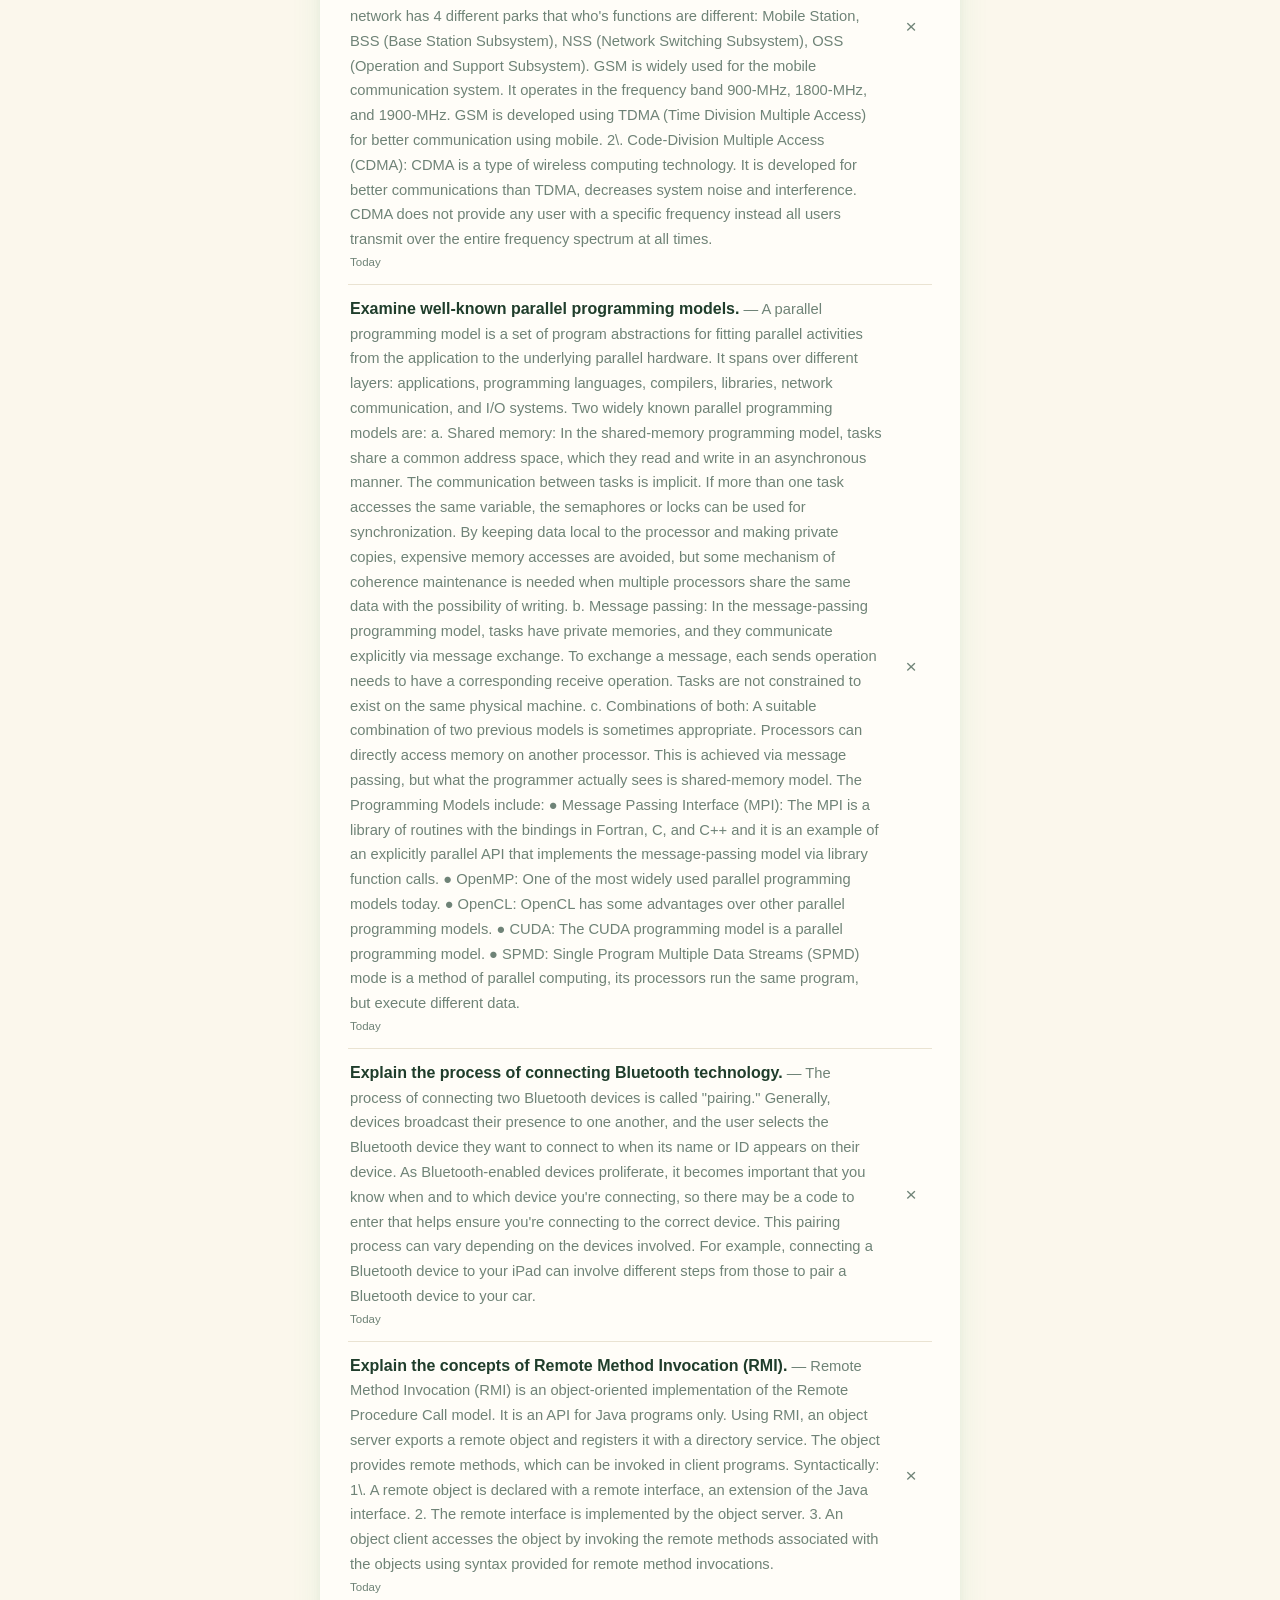
==== commit 62872b8a: "Import CIT421 past-exam Q&A into the word list (streak-safe, one-time) Bake 85 deduped question->ans" ====
--- a/index.html
+++ b/index.html
@@ -457,6 +457,10 @@
     var WEEKLY_WORD_GOAL = 20;
     var WEEK_DAYS = 7;
 
+    /* ---------- baked-in study set (CIT421 Net-Centric Computing past-exam Q&A) ----------
+       Imported once into the word list as reference entries; see importWordSet(). */
+    var CIT421_WORDS = /*__CIT421_SEED__*/[{"text":"In the context of communication, define mobile computing.","meaning":"Mobile computing is a human–computer interaction in which a computer could be in motion during normal usage."},{"text":"Briefly explain the benefits of distributed systems.","meaning":"Distributed systems offer a number of advantages over monolithic, or single, systems, including:\n● Greater flexibility: It is easier to add computing power as the need for services grows. In most cases today, you can add servers to a distributed system on the fly.\n● Reliability: A well-designed distributed system can withstand failures in one or more of its nodes without severely impacting performance. In a monolithic system, the entire application goes down if the server goes down.\n● Enhanced speed: Heavy traffic can bog down single servers when traffic gets heavy, impacting performance for everyone. The scalability of distributed databases and other distributed systems makes them easier to maintain and also sustain high-performance levels.\n● Geo-distribution: Distributed content delivery is both intuitive for any internet user, and vital for global organizations."},{"text":"Describe the various Architectural Models of Distributed Computing.","meaning":"Distributed computing, virtualization, service orientation, and Web 2.0 form the core technologies enabling the provisioning of cloud services from anywhere on the globe.\nWeb 2.0 technologies constitute the interface through which cloud computing services are delivered, managed, and provisioned. Besides the interaction with rich interfaces through the Web browser, Web services have become the primary access point to cloud computing systems from a programmatic standpoint.\nService Orientation: Service orientation is the underlying paradigm that defines the architecture of a cloud computing system. Cloud computing is often summarized with the acronym XaaS meaning, Everything-as-a-Service—that clearly underlines the central role of service orientation.\n● Infrastructure-as-a-Service solutions provide the capabilities to add and remove resources, but it is up to those who deploy systems on this scalable infrastructure to make use of such opportunities with wisdom and effectiveness.\n● Platform-as-a-Service solutions embed into their core offering algorithms and rules that control the provisioning process and the lease of resources. These can be either completely transparent to developers or subject to fine control.\nVirtualization: Virtualization is another element that plays a fundamental role in cloud computing. This technology is a core feature of the infrastructure used by cloud providers. Virtualization concept is more than 40 years old but cloud computing introduces new challenges, especially in the management of virtual environments, whether they are abstractions of virtual hardware or a runtime environment.\nThere are many models and architectures of distributed systems in use today. Client-server systems, the most traditional and simple type of distributed system, involve a multitude of networked computers that interact with a central server for data storage, processing or other common goal. Cell phone networks are an advanced type of distributed system that share workloads among handsets, switching systems and internet-based devices. Peer-to-peer networks, in which workloads are distributed among hundreds or thousands of computers all running the same software, are another example of a distributed system architecture. The most common forms of distributed systems in the enterprise today are those that operate over the web, handing off workloads to dozens of cloud-based virtual server instances that are created as needed, then terminated when the task is complete."},{"text":"Define the term 'client'.","meaning":"In client-server computing, the client requests a resource and the server provides that resource. A server may serve multiple clients at the same time while a client is in contact with only one server.\n(Also, in the context of distributed transactions): A node that references information in a database belonging to a different node."},{"text":"Enumerate any seven (7) purpose(s) for rendering a program evaluation.","meaning":"The purpose of Programming Evaluation includes:\n1\\. Demonstrate program effectiveness to funders 2. Improve the implementation and effectiveness of programs 3. Better manage limited resources 4. Document program accomplishments 5. Justify current program funding 6. Support the need for increased levels of funding 7. Satisfy ethical responsibility to clients to demonstrate positive and negative effects of\nprogram participation. 8. Document program development and activities to help ensure successful replication"},{"text":"Define the term 'Email forensic'.","meaning":"(Note: The term 'Email forensic' is not defined in the CIT421 course material.)"},{"text":"Explain the concept of computer forensics.","meaning":"(Note: The concept of computer forensics is not covered in the CIT421 course material.)"},{"text":"State the characteristics of digital forensics.","meaning":"(Note: The characteristics of digital forensics are not covered in the CIT421 course material.)"},{"text":"Explain the concept of distributed systems with examples of its application areas.","meaning":"A Distributed system is a computing environment in which various components are spread across multiple computers (or other computing devices) on a network. These devices split up the work, coordinating their efforts to complete the job more efficiently than if a single device had been responsible for the task. Distributed systems reduce the risks involved with having a single point of failure, bolstering reliability and fault tolerance.\nExamples of application areas:\nClient-server systems, the most traditional and simple type of distributed system, involve a multitude of networked computers that interact with a central server for data storage, processing or other common goal. Cell phone networks are an advanced type of distributed system that share workloads among handsets, switching systems and internet-based devices. Peer-to-peer networks, in which workloads are distributed among hundreds or thousands of computers all running the same software, are another example of a distributed system architecture. According to Tanenbaum, a distributed system is a set of independent computers that appear to the user like a single one. MIMD computers and workstations connected through LAN and WAN are examples of distributed systems."},{"text":"Enumerate three (3) advantages and disadvantages each of client server computing.","meaning":"Advantages of Client-Server Computing:\n1\\. All the required data is concentrated in a single place i.e. the server. So it is easy to\nprotect the data and provide authorisation and authentication.\n2\\. The server need not be located physically close to the clients yet, the data can be\naccessed efficiently.\n3\\. It is easy to replace, upgrade or relocate the nodes in the client-server model because\nall the nodes are independent and request data only from the server.\nDisadvantages of Client Server Computing:\n1\\. If all the clients simultaneously request data from the server, it may get overloaded. This\nmay lead to congestion in the network.\n2\\. If the server fails for any reason, then none of the requests of the clients can be fulfilled.\nThis leads to failure of the client-server network.\n3\\. The cost of setting and maintaining a client-server model are quite high."},{"text":"Briefly discuss the concept of Client Server category of networks.","meaning":"There are two configurations of networks: Client-Server and Peer-to-Peer networks. In client server, the client requests resources while the server serves same. In client-server computing, the client requests a resource and the server provides that resource. A server may serve multiple clients at the same time while a client is in contact with only one server. Both the client and server usually communicate via a computer network, but sometimes they may reside in the same system."},{"text":"Outline any three (3) risks of distributed systems.","meaning":"The challenges of distributed systems as outlined above create a number of correlating risks. These include:\n1\\. Security: Distributed systems are as vulnerable to attack as any other system, but their distributed nature creates a much larger attack surface that exposes organizations to threats.\n2\\. Risk of network failure: Distributed systems are beholden to public networks in order to\ntransmit and receive data. If one segment of the internet becomes unavailable or overloaded, distributed system performance may decline.\n3\\. Governance and control issues: Distributed systems lack the governability of\nmonolithic, single-server-based systems, creating auditing and adherence issues around global privacy laws such as GDPR. Globally distributed environments can impose barriers to providing certain levels of assurance and impair visibility into where data resides.\n4\\. Cost control: Unlike centralized systems, the scalability of distributed systems allows\nadministrators to easily add additional capacity as needed, which can also increase costs. Pricing for cloud-based distributed computing systems are based on usage (such as the number of memory resources and CPU power consumed over time). If demand suddenly spikes, organizations can face a massive bill."},{"text":"List any six (6) tools/techniques used for securing networks.","meaning":"1\\. Access control 2. Anti-malware software 3. Anomaly detection 4. Application security 5. Data Loss Prevention (DLP) 6. Email security 7. Endpoint security 8. Firewalls 9. Intrusion prevention systems 10. Network segmentation 11. Security information and event management (SIEM) 12. Virtual private network (VPN) 13. Web security 14. Wireless security"},{"text":"Discuss the tools and techniques stated in question 5a.","meaning":"1\\. Access control: If threat actors cannot access your network, the amount of damage\nthey will be able to do will be extremely limited. But in addition to preventing unauthorized access, be aware that even authorized users can be potential threats. Access control allows you to increase your network security by limiting user access and resources to only the parts of the network that directly apply to individual users' responsibilities.\n2\\. Anti-malware software: Malware, in the form of viruses, trojans, worms, keyloggers, spyware, etc. are designed to spread through computer systems and infect networks. Anti-malware tools are a kind of network security software designed to identify dangerous programs and prevent them from spreading. Anti-malware and antivirus software may also be able to help resolve malware infections, minimizing the damage to the network.\n3\\. Anomaly detection: It can be difficult to identify anomalies in your network without a\nbaseline understanding of how that network should be operating. Network anomaly detection engines (ADE) allow you to analyze your network, so that when breaches occur, you will be alerted to them quickly enough to be able to respond.\n4\\. Application security: For many attackers, applications are a defensive vulnerability that\ncan be exploited. Application security helps establish security parameters for any applications that may be relevant to your network security.\n5\\. Data Loss Prevention (DLP): Often, the weakest link in network security is the human\nelement. DLP technologies and policies help protect staff and other users from misusing and possibly compromising sensitive data or allowing said data out of the network.\n6\\. Email security: As with DLP, email security is focused on shoring up human-related security weaknesses. Via phishing strategies (which are often very complex and convincing), attackers persuade email recipients to share sensitive information via desktop or mobile device, or inadvertently download malware into the targeted network. Email security helps identify dangerous emails and can also be used to block attacks and prevent the sharing of vital data.\n7\\. Endpoint security: The business world is becoming increasingly, \"bring your own device\" (BYOD), to the point where the distinction between personal and business computer devices is almost non-existent. Unfortunately, sometimes the personal devices become targets when users rely on them to access business networks. Endpoint security adds a layer of defense between remote devices and business networks.\n8\\. Firewalls: Firewalls function much like gates that can be used to secure the borders\nbetween your network and the internet. Firewalls are used to manage network traffic,\nallowing authorized traffic through while blocking access to non-authorized traffic.\n9\\. Intrusion prevention systems: Intrusion prevention systems (also called intrusion\ndetection) constantly scan and analyze network traffic/packets, so that different types of attacks can be identified and responded to quickly. These systems often keep a database of known attack methods, so as to be able to recognize threats immediately.\n10\\. Network segmentation: There are many kinds of network traffic, each associated with\ndifferent security risks. Network segmentation allows you to grant the right access to the right traffic, while restricting traffic from suspicious sources.\n11\\. Security information and event management (SIEM): Sometimes simply pulling\ntogether the right information from so many different tools and resources can be prohibitively difficult — particularly when time is an issue. SIEM tools and software give responders the data they need to act quickly.\n12\\. Virtual private network (VPN): VPN tools are used to authenticate communication\nbetween secure networks and an endpoint device. Remote-access VPNs generally use IPsec or Secure Sockets Layer (SSL) for authentication, creating an encrypted line to block other parties from eavesdropping.\n13\\. Web security: Including tools, hardware, policies and more, web security is a blanket\nterm to describe the network security measures businesses take to ensure safe web use when connected to an internal network. This helps prevent web-based threats from using browsers as access points to get into the network.\n14\\. Wireless security: Generally speaking, wireless networks are less secure than\ntraditional networks. Thus, strict wireless security measures are necessary to ensure that threat actors are not gaining access."},{"text":"State the common techniques used in email forensic investigation.","meaning":"(Note: Common techniques used in email forensic investigation are not covered in the CIT421 course material.)"},{"text":"In no particular order, state any ten (10) of the steps involved in building a web application.","meaning":"Building a Web Application steps include:\n1\\. Source an idea 2. Market Research 3. Define your web app's functionality 4. Sketch your web app 5. Plan your web app's workflow 6. Wireframing / Prototyping Your Web Application 7. Seek early validation 8. Architect and build your database 9. Build the frontend 10. Build your backend 11. Host your web application 12. Deploy your web app"},{"text":"Define the term 'Virtualization'.","meaning":"Virtualization is another element that plays a fundamental role in cloud computing. This technology is a core feature of the infrastructure used by cloud providers. Virtualization concept\nis more than 40 years old but cloud computing introduces new challenges, especially in the management of virtual environments, whether they are abstractions of virtual hardware or a runtime environment."},{"text":"What is service orientation?","meaning":"Service orientation is the underlying paradigm that defines the architecture of a cloud computing system."},{"text":"Describe two Service Orientations.","meaning":"1\\. Infrastructure-as-a-Service (IaaS): Infrastructure-as-a-Service solutions provide the\ncapabilities to add and remove resources, but it is up to those who deploy systems on this scalable infrastructure to make use of such opportunities with wisdom and effectiveness.\n2\\. Platform-as-a-Service (PaaS): Platform-as-a-Service solutions embed into their core offering algorithms and rules that control the provisioning process and the lease of resources. These can be either completely transparent to developers or subject to fine control. Integration between cloud resources and existing system deployment is another element of concern."},{"text":"Give examples of application area where Distributed System operates.","meaning":"Client-server systems, the most traditional and simple type of distributed system, involve a multitude of networked computers that interact with a central server for data storage, processing or other common goal. Cell phone networks are an advanced type of distributed system that share workloads among handsets, switching systems and internet-based devices. Peer-to-peer networks, in which workloads are distributed among hundreds or thousands of computers all running the same software, are another example of a distributed system architecture. The most common forms of distributed systems in the enterprise today are those that operate over the web, handing off workloads to dozens of cloud-based virtual server instances that are created as needed, then terminated when the task is complete."},{"text":"Enumerate the core technologies that facilitate the provisioning of cloud services worldwide.","meaning":"Distributed computing, virtualization, service orientation, and Web 2.0 form the core technologies enabling the provisioning of cloud services from anywhere on the globe.\n1g. In what ways can the Distributed transactions be in-doubt?\nDistributed transactions can become in-doubt in the following ways:\n● A server machine running Oracle Database software crashes\n● A network connection between two or more Oracle Databases involved in distributed processing is disconnected\n● An unhandled software error occurs"},{"text":"With the aid of a well labelled diagram, explain this Flynn's classification of parallel systems \"SISD\".","meaning":"Flynn has classified the computer systems based on parallelism in the instructions and in the data streams.\nSingle Instruction, Single Data stream (SISD): An SISD computing system is a uniprocessor machine capable of executing a single instruction, which operates on a single data stream. In SISD, machine instructions are processed sequentially; hence computers adopting this model are popularly called sequential computers. Most conventional computers are built using the SISD model. All the instructions and data to be processed have to be stored in primary memory. The speed of the processing element in the SISD model is limited by the rate at which the computer can transfer information internally. Dominant representative SISD systems are IBM PC, Macintosh, and workstations.\n(Refer to Figure 1.1.1: Single Instruction, Single Data stream (SISD) in the course material)"},{"text":"Outline the three (3) disadvantages, and four (4) advantages of client service computing.","meaning":"Advantages:\n1\\. All the required data is concentrated in a single place i.e. the server. So it is easy to\nprotect the data and provide authorisation and authentication.\n2\\. The server need not be located physically close to the clients yet, the data can be\naccessed efficiently. 3. It is easy to replace, upgrade or relocate the nodes in the client-server model because\nall the nodes are independent and request data only from the server. 4. All the nodes i.e clients and server may not be built on similar platforms yet, they can\neasily facilitate the transfer of data.\nDisadvantages:\n1\\. If all the clients simultaneously request data from the server, it may get overloaded. This\nmay lead to congestion in the network. 2. If the server fails for any reason, then none of the requests of the clients can be fulfilled.\nThis leads to failure of the client-server network. 3. The cost of setting and maintaining a client-server model are quite high."},{"text":"Briefly distinguish between client-server and peer-to-peer computing.","meaning":"The major differences between client-server computing and peer-to-peer computing are as follows:\n● In client server computing, a server is a central node that services many client nodes. On the other hand, in a peer-to-peer system, the nodes collectively use their resources and communicate with each other.\n● In client server computing, the server is the one that communicates with the other nodes. In peer-to-peer computing, all the nodes are equal and share data with each other directly.\n● Client-Server computing is believed to be a sub-category of the peer-to-peer computing."},{"text":"Discuss Distribution Objects.","meaning":"A distributed object is an object that can be accessed remotely. This means that a distributed object can be used like a regular object, but from anywhere on the network. An object is typically considered to encapsulate data and behavior. The location of the distributed object is not critical to the user of the object. A distributed object might provide its user with a set of related capabilities.\nThe distributed object paradigm provides abstractions beyond those of the message-passing model. In object-oriented programming, objects are used to represent an entity significant to an application. Each object encapsulates:\n● The state or data of the entity: in Java, such data is contained in the instance variables of each object;\n● The operations of the entity, through which the state of the entity can be accessed or updated.\nA distributed object is provided, or exported, by a process called the object server. A facility, here called an object registry, must be present in the system architecture for the distributed object to be registered. To access a distributed object, a process –an object client – looks up the object registry for a reference to the object. This reference is used by the object client to make calls to the methods."},{"text":"Briefly discuss Remote Procedure Calls (RPC), and state one (1) of the prevalent Remote APIs widely used in network applications.","meaning":"Since its introduction in the early 1980s, the Remote Procedure Call model has been widely in use in network applications.\nA procedure call is made by one process to another, with data passed as arguments. Upon receiving a call:\n1\\. The actions encoded in the procedure are executed 2. The caller is notified of the completion of the call and 3. A return value, if any, is transmitted from the callee to the caller\nThere are two prevalent APIs for this paradigm:\n● The Open Network Computing Remote Procedure Call, evolved from the RPC API originated from Sun Microsystems in the early 1980s.\n● The other well-known API is the Open Group Distributed Computing Environment (DCE) RPC.\n(One prevalent Remote API: The Open Network Computing Remote Procedure Call, evolved from the RPC API originated from Sun Microsystems in the early 1980s.)"},{"text":"Elucidate four (4) benefits of having Security in a Network.","meaning":"Network security tools and devices enable organizations to protect its sensitive information, overall performance, reputation and its continuity in business. Secure and reliable networks protect not just organizational interests and operations, but also any client or customer who\nexchanges information with the organization, in addition to the general public. The benefits of network security are:\n1\\. Builds trust: Security for large systems translates to security for everyone. Network\nsecurity boosts client and consumer confidence, and it protects your business from the reputational and legal fallout of a security breach.\n2\\. Mitigates risk: The right network security solution will help your business stay compliant\nwith business and government regulations, and it will minimize the business and financial impact of a breach if it does occur.\n3\\. Protects proprietary information: Your clients and customers rely on you to protect their sensitive information. Your business relies on that same protection, too. Network security ensures the protection of information and data shared across the network.\n4\\. Enables a more modern workplace: From allowing employees to work securely from\nany location using VPN to encouraging collaboration with secure network access, network security provides options to enable the future of work. Effective network security also provides many levels of security to scale with your growing business."},{"text":"Explain five (5) sequence of events that occurs, when there is a failure during the commit phase of a distributed transaction.","meaning":"The following steps occur:\n1\\. User Scott connects to local and executes a distributed transaction. 2. The global coordinator, which in this case is also the commit point site, requests all\ndatabases other than the commit point site to promise to commit or roll back when told to do so. 3. The commit point site receives a prepared message from remote saying that it will\ncommit. 4. The commit point site commits the transaction locally, then sends a commit message to\nremote asking it to commit. 5. The remote database receives the commit message, but cannot respond because of a\nnetwork failure. 6. The transaction is ultimately committed on the remote database by the RECO process\nafter the network is restored."},{"text":"Enumerate the various roles for running a Transaction successfully.","meaning":"All nodes participating in the session tree of a distributed transaction assume one or more of the following roles:\nRoles Description\nClient A node that references information in a database belonging to a different\nnode\nDatabase server A node that receives a request for information from another node\nGlobal coordinator\nThe node that originates the distributed transaction\nLocal coordinator\nA node that is forced to reference data on other nodes to complete its part of the transaction\nCommit point site\nThe node that commits or rolls back the transaction as instructed by the global coordinator"},{"text":"State and define, the Commands used in a given Transaction.","meaning":"The following are the supported transaction control statements:\n● COMMIT\n● ROLLBACK\n● SAVEPOINT"},{"text":"In the world of Cloud Computing, discuss Data Loss as a threat to usage and state a solution.","meaning":"Using Cloud Computing is more like outsourcing the data to the service provider. This means increasing the risk of exposing important data which were not issues in traditional computing. Since more of the service providers provide shared resources, it is more likely for the transactions to crash and data to be lost. Recently, there has been a lot of unintentional deletion of data by the providers. Also, a bad line code can mess up access keys, and the data is lost.\nThe following solutions can lower the risk:\n● Encryption of data while transmission;\n● Using access control tools\n● Time-to-time back up"},{"text":"State the six (6) core values of Service-oriented Architecture created in October 2009.","meaning":"In October of 2009, a manifesto was created about service-oriented architecture. This manifesto states that there are six core values of SOA:\n1\\. Business value is more important than technical strategy. 2. Strategic goals are more valuable than project-specific benefits. 3. Intrinsic interoperability is greater than custom integration. 4. Shared services over specific-purpose implementations. 5. Flexibility is given more importance than optimization. 6. Evolutionary refinement is more important than pursuit of initial perfection."},{"text":"Outline the steps involved in building a web application in ascending order.","meaning":"Building a Web Application steps include:\n1\\. Source an idea 2. Market Research 3. Define your web app's functionality 4. Sketch your web app 5. Plan your web app's workflow 6. Wireframing / Prototyping Your Web Application 7. Seek early validation 8. Architect and build your database 9. Build the frontend 10. Build your backend 11. Host your web application 12. Deploy your web app"},{"text":"Define the term 'Services' and itemise the four properties that it is commonly characterized.","meaning":"Services represent building blocks that allow users to organize information in ways that are familiar to them. These building blocks combine information about users and their behavior in a seamless fashion to present a relatively simple interface.\nA service is commonly characterized by these four properties:\n1\\. It logically represents a business activity with a specified outcome. 2. It is self-contained 3. It is a black box for its consumers 4. It may consist of other underlying services"},{"text":"Enumerate the three key focuses that serve as the bedrock of network security.","meaning":"There are three key focuses that should serve as a foundation of any network security strategy: protection, detection and response.\n● Protection entails any tools or policies designed to prevent network security intrusion.\n● Detection refers to the resources that allow you to analyze network traffic and quickly identify problems before they can do harm.\n● Response is the ability to react to identified network security threats and resolve them as quickly as possible."},{"text":"What exactly is the interest of a Message-passing System?","meaning":"The message passing system has no interest in the value of this data. It is only concerned with moving it. In general the following information has to be provided to the message passing system to specify the message transfer:\n● Which processor is sending the message?\n● Where is the data on the sending processor?\n● What kind of data is being sent?\n● How much data is there?\n● Which processor(s) are receiving the message?\n● Where should the data be left on the receiving processor?\n● How much data is the receiving processor prepared to accept?\nAs well as delivering data, the message passing system has to provide some information about progress of communications. A receiving processor will be unable to use incoming data if it is unaware of its arrival. Similarly, a sending processor may wish to find out if its message has been delivered. A message transfer therefore provides synchronisation information in addition to the data in the message."},{"text":"Identify and describe the benefits of network security.","meaning":"Network security tools and devices enable organizations to protect its sensitive information, overall performance, reputation and its continuity in business. Secure and reliable networks protect not just organizational interests and operations, but also any client or customer who exchanges information with the organization, in addition to the general public. The benefits of network security are:\n1\\. Builds trust: Security for large systems translates to security for everyone. Network\nsecurity boosts client and consumer confidence, and it protects your business from the reputational and legal fallout of a security breach.\n2\\. Mitigates risk: The right network security solution will help your business stay compliant\nwith business and government regulations, and it will minimize the business and financial impact of a breach if it does occur.\n3\\. Protects proprietary information: Your clients and customers rely on you to protect their sensitive information. Your business relies on that same protection, too. Network security ensures the protection of information and data shared across the network.\n4\\. Enables a more modern workplace: From allowing employees to work securely from\nany location using VPN to encouraging collaboration with secure network access, network security provides options to enable the future of work. Effective network security also provides many levels of security to scale with your growing business."},{"text":"Itemize any seven (7) of the steps involved in building a web application.","meaning":"1\\. Source an idea 2. Market Research 3. Define your web app's functionality 4. Sketch your web app 5. Plan your web app's workflow 6. Wireframing / Prototyping Your Web Application 7. Seek early validation 8. Architect and build your database 9. Build the frontend 10. Build your backend 11. Host your web application 12. Deploy your web app"},{"text":"Itemise any six (6) tools/techniques used for securing networks.","meaning":"(See 2022\\_1 Question 5a — same answer)"},{"text":"Discuss the tools and techniques stated in question 6b.","meaning":"(See 2022\\_1 Question 5b — same answer)"},{"text":"Outline any three (3) common techniques used in email forensic investigation.","meaning":"(Note: Common techniques used in email forensic investigation are not covered in the CIT421 course material.)"},{"text":"Discuss the significance of developing the frontend of a web app.","meaning":"The Frontend is the visual element of your web application. It defines what you see and interact with. The frontend is developed with HTML, CSS, and JavaScript.\nThe end product for a web app is a much more usable application. When you are up and running with your dev environment, SPAs are much more productive to work with. Writing a SPA is really the only way to make a Progressive Web Application."},{"text":"State the primary roles of the backend in web application.","meaning":"The backend is typically what manages your data. This refers to databases, servers, and everything the user cannot see within a web application. The primary jobs of the backend will be to:\n● Provide HTTP endpoints for your frontend, which allow it to operate on your data. E.g. Create, Read, Update and Delete (\"CRUD\") records.\n● Authenticate users (verify they are who they say they are: a.k.a log them in).\n● Authorization. When a logged in user makes a request, the backend will determine whether they are allowed (authorized) to perform the requested action.\n● Serve the frontend"},{"text":"Enumerate any five (5) purpose(s) for rendering a program evaluation.","meaning":"The purpose of Programming Evaluation includes:\n1\\. Demonstrate program effectiveness to funders 2. Improve the implementation and effectiveness of programs 3. Better manage limited resources 4. Document program accomplishments 5. Justify current program funding 6. Support the need for increased levels of funding 7. Satisfy ethical responsibility to clients to demonstrate positive and negative effects of\nprogram participation."},{"text":"Discuss three (3) advantages and disadvantages each of client server computing.","meaning":"(See 2022\\_1 Question 4a — same answer)"},{"text":"What does a backend imply and what are the primary roles of the backend?","meaning":"The backend is typically what manages your data. This refers to databases, servers, and everything the user cannot see within a web application.\nThe primary jobs of the backend will be to:\n● Provide HTTP endpoints for your frontend, which allow it to operate on your data. E.g. Create, Read, Update and Delete (\"CRUD\") records.\n● Authenticate users (verify they are who they say they are: a.k.a log them in).\n● Authorization. When a logged in user makes a request, the backend will determine whether they are allowed (authorized) to perform the requested action.\n● Serve the frontend"},{"text":"Outline the characteristics of digital forensics.","meaning":"(Note: The characteristics of digital forensics are not covered in the CIT421 course material.)"},{"text":"Explain the concepts of Remote Method Invocation (RMI).","meaning":"Remote Method Invocation (RMI) is an object-oriented implementation of the Remote Procedure Call model. It is an API for Java programs only. Using RMI, an object server exports a remote object and registers it with a directory service. The object provides remote methods, which can be invoked in client programs.\nSyntactically:\n1\\. A remote object is declared with a remote interface, an extension of the Java interface. 2. The remote interface is implemented by the object server. 3. An object client accesses the object by invoking the remote methods associated with the\nobjects using syntax provided for remote method invocations."},{"text":"Explain the process of connecting Bluetooth technology.","meaning":"The process of connecting two Bluetooth devices is called \"pairing.\" Generally, devices broadcast their presence to one another, and the user selects the Bluetooth device they want to connect to when its name or ID appears on their device. As Bluetooth-enabled devices proliferate, it becomes important that you know when and to which device you're connecting, so there may be a code to enter that helps ensure you're connecting to the correct device. This pairing process can vary depending on the devices involved. For example, connecting a Bluetooth device to your iPad can involve different steps from those to pair a Bluetooth device to your car."},{"text":"Examine well-known parallel programming models.","meaning":"A parallel programming model is a set of program abstractions for fitting parallel activities from the application to the underlying parallel hardware. It spans over different layers: applications, programming languages, compilers, libraries, network communication, and I/O systems. Two widely known parallel programming models are:\na. Shared memory: In the shared-memory programming model, tasks share a common address space, which they read and write in an asynchronous manner. The communication between tasks is implicit. If more than one task accesses the same variable, the semaphores or locks can be used for synchronization. By keeping data local to the processor and making private copies, expensive memory accesses are avoided, but some mechanism of coherence maintenance is needed when multiple processors share the same data with the possibility of writing.\nb. Message passing: In the message-passing programming model, tasks have private memories, and they communicate explicitly via message exchange. To exchange a message, each sends operation needs to have a corresponding receive operation. Tasks are not constrained to exist on the same physical machine.\nc. Combinations of both: A suitable combination of two previous models is sometimes appropriate. Processors can directly access memory on another processor. This is achieved via message passing, but what the programmer actually sees is shared-memory model.\nThe Programming Models include:\n● Message Passing Interface (MPI): The MPI is a library of routines with the bindings in Fortran, C, and C++ and it is an example of an explicitly parallel API that implements the message-passing model via library function calls.\n● OpenMP: One of the most widely used parallel programming models today.\n● OpenCL: OpenCL has some advantages over other parallel programming models.\n● CUDA: The CUDA programming model is a parallel programming model.\n● SPMD: Single Program Multiple Data Streams (SPMD) mode is a method of parallel computing, its processors run the same program, but execute different data."},{"text":"Discuss some of these wireless/mobile computing technologies.","meaning":"Mobile is a computing device that not require any network connection or any connection to transfer data or information between devices. For example laptops, tablets, smartphones, etc. Mobile computing allows transferring of the data/information, audio, video, or any other document without any connection to the base or central network.\nSome wireless/mobile computing technologies:\n1\\. Global System for Mobile Communications (GSM): GSM is a Current circuit-switched\nwireless data communication technology. It is established in Europe by ETSI (European Telecommunications Standards Institute) in the mid-1980s. GSM network has 4 different parks that who's functions are different: Mobile Station, BSS (Base Station Subsystem), NSS (Network Switching Subsystem), OSS (Operation and Support Subsystem). GSM is widely used for the mobile communication system. It operates in the frequency band 900-MHz, 1800-MHz, and 1900-MHz. GSM is developed using TDMA (Time Division Multiple Access) for better communication using mobile.\n2\\. Code-Division Multiple Access (CDMA): CDMA is a type of wireless computing\ntechnology. It is developed for better communications than TDMA, decreases system noise and interference. CDMA does not provide any user with a specific frequency instead all users transmit over the entire frequency spectrum at all times."},{"text":"Examine the functions of object registry in The Java RMI Architecture.","meaning":"The RMI API allows a number of directory services to be used for registering a distributed object. A simple directory service called the RMI registry, rmiregistry, which is provided with the Java Software Development Kit. The RMI Registry is a service whose server, when active, runs on the object server's host machine, by convention and by default on the TCP port 1099."},{"text":"The benefits of WLAN cannot be underestimate from other technologies. Identify and explain these benefits.","meaning":"1\\. Extended reach: WLANs enable computing to happen anywhere, even when carrying\nhigh data loads and advanced web applications.\n2\\. Device flexibility: A WLAN supports use of a wide range of devices, such as\ncomputers, phones, tablets, gaming systems, and IoT devices.\n3\\. Easier installation and management: A WLAN requires less physical equipment than\na wired network, which saves money, reduces installation time, and takes up less of a footprint in office settings.\n4\\. Scalability: A WLAN is easy to scale. Adding users is as simple as assigning login\ncredentials.\n5\\. Network management: Nearly all management of a WLAN can be handled virtually. A\nsingle software interface can provide visibility, manage users, monitor network health, and collect data."},{"text":"What did you understand by message passing in computer communication?","meaning":"In computer science, message passing is a technique for invoking behavior (i.e., running a program) on a computer. The invoking program sends a message to a process (which may be an actor or object) and relies on that process and its supporting infrastructure to then select and run some appropriate code. Message passing differs from conventional programming where a process, subroutine, or function is directly invoked by name. Message passing is key to some models of concurrency and object-oriented programming.\nMessage passing is ubiquitous in modern computer software. It is used as a way for the objects that make up a program to work with each other and as a means for objects and systems running on different computers (e.g., the Internet) to interact. Message passing may be implemented by various mechanisms, including channels."},{"text":"Examine High performance local area network (HIPERLAN).","meaning":"HIPERLAN stands for high performance local area network. It is a wireless standard derived from traditional LAN environments and can support multimedia and asynchronous data effectively at high data rates of 23.5 Mbps. It is primarily a European standard alternative for the IEEE 802.11 standards and was published in 1996. It is defined by the European Telecommunications Standards Institute (ETSI). It does not necessarily require any type of access point infrastructure for its operation, although a LAN extension via access points can be implemented.\nHow HIPERLAN Works: Radio waves are used instead of a cable as a transmission medium to connect stations. Either, the radio transceiver is mounted to the movable station as an add-on and no base station has to be installed separately, or a base station is needed in addition per room. The stations may be moved during operation-pauses or even become mobile. The maximum data rate for the user depends on the distance of the communicating stations. With short distance(\\<50 m) and asynchronous transmission a data rate of 20 Mbit/s is achieved, with up to 800 m distance a data rate of 1 Mbit/s are provided. For connection-oriented services, e.g. video-telephony, at least 64 kbit/s are offered.\nHIPERLAN uses cellular-based data networks to connect to an ATM backbone. The main idea behind HIPERLAN is to provide an infrastructure or ad-hoc wireless with low mobility and a small radius. HIPERLAN supports isochronous traffic with low latency.\nHIPERLAN Protocol Family: The HiperLAN standard family has four different versions. The key feature of all four networks is their integration of time-sensitive data transfer services. Over time, names have changed and the former HIPERLANs 2, 3, and 4 are now called HiperLAN2, HIPERACCESS, and HIPERLINK."},{"text":"Highlight the API for the Java RMI in Remote Method Invocation (RMI).","meaning":"The API for the Java RMI includes:\n● The Remote Interface\n● The Server-side Software\n● The Remote Interface Implementation\n● Stub and Skeleton Generations\n● The Object Server\n● The Client-side Software"},{"text":"In message-passing system, an information has to be provided to the message passing system to specify the message transfer. Highlight these information.","meaning":"A message transfer is when data moves from variables in one sub-program to variables in another sub-program. The message consists of the data being sent. The message passing system has no interest in the value of this data. It is only concerned with moving it. In general the following information has to be provided to the message passing system to specify the message transfer:\n● Which processor is sending the message?\n● Where is the data on the sending processor?\n● What kind of data is being sent?\n● How much data is there?\n● Which processor(s) are receiving the message?\n● Where should the data be left on the receiving processor?\n● How much data is the receiving processor prepared to accept?"},{"text":"Identify the components of WATM.","meaning":"The WATM system reference model, proposed by ATM Forum Wireless ATM (WATM) group, specifies the signaling interfaces among the mobile terminal, wireless terminal adapter, wireless radio port, mobile ATM switch and non-mobile ATM switch.\nThe major components of a Wireless ATM system are:\na) WATM terminal b) WATM terminal adapter c) WATM radio port d) mobile ATM switch e) standard ATM network and f) ATM host."},{"text":"Discuss the following elements briefly in Remote Method Invocation (RMI).","meaning":"i) The Object Server: An object server is an object that provides the methods of and the interface to a distributed object. Each object server must implement each of the remote methods specified in the interface, and register an object which contains the implementation with a directory service.\nii) The Naming class / The RMI Registry: The RMI API allows a number of directory services to be used for registering a distributed object. A simple directory service called the RMI registry, rmiregistry, which is provided with the Java Software Development Kit. The RMI Registry is a\nservice whose server, when active, runs on the object server's host machine, by convention and by default on the TCP port 1099.\niii) The RMI Registry: The RMI Registry is a service whose server, when active, runs on the object server's host machine, by convention and by default on the TCP port 1099.\niv) The Client-side Software: An object client accesses the object by invoking the remote methods associated with the objects using syntax provided for remote method invocations.\nv) Looking up the remote object: To access a distributed object, a process –an object client – looks up the object registry for a reference to the object. This reference is used by the object client to make calls to the methods."},{"text":"Discuss message-passing and its features in communication system.","meaning":"In computer science, message passing is a technique for invoking behavior (i.e., running a program) on a computer. The invoking program sends a message to a process (which may be an actor or object) and relies on that process and its supporting infrastructure to then select and run some appropriate code.\nA message transfer is when data moves from variables in one sub-program to variables in another sub-program. The message consists of the data being sent. The message passing system has no interest in the value of this data. It is only concerned with moving it.\nAs well as delivering data, the message passing system has to provide some information about progress of communications. A receiving processor will be unable to use incoming data if it is unaware of its arrival. Similarly, a sending processor may wish to find out if its message has been delivered. A message transfer therefore provides synchronisation information in addition to the data in the message.\nThe essence of message passing is communication and many of the important concepts can be understood by analogy with the methods that people use to communicate, phone, fax, letter, radio etc. Just as phones and radio provide different kinds of service different message passing systems can also take very different approaches."},{"text":"A distributed transaction is a database transaction in which two or more network hosts are involved in the transactions. Explain the underline words.","meaning":"● Distributed transaction: A distributed transaction is a database transaction in which two or more network hosts are involved. Usually, hosts provide transactional resources, while the transaction manager is responsible for creating and managing a global transaction that encompasses all operations against such resources.\n● Database transaction: A distributed transaction is a type of transaction with two or more engaged network hosts. Like any other transaction, a distributed transaction should include all four ACID properties (atomicity, consistency, isolation, durability).\n● Transactions: A distributed transaction includes one or more statements that, individually or as a group, update data on two or more distinct nodes of a distributed database.\n● Transactional resources: Usually, hosts provide transactional resources, while the transaction manager is responsible for creating and managing a global transaction that encompasses all operations against such resources.\n● Transaction manager: The transaction manager is responsible for creating and managing a global transaction that encompasses all operations against such resources.\n● Global transaction: The node where the distributed transaction originates is called the global coordinator. The global coordinator becomes the parent or root of the session tree. The global transaction encompasses all operations against transactional resources."},{"text":"Identify the usefulness of UML component diagrams.","meaning":"UML Component diagrams are used in modelling the physical aspects of object-oriented systems that are used for visualizing, specifying, and documenting component-based systems and also for constructing executable systems through forward and reverse engineering. Component diagrams are essentially class diagrams that focus on a system's components that often used to model the static implementation view of a system."},{"text":"Examine the types of interface in UML component diagram.","meaning":"In the component diagram, there are two types of component interfaces:\n1\\. Provided Interface: Provided Interface symbols with a complete circle at their end\nrepresent an interface that the component provides - this \"lollipop\" symbol is shorthand for a realization relationship of an interface classifier. These interfaces on the left are known as provided interface, which represents the services to deliver by the exhibiting component.\n2\\. Required Interface: Required Interface symbols with only a half circle at their end\n(a.k.a. sockets) represent an interface that the component requires (in both cases, the interface's name is placed near the interface symbol itself). The interfaces on the right are known as required interfaces, which represents the services the component needed in order to carry out its duty."},{"text":"SPMD mode is a method of parallel computing, its processors run the same program, but execute different data. Examine SPMD operation mechanism with its merits and demerits.","meaning":"SPMD mode is a method of parallel computing, its processors run the same program, but execute different data. SPMD could get better computing performance through increasing the number of processors.\nSPMD operation mechanism: The same program code is loaded to all the processors. Data is distributed to each processor. The barrier is like a control signal generated by all processors. It could synchronize the execution of processors at some point.\nAdvantages of SPMD:\n1\\. Locality: Data locality is essential to achieving good performance on large-scale\nmachines, where communication across the network is very expensive.\n2\\. Structured Parallelism: The set of threads is fixed throughout computation. It is easier for compilers to reason about SPMD code, resulting in more efficient program analyses than in other models.\n3\\. Simple runtime implementation: SPMD belongs to MIMD, it has a local view of\nexecution and parallelism is exposed directly to the user, compilers and runtime systems require less effort to implement than many other MIMD models.\nDisadvantages of SPMD:\n1\\. SPMD is a flat model, which makes it difficult to write hierarchical code, such as\ndivide-and-conquer algorithms, as well as programs optimized for hierarchical machines.\n2\\. The second disadvantage may be that it seems hard to get the desired speedup using\nSPMD."},{"text":"What do you understand by Mobile and wireless Computing?","meaning":"Wireless computing is transferring the data or information between computers or devices that are not physically connected to each other and having a \"wireless network connection\". For example, mobile devices, Wi-Fi, wireless printers and scanners, etc. Mobiles are not physically connected but then too we can transfer data.\nMobile computing (Mobile): Mobile is a computing device that not require any network connection or any connection to transfer data or information between devices. For example laptops, tablets, smartphones, etc. Mobile computing allows transferring of the data/information, audio, video, or any other document without any connection to the base or central network."},{"text":"Systems modeling is the interdisciplinary study of the use of models to conceptualize and construct systems in business and IT development. A common type of systems models are context models, or process models. Define the underlined words.","meaning":"● Systems modeling: Systems modeling is the interdisciplinary study of the use of models to conceptualize and construct systems in business and IT development.\n● Models: A model is a computer program that describes the mechanics of the considered system.\n● Systems: A system is a simplified representation of reality. A system is a set of elements that relate to each other in some manner. The elements of a system can be objects, people, organizations, processes, descriptions or even ideas.\n● IT development: (Part of the systems modeling definition — the interdisciplinary study of the use of models to conceptualize and construct systems in business and IT development.)\n● Systems models: A system is a set of elements that relate to each other in some manner. The elements of a system can be objects, people, organizations, processes, descriptions or even ideas. The relationships between these elements can include different kinds of influence, flows of information, resources, associations, temporal relationships, or origins. Models of systems therefore try to capture these relationships in a way that gives a perspective on how the system as a whole interacts.\n● Context models: Context models are used to illustrate the operational context of a system - they show what lies outside the system boundaries. Social and organizational concerns may affect the decision on where to position system boundaries. Architectural models show the system and its relationship with other systems. Context models simply show the other systems in the environment, not how the system being developed is used in that environment.\n● Process models: Process models reveal how the system being developed is used in broader business processes. UML activity diagrams may be used to define business process models."},{"text":"Examine the merits and demerits of Client-Server Computing.","meaning":"Merits (Advantages) of Client-Server Computing:\n1\\. All the required data is concentrated in a single place i.e. the server. So it is easy to\nprotect the data and provide authorisation and authentication. 2. The server need not be located physically close to the clients yet, the data can be\naccessed efficiently. 3. It is easy to replace, upgrade or relocate the nodes in the client-server model because\nall the nodes are independent and request data only from the server. 4. All the nodes i.e clients and server may not be built on similar platforms yet, they can\neasily facilitate the transfer of data.\nDemerits (Disadvantages) of Client-Server Computing:\n1\\. If all the clients simultaneously request data from the server, it may get overloaded. This\nmay lead to congestion in the network. 2. If the server fails for any reason, then none of the requests of the clients can be fulfilled.\nThis leads to failure of the client-server network. 3. The cost of setting and maintaining a client-server model are quite high."},{"text":"The benefits of the distributed systems cannot be overemphasized. It however has some challenges as well. Identify these benefits and challenges.","meaning":"Benefits: (See 2022\\_1 Question 1b — same answer)\nChallenges of Distributed Systems:\n● Increased opportunities for failure: The more systems added to a computing environment, the more opportunity there is for failure. If a system is not carefully designed and a single node crashes, the entire system can go down.\n● Synchronization process challenges: Distributed systems work without a global clock, requiring careful programming to ensure that processes are properly synchronized to avoid transmission delays that result in errors and data corruption.\n● Imperfect scalability: Doubling the number of nodes in a distributed system doesn't necessarily double performance. Architecting an effective distributed system that maximizes scalability is a complex undertaking that needs to take into account load balancing, bandwidth management and other issues.\n● More complex security: Managing a large number of nodes in a heterogeneous or globally distributed environment creates numerous security challenges. A single weak link in a file system or larger distributed system network can expose the entire system to attack.\n● Increased complexity: Distributed systems are more complex to design, manage and understand than traditional computing environments."},{"text":"Explain the concepts of web application (Web App).","meaning":"An interactive computer program, built with web technologies (HTML, CSS, JS), which stores (Database, Files) and manipulates data (CRUD), and is used by a team or single user to perform tasks over the internet. The HTML and the CSS serves as the front-end to receive data from the user while the database, programming like Javascript and PHP serves as the back-end."},{"text":"A system is a simplified representation of reality. Identify systems in a real world.","meaning":"A system is a simplified representation of reality. \"System\" is a common word, often used with loose meaning. Whereas in the real world, a \"system\" may seem at times an endless series of connected elements, we refer here to a system as a series of selected, chosen elements with specified boundaries and pre-determined time characteristics.\nA 'simple' system could for instance be a nearby coffee shop. This coffee shop has customers who place orders and staff who process them.\nSystems Models: A system is a set of elements that relate to each other in some manner. The elements of a system can be objects, people, organizations, processes, descriptions or even ideas."},{"text":"The challenges of distributed systems create a number of correlating risks. Examine these risks and how they affect organizations.","meaning":"The challenges of distributed systems as outlined above create a number of correlating risks. These include:\n● Security: Distributed systems are as vulnerable to attack as any other system, but their distributed nature creates a much larger attack surface that exposes organizations to\nthreats.\n● Risk of network failure: Distributed systems are beholden to public networks in order to transmit and receive data. If one segment of the internet becomes unavailable or overloaded, distributed system performance may decline.\n● Governance and control issues: Distributed systems lack the governability of monolithic, single-server-based systems, creating auditing and adherence issues around global privacy laws such as GDPR. Globally distributed environments can impose barriers to providing certain levels of assurance and impair visibility into where data resides.\n● Cost control: Unlike centralized systems, the scalability of distributed systems allows administrators to easily add additional capacity as needed, which can also increase costs. Pricing for cloud-based distributed computing systems are based on usage (such as the number of memory resources and CPU power consumed over time). If demand suddenly spikes, organizations can face a massive bill."},{"text":"What did you understand by distributed tracing?","meaning":"Distributed tracing, sometimes called distributed request tracing, is a method for monitoring applications — typically those built on a microservices architecture — which are commonly deployed on distributed systems. Distributed tracing is essentially a form of distributed computing in that it is commonly used to monitor the operations of applications running on distributed systems.\nIn software development and operations, tracing is used to follow the course of a transaction as it travels through an application — an online credit card transaction as it winds its way from a customer's initial purchase to the verification and approval process to the completion of the transaction, for example."},{"text":"Highlight the basic prerequisite requirements to build a very good web application.","meaning":"To make a data-centric web app from the bottom-up, it is advantageous to understand:\n● Backend language (e.g. Python, Ruby) - control how your web app works\n● Web front end (HTML, CSS, Javascript) - for the look and feel of your web app\n● DevOps (Github, Jenkins) - Deploying / hosting your web app"},{"text":"Distributed object paradigm provides abstractions beyond those of the message-passing model. Briefly explain the following in the context:","meaning":"i. Distributed object: A distributed object is an object that can be accessed remotely. This means that a distributed object can be used like a regular object, but from anywhere on the network. An object is typically considered to encapsulate data and behavior. The location of the distributed object is not critical to the user of the object.\nii. State: The state or data of the entity: in Java, such data is contained in the instance variables of each object.\niii. Operations: The operations of the entity, through which the state of the entity can be accessed or updated.\niv. Local objects: Local objects are those whose methods can only be invoked by a local process, a process that runs on the same computer on which the object exists.\nv. Distributed objects: A distributed object is one whose methods can be invoked by a remote process, a process running on a computer connected via a network to the computer on which the object exists.\nvi. Remote process: A process running on a computer connected via a network to the computer on which the object exists.\nvii. Local process: A process that runs on the same computer on which the object exists.\nviii. Server proxy: The server proxy interfaces with the distributed object to invoke the method call locally, passing in the un-marshalled data for the arguments. The method call results in the performance of some tasks on the server host.\nix. Object registry: A facility, here called an object registry, must be present in the system architecture for the distributed object to be registered. To access a distributed object, a process –an object client – looks up the object registry for a reference to the object.\nx. Object client: To access a distributed object, a process –an object client – looks up the object registry for a reference to the object. This reference is used by the object client to make calls to the methods."},{"text":"Examine types of database use in building backend in web development.","meaning":"There are many types of database for many different purposes but a web app will most commonly use one of SQL and Document database."},{"text":"Examine the mechanisms for distributed object systems and identify the most straightforward one.","meaning":"Among the most well-known of such mechanisms are:\n● Java Remote Method Invocation (RMI),\n● The Common Object Request Broker Architecture (CORBA) systems,\n● The Distributed Component Object Model (DCOM),\n● Mechanisms that support the Simple Object Access Protocol (SOAP).\nOf these, the most straightforward is the Java RMI."},{"text":"Highlight steps require to build a virile website.","meaning":"Building a Web Application steps include:\n1\\. Source an idea 2. Market Research 3. Define your web app's functionality 4. Sketch your web app 5. Plan your web app's workflow 6. Wireframing / Prototyping Your Web Application 7. Seek early validation 8. Architect and build your database 9. Build the frontend 10. Build your backend 11. Host your web application 12. Deploy your web app"},{"text":"Briefly explain the following technologies for wireless communication: Radio, Cellular, Satellite.","meaning":"i) Radio: Open radio communication was one of the first wireless technologies to find widespread use, and it still serves a purpose today. Portable multichannel radios allow users to communicate over short distances, while citizen's band and maritime radios provide communication services for truckers and sailors. Ham radio enthusiasts share information and serve as emergency communication aids during disasters with their powerful amateur broadcasting equipment, and can even communicate digital data over the radio spectrum.\nii) Cellular: Cellular networks use encrypted radio links, modulated to allow many different users to communicate across a single frequency band. Because individual handsets lack significant broadcasting power, the system relies on a network of cellular towers, capable of triangulating the source of any signal and handing reception duties off to the most suitable antenna. Data transmission over cellular networks is possible, with at least, modern 3G systems capable of speeds approaching that of wired DSL or cable connections. Cellular providers typically meter their service, charging customers by the minute for voice and by the megabyte for data.\niii) Satellite: Satellite communication is another wireless technology that has found widespread use in specialized situations. These devices communicate directly with orbiting satellites via a radio signal, allowing users to stay connected virtually anywhere on Earth. Portable satellite phones and modems feature more powerful broadcast and reception hardware than cellular devices due to the increased range, and are correspondingly more expensive. For semi-permanent or permanent installations, such as outfitting a ship for satellite communication, a more traditional communication system may link to a single satellite uplink, allowing multiple users to share the same broadcast equipment."},{"text":"Examine the development tools which provide continuous integration and web app deployment to the cloud hosting.","meaning":"DevOps (Github, Jenkins) - Deploying / hosting your web app.\nTo make a data-centric web app from the bottom-up, it is advantageous to understand DevOps (Github, Jenkins) - Deploying / hosting your web app."},{"text":"Discuss the merits and demerits of cloud and mobile computing.","meaning":"Advantages of Mobile & Cloud Computing:\nMobile Cloud Computing offers a bunch of advantages while using cloud services. Following are listed some of the most important ones:\n● Flexibility – one of key advantages while using MCC is that the cloud information can be used anywhere, everywhere; all you need is a mobile device of any kind, which is paired or configured with the organization cloud platform.\n● Real time available data – accessing the data in real time is no longer a challenge while you are out of the office.\n● No upfront payments – last, but not least – payments. Commonly, cloud applications does not require payment without using it. It is mostly the case pay-for-use, which helps in growing the adoption of the model.\nDisadvantages of Mobile & Cloud Computing (MCC):\nWhenever there are advantages on any issue, it is sure there would be the disadvantages as well. The following are some listed and most important disadvantages of Mobile and Cloud Computing.\n● Security – a major concern with Cloud Computing is the security and data integration. When mobile is the subject, the attention must be two times higher: unprotected information can be easily sniffed.\n● Internet connection – considering the flexibility of MCC, allowing the users to access the data from anywhere, requires Internet connection. Making sure that, when accessing data, the user have access to strong and stable Internet connection, often can cause headache, especially in non-metropolitan areas.\n● Performance – considering smaller size and lower hardware performance, it is understandable that the performance with MCC will be in a much lower level."},{"text":"Examine the concepts of parallel system.","meaning":"Parallel Processing Systems are designed to speed up the execution of programs by dividing the program into multiple fragments and processing these fragments simultaneously. Such systems are multiprocessor systems also known as tightly coupled systems. Parallel systems deal with the simultaneous use of multiple computer resources that can include a single computer with multiple processors, a number of computers connected by a network to form a parallel processing cluster or a combination of both. Parallel computing is an evolution of serial computing where the jobs are broken into discrete parts that can be executed concurrently.\nEach part is further broken down to a series of instructions. Instructions from each part execute simultaneously on different CPUs. Parallel systems are more difficult to program than computers\nwith a single processor because the architecture of parallel computers varies accordingly and the processes of multiple CPUs must be coordinated and synchronized."},{"text":"A major requirement of cellular networks is to provide an efficient technique for multiple devices to access the wireless system. Highlight these techniques.","meaning":"a. FDMA (Frequency Division Multiple Access): Perhaps the most straightforward, in which every user device uses its own frequency channel. This method was used in the first generation analog systems.\nb. TDMA (Time Division Multiple Access): In which a radio channel is divided in time slots, and use devices use their allocated time slots. In fact TDMA systems are often hybrid FDMA as well as multiple channels are used, most 2G systems were TDMA.\nc. CDMA (Code Division Multiple Access): In which orthogonal (or pseudo orthogonal) codes are used to differentiate user devices. CDMA is very spectrum efficient, and was used by 3G standards. There are several approaches to achieve CDMA, such as frequency hooping (FH-CDMA) or direct spreading (DS-CDMA).\nThese are the main multiple access techniques, but subtle extensions and combinations can be devised to obtain more efficient schemes."},{"text":"Examine the pros and cons of Microwave Internet Service (MIS).","meaning":"Microwave radio transmission has been used for wireless data transmission since before the terms wireless broadband or WiFi came into common usage. It was primarily used by businesses to connect separate office buildings or locations. The development of WiMAX -- Worldwide Interoperability for Microwave Access -- technology has improved upon these shortcomings.\nPro -- Lower Initial Costs: The costs of installing a microwave tower are significantly less than those of installing traditional buried cable systems, such as DSL or cable. WiMAX technology has a greater range than traditional WiFi and is not limited to line-of sight access, providing for a larger potential customer base per tower. WiMAX operates on frequencies both licensed and non-licensed.\nCon -- Interference: Radio frequency (RF) transmissions can be adversely affected by weather conditions and terrain. Temperature, humidity, precipitation and wind can all cause interference with RF communications. Topographical features like hills and valleys can reflect or block signals. The density and height of nearby trees will also affect reception. Lakes, rivers and other\nwater formations are extremely reflective surfaces in regards to radio transmissions. Large buildings can also create a \"shadow\" which leaves a dead spot directly behind the structure.\nPro -- Mobility: WiMAX was the first of the Fourth Generation, 4G, wireless technologies. Fixed networks can provide service within a 30 mile area. As long as a customer is within that range they are able to access the service. Mobile networks have a range of about 2.5 miles, providing even greater flexibility and availability of connection.\nCon -- Shared Bandwidth: All connections within range of a tower share the same bandwidth. WiMAX offers speeds up to 70Mbps, but this is attainable only in ideal conditions and with a single user. Connection speeds are significantly reduced as more and more users connect to the network. Slower speeds also result from being farther from the tower."},{"text":"Define the term 'client'. (Same as 2022\\_1 Q1d)","meaning":"In client-server computing, the client requests a resource and the server provides that resource. A server may serve multiple clients at the same time while a client is in contact with only one server."},{"text":"State any ten (10) of the steps involved in building a web application. (See 2022\\_1 Q6b)","meaning":"IMPORTANT NOTE\nThree topics appear repeatedly across exams but are NOT covered in the CIT421 course material:\n1\\. Email forensic definition 2. Computer forensics concept 3. Digital forensics characteristics / Common email forensic investigation techniques\nThese topics are not addressed in the CIT421 Net-Centric Computing course guide and study units."}]/*__END_SEED__*/;
+
     /* ---------- date helpers ---------- */
     function todayStr() {
       return dateStr(new Date());
@@ -509,7 +513,7 @@
 
     /* ---------- state ---------- */
     function defaultState() {
-      return { streak: 0, lastStudyDate: null, studyDates: [], words: [] };
+      return { streak: 0, lastStudyDate: null, studyDates: [], words: [], imports: {} };
     }
 
     function load() {
@@ -521,7 +525,9 @@
           streak: typeof s.streak === "number" ? s.streak : 0,
           lastStudyDate: s.lastStudyDate || null,
           studyDates: Array.isArray(s.studyDates) ? s.studyDates : [],
-          words: Array.isArray(s.words) ? s.words : []
+          words: Array.isArray(s.words) ? s.words : [],
+          // Tracks one-time imports (e.g. the CIT421 set) so they aren't re-added.
+          imports: (s.imports && typeof s.imports === "object") ? s.imports : {}
         };
       } catch (e) {
         return defaultState();
@@ -533,6 +539,65 @@
     }
 
     var state = load();
+
+    // Durably record a study day for every day a word was logged, so removing a
+    // word later never drops that day from the streak or calendar. Runs once at
+    // load to heal existing data; addWord() keeps it current thereafter.
+    function reconcileStudyDays() {
+      var changed = false;
+      state.words.forEach(function (w) {
+        if (w.imported) return; // imported reference words don't count as study days
+        var d = dateStr(new Date(w.addedAt));
+        if (state.studyDates.indexOf(d) === -1) {
+          state.studyDates.push(d);
+          changed = true;
+        }
+      });
+      if (state.studyDates.length > 200) {
+        state.studyDates = state.studyDates.slice(-200);
+        changed = true;
+      }
+      return changed;
+    }
+
+    // Curated study set baked into the app (see CIT421_WORDS below).
+    function normText(s) {
+      return String(s || "").toLowerCase().replace(/[^a-z0-9]+/g, " ").trim();
+    }
+
+    // One-time merge of a baked-in word set into the list. Runs once (guarded by
+    // state.imports), so entries the user later deletes are not re-added. Merges
+    // duplicates by keeping the more detailed notes. Imported entries are flagged
+    // so they never affect the streak or calendar (see reconcileStudyDays /
+    // studyDaySet); they do count toward the weekly-goal bar via their addedAt.
+    function importWordSet(key, seedWords) {
+      if (state.imports && state.imports[key]) return false;
+      var indexByText = {};
+      state.words.forEach(function (w, i) { indexByText[normText(w.text)] = i; });
+      var now = new Date().toISOString();
+      var toAdd = [];
+      seedWords.forEach(function (seed) {
+        var k = normText(seed.text);
+        var existingIdx = indexByText.hasOwnProperty(k) ? indexByText[k] : -1;
+        if (existingIdx >= 0) {
+          var w = state.words[existingIdx];
+          if ((seed.meaning || "").length > (w.meaning || "").length) {
+            w.meaning = seed.meaning; // keep the more detailed notes
+          }
+        } else {
+          toAdd.push({ text: seed.text, meaning: seed.meaning, addedAt: now, imported: true });
+          indexByText[k] = -1; // guard against dupes within the seed set
+        }
+      });
+      if (toAdd.length) state.words = toAdd.concat(state.words); // keep the user's own words on top
+      state.imports = state.imports || {};
+      state.imports[key] = true;
+      return true;
+    }
+
+    var changedAtLoad = importWordSet("cit421", CIT421_WORDS);
+    if (reconcileStudyDays()) changedAtLoad = true;
+    if (changedAtLoad) save();
 
     // First-of-month for the calendar view; starts on the current month.
     var calMonth = (function () {
@@ -548,7 +613,10 @@
     function studyDaySet() {
       var set = {};
       state.studyDates.forEach(function (d) { set[d] = true; });
-      state.words.forEach(function (w) { set[dateStr(new Date(w.addedAt))] = true; });
+      state.words.forEach(function (w) {
+        if (w.imported) return; // imported reference words don't fill the calendar/streak
+        set[dateStr(new Date(w.addedAt))] = true;
+      });
       return set;
     }
 
@@ -599,6 +667,7 @@
         meaning: meaning.trim(),
         addedAt: new Date().toISOString()
       });
+      reconcileStudyDays(); // durably mark today so deleting this word won't undo the streak
       save();
       render();
     }
